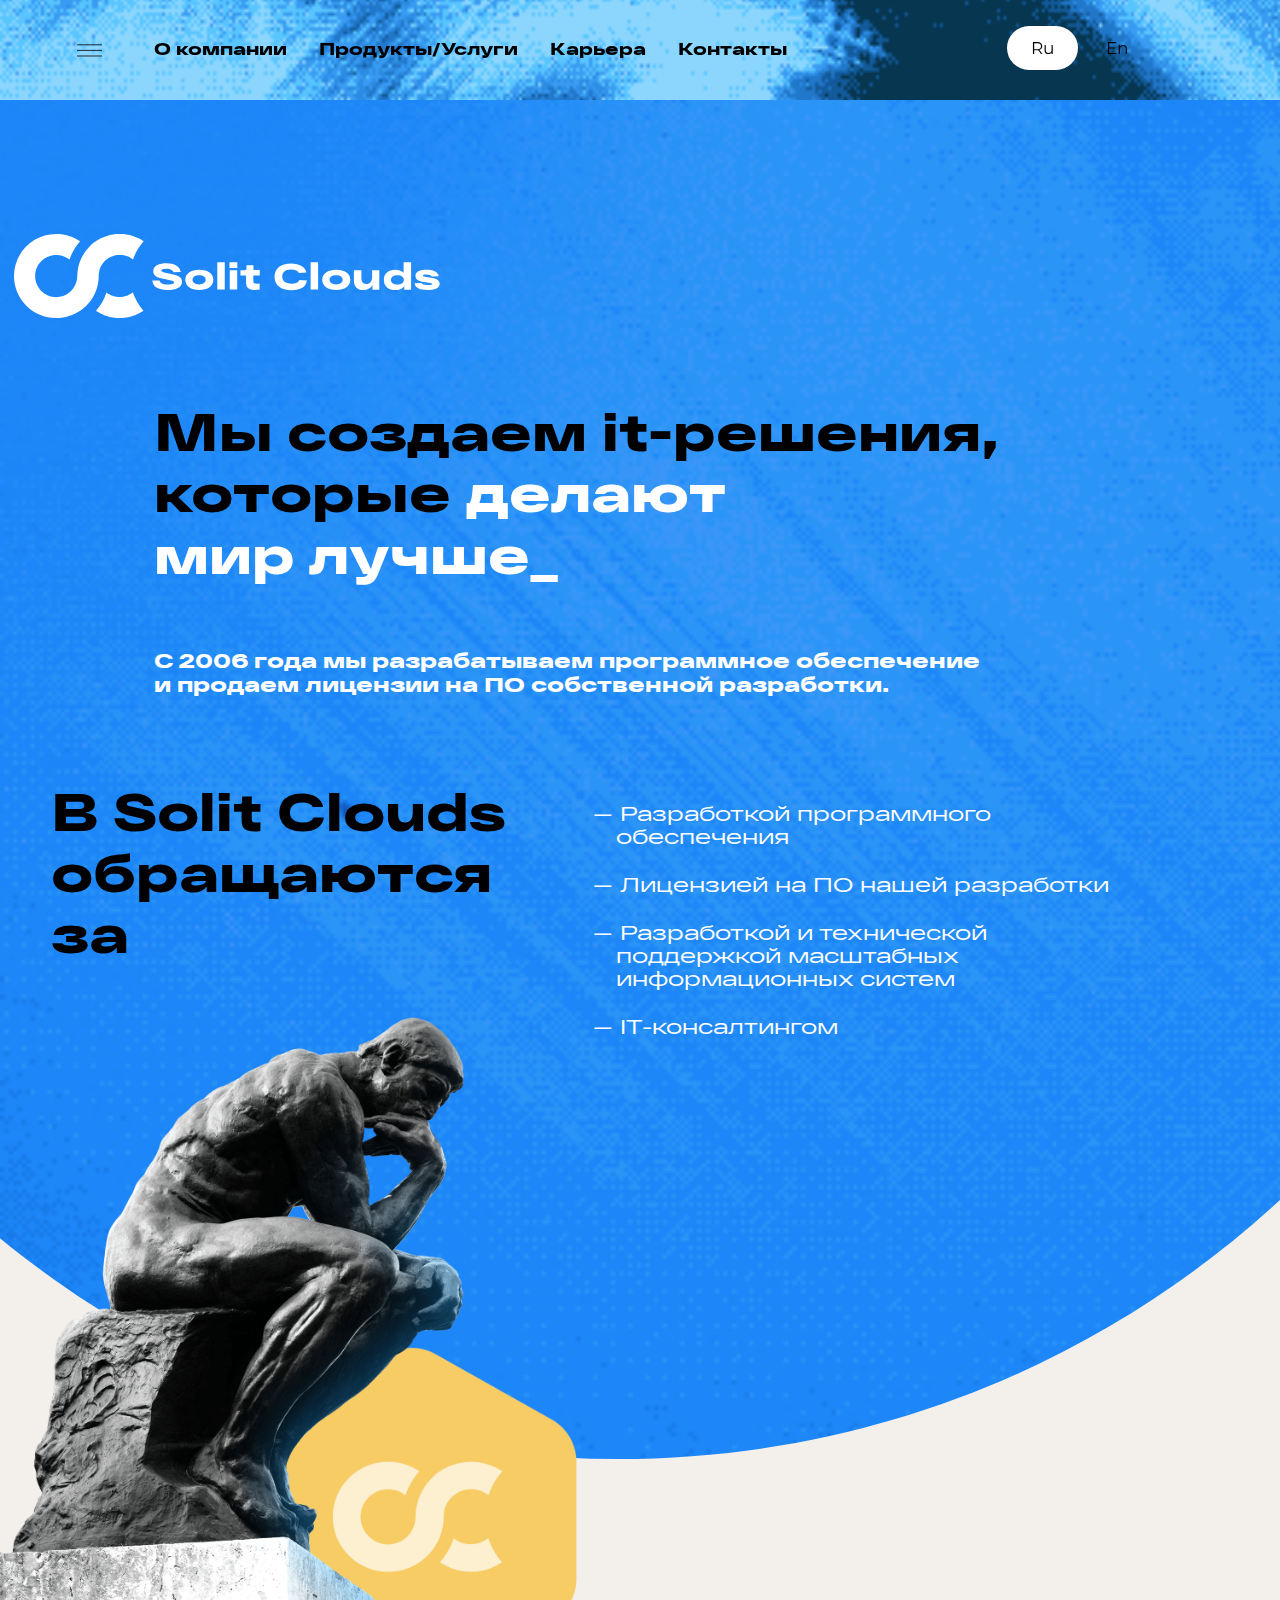
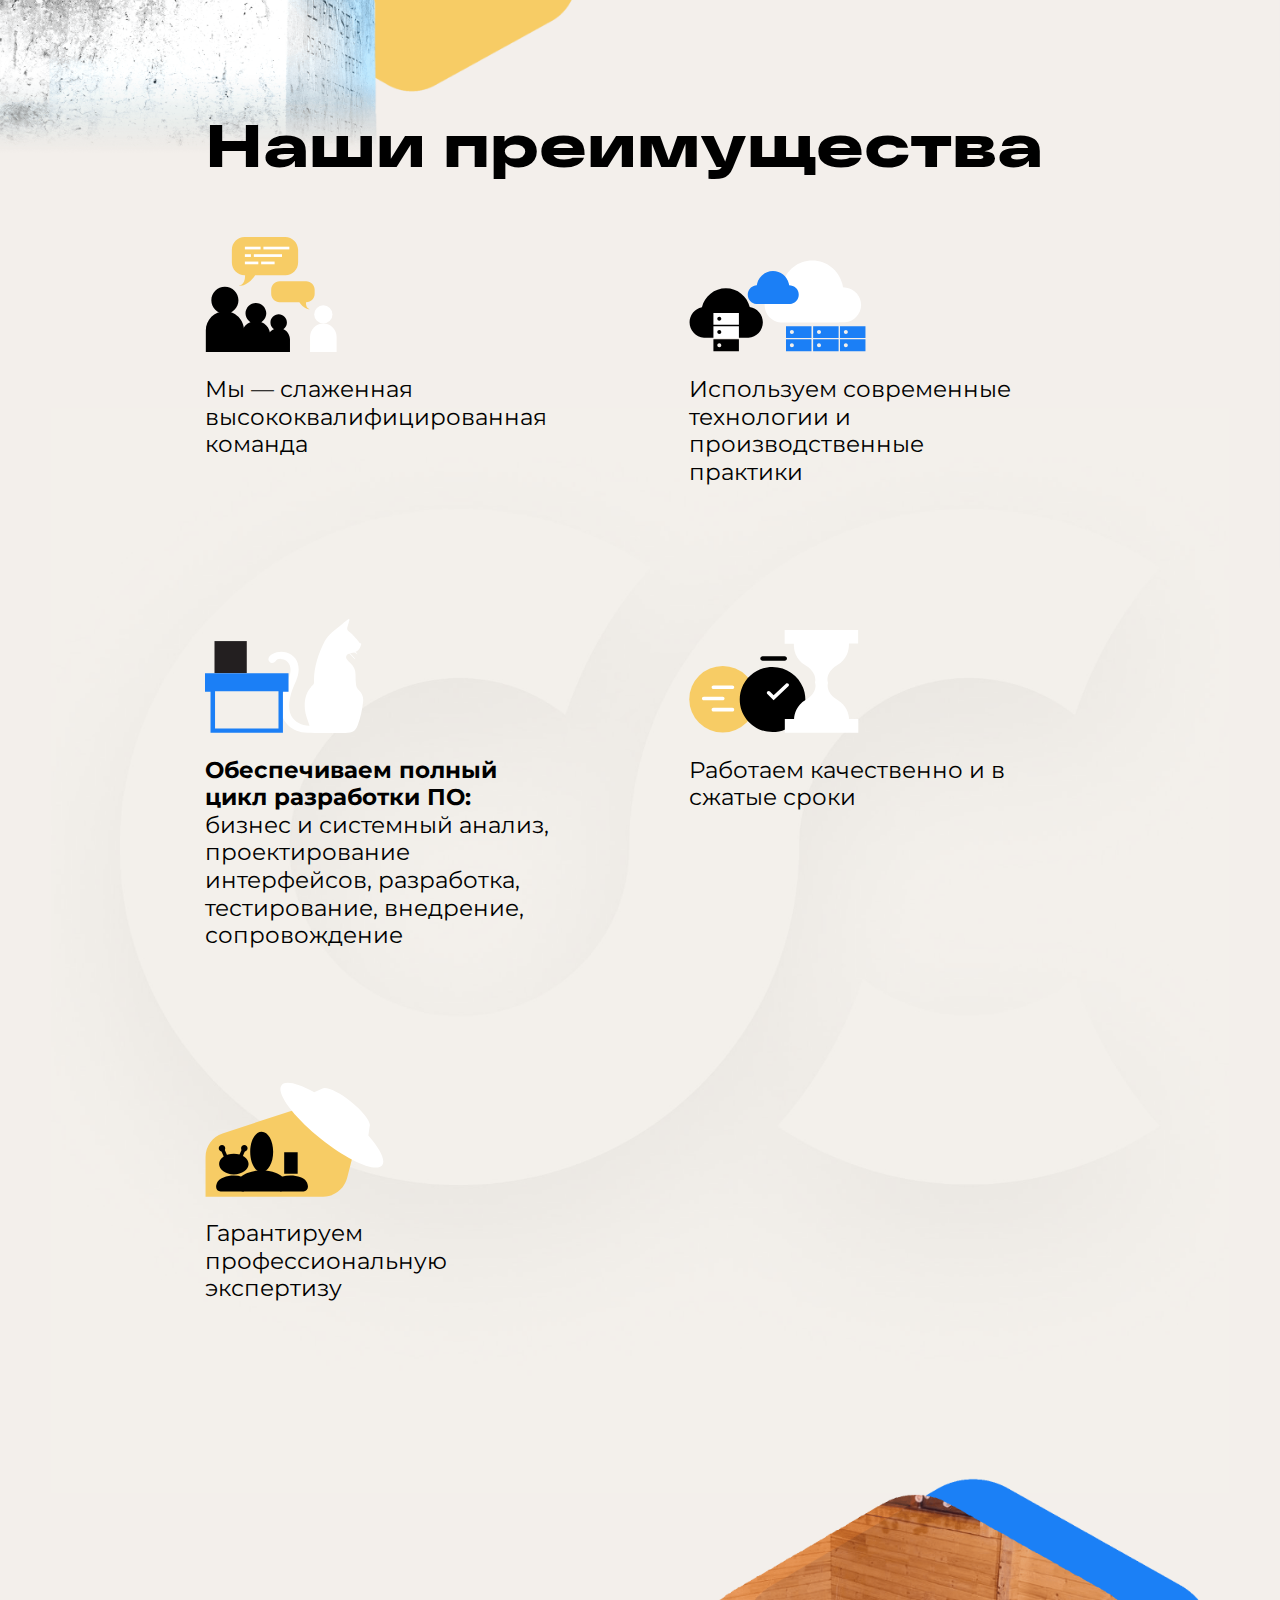
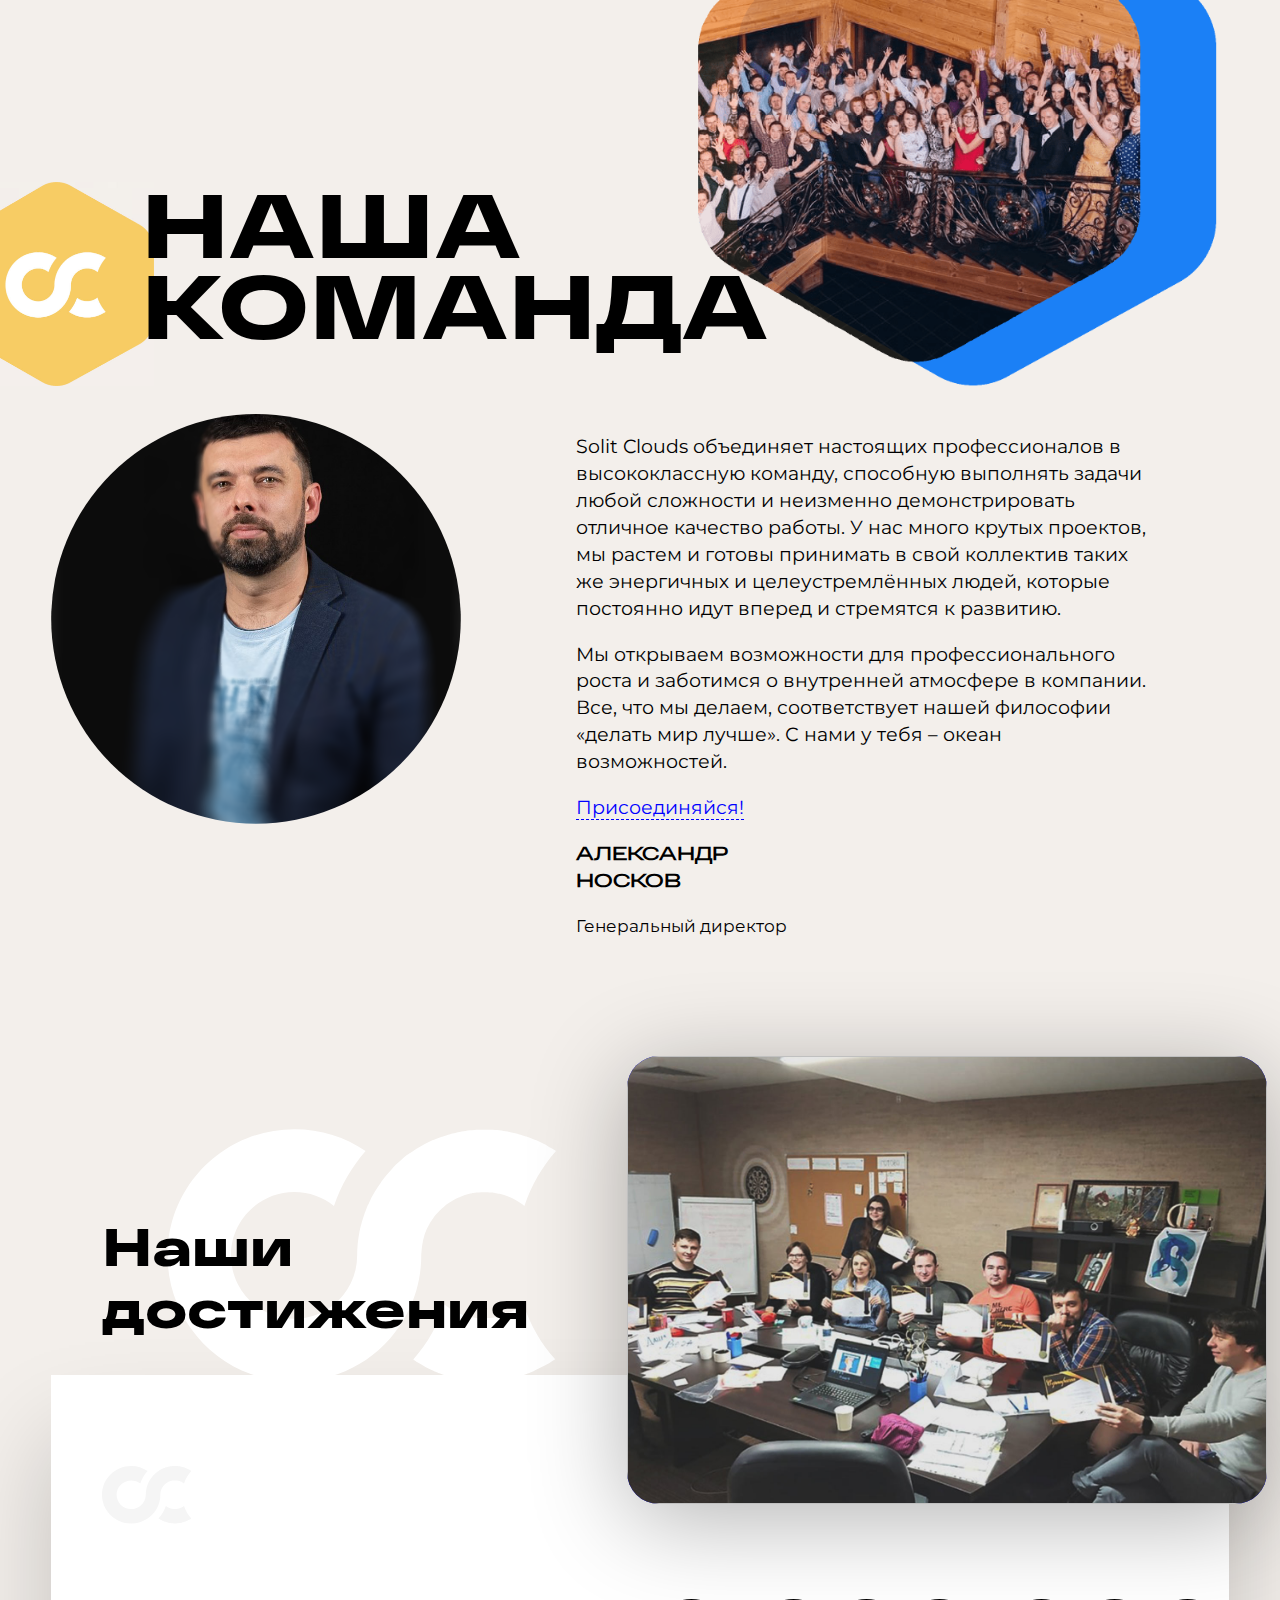
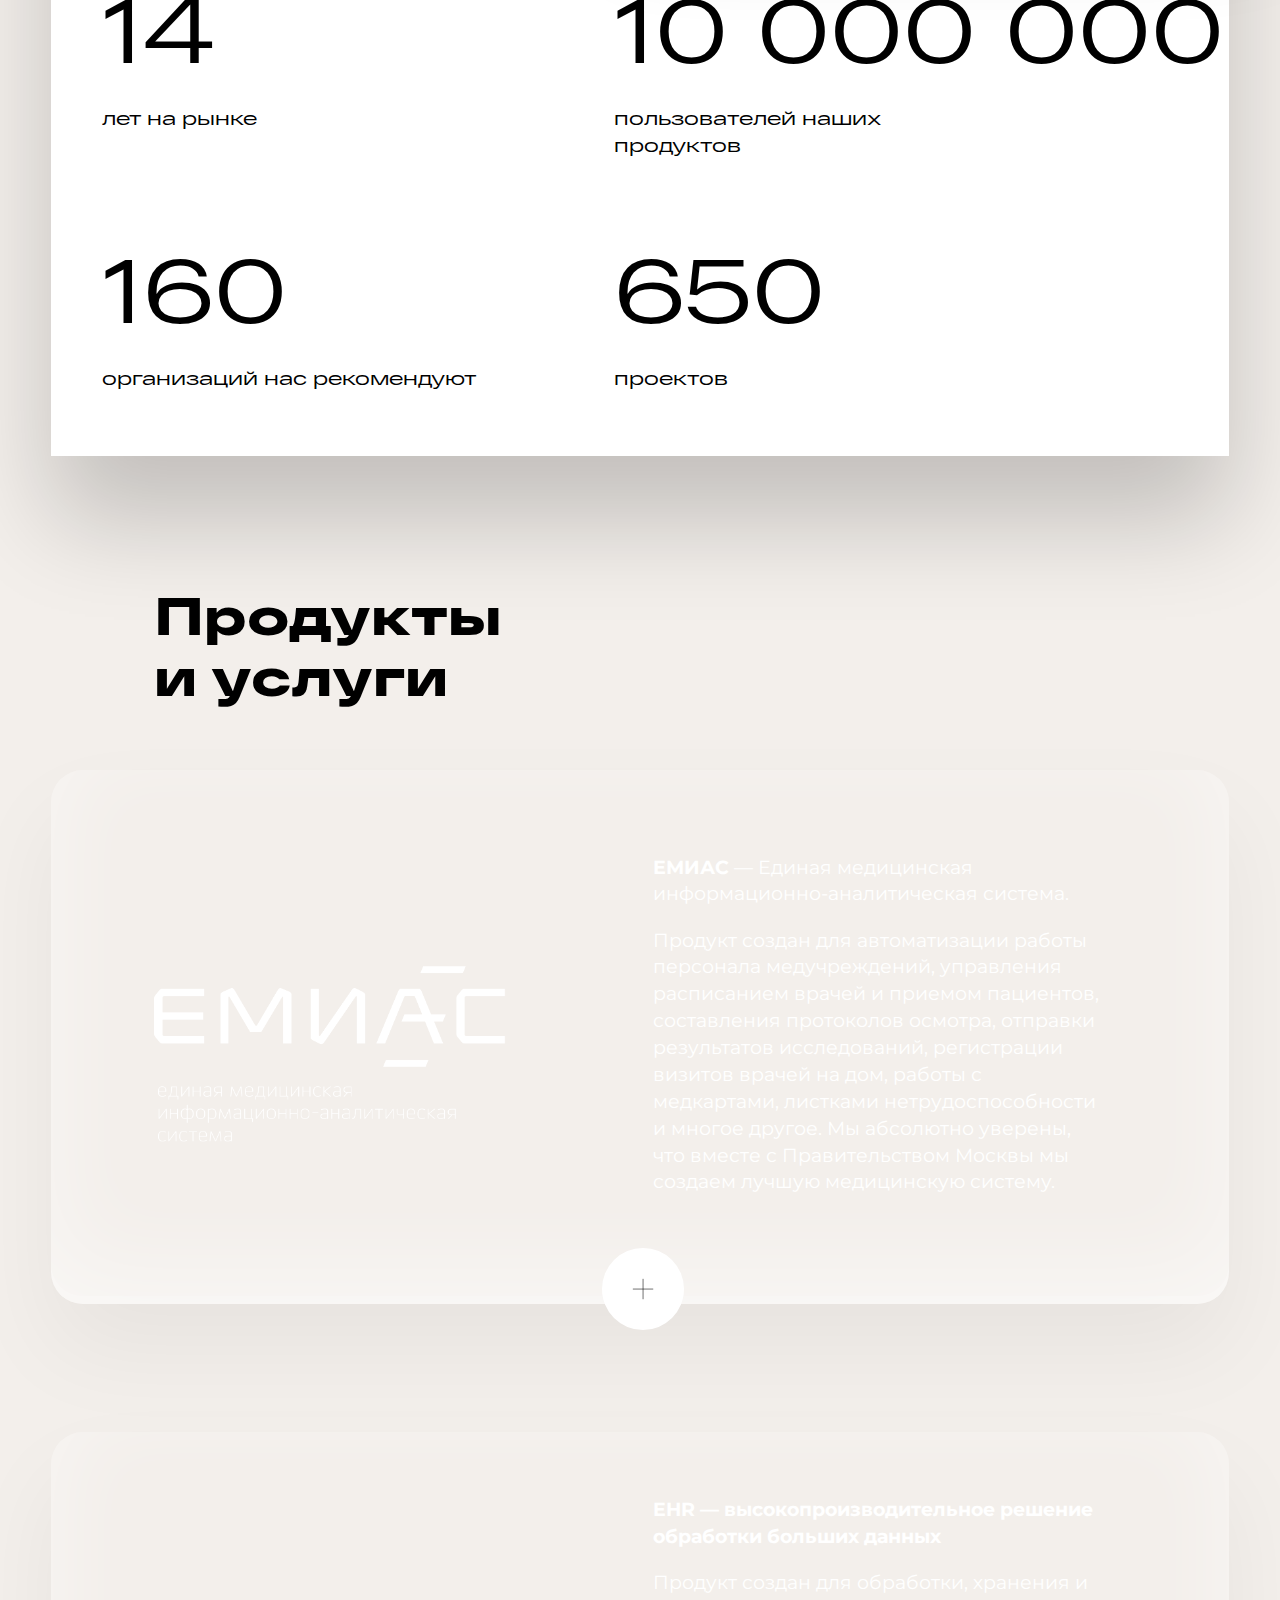
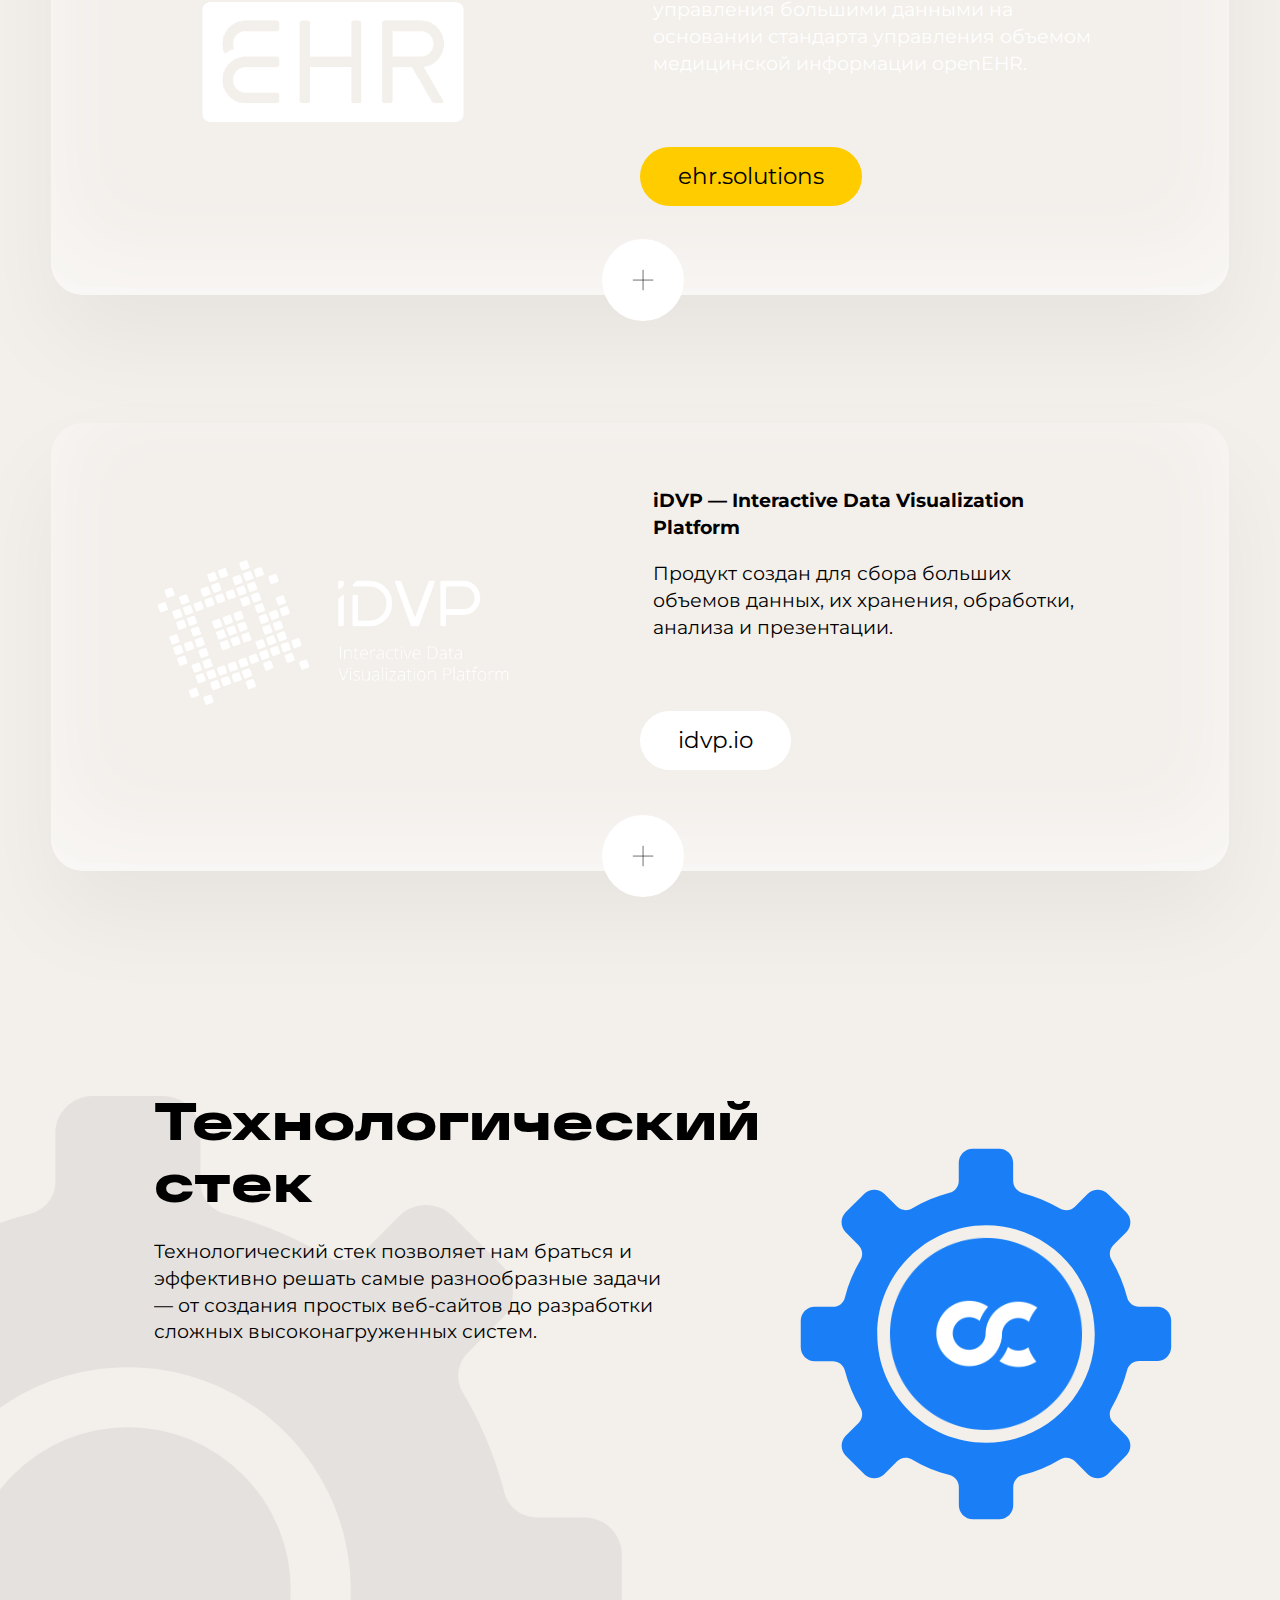
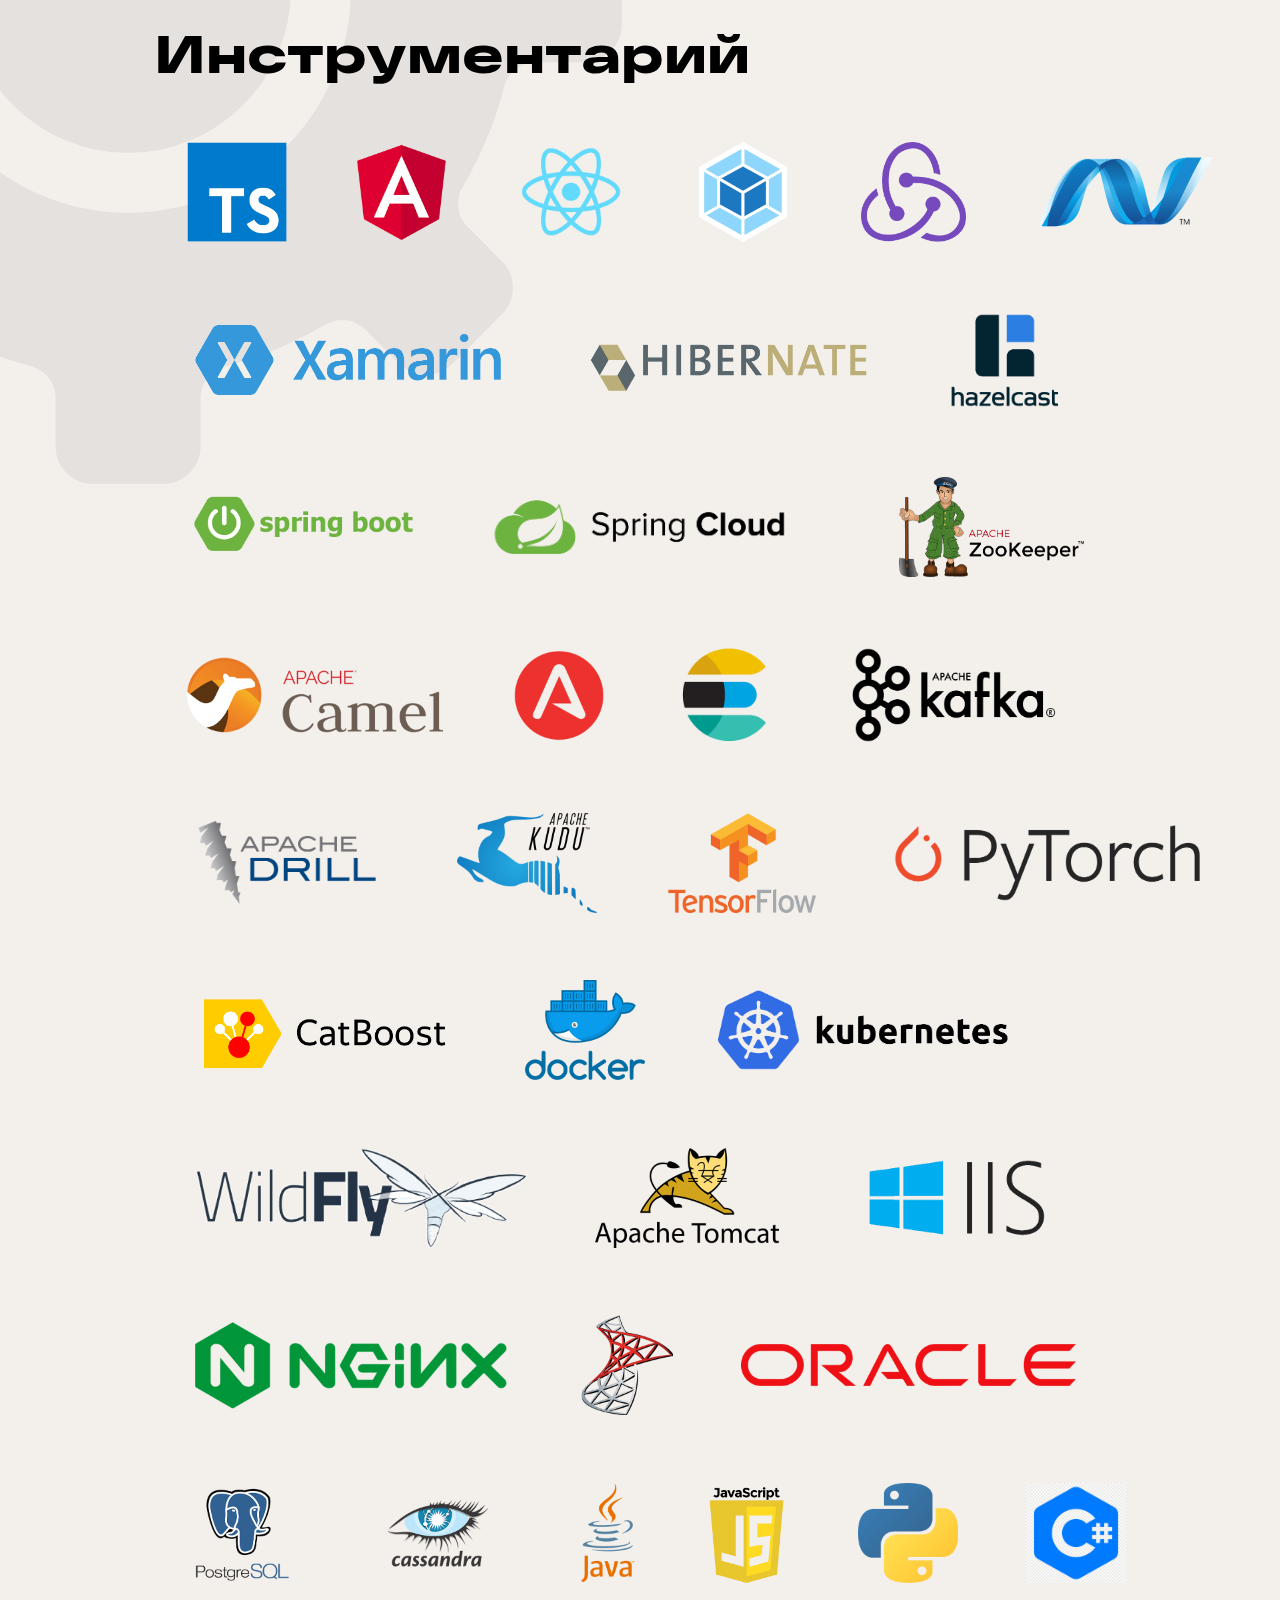
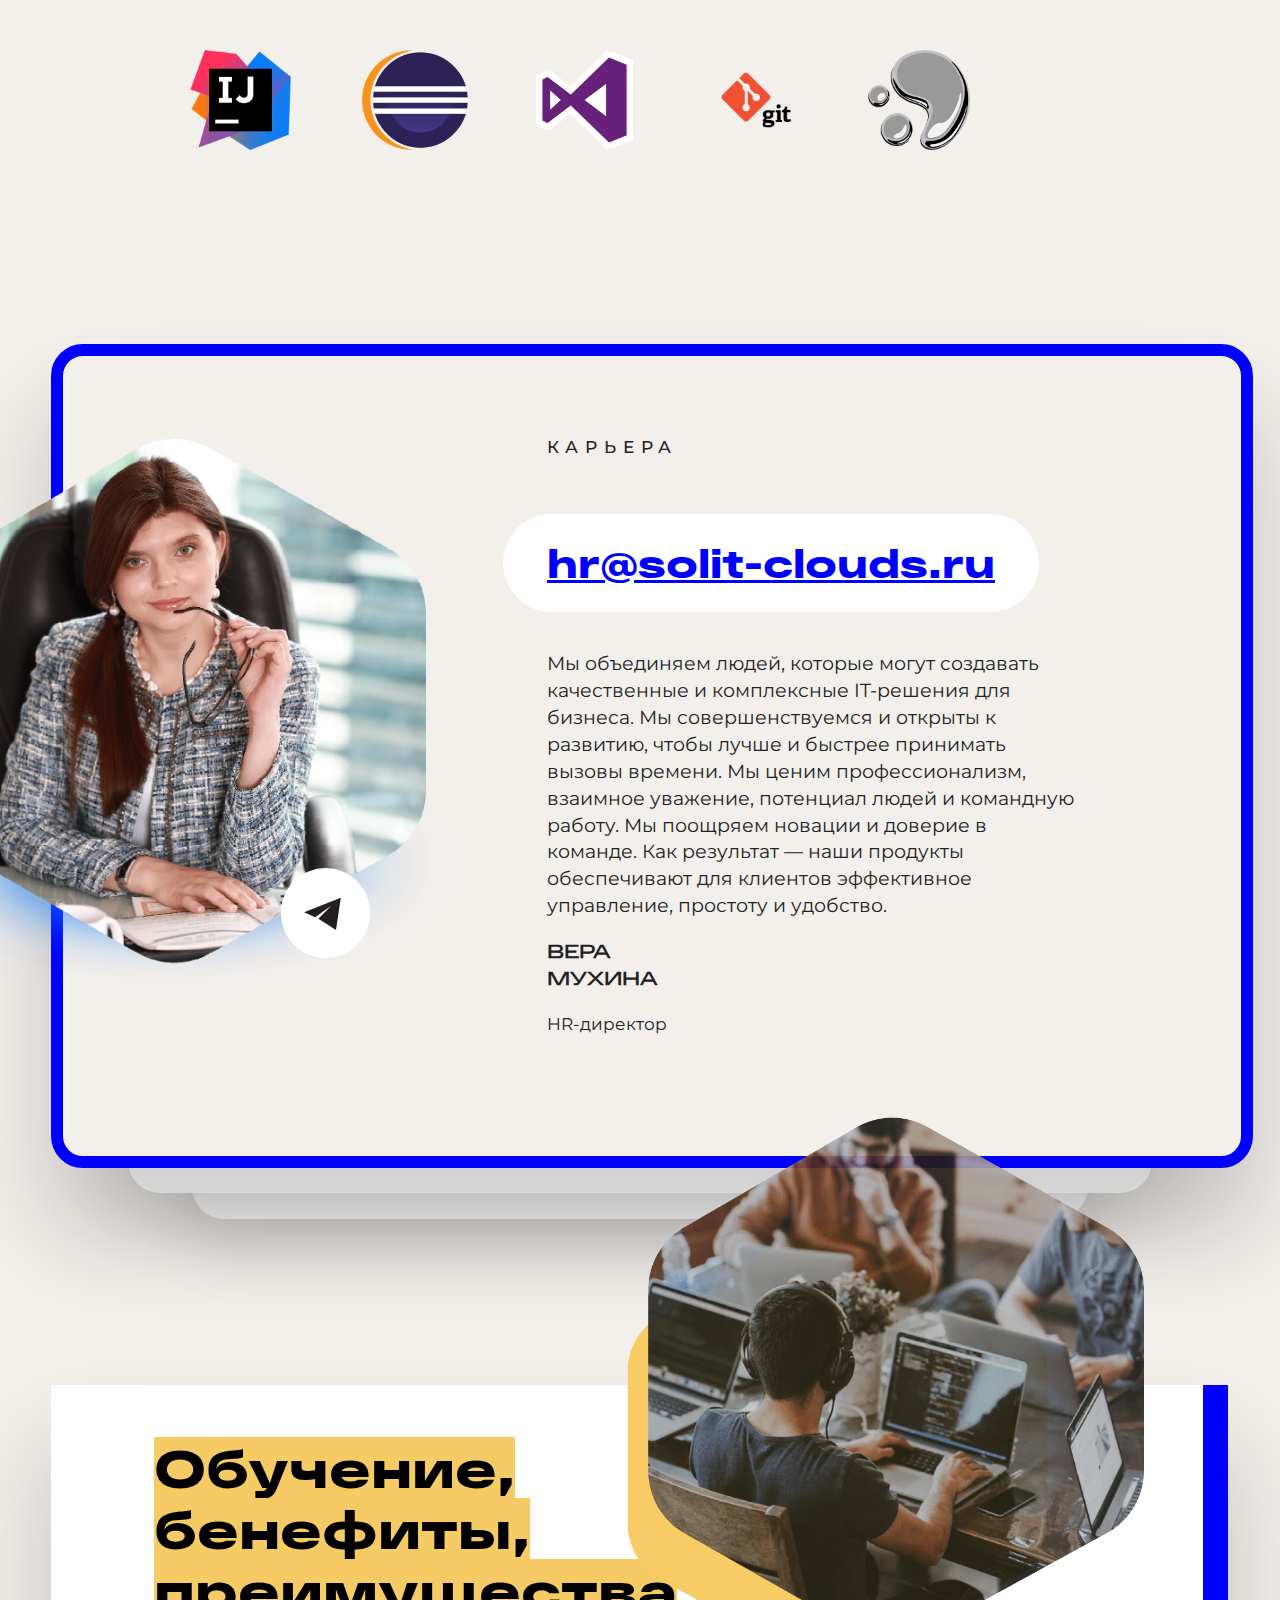
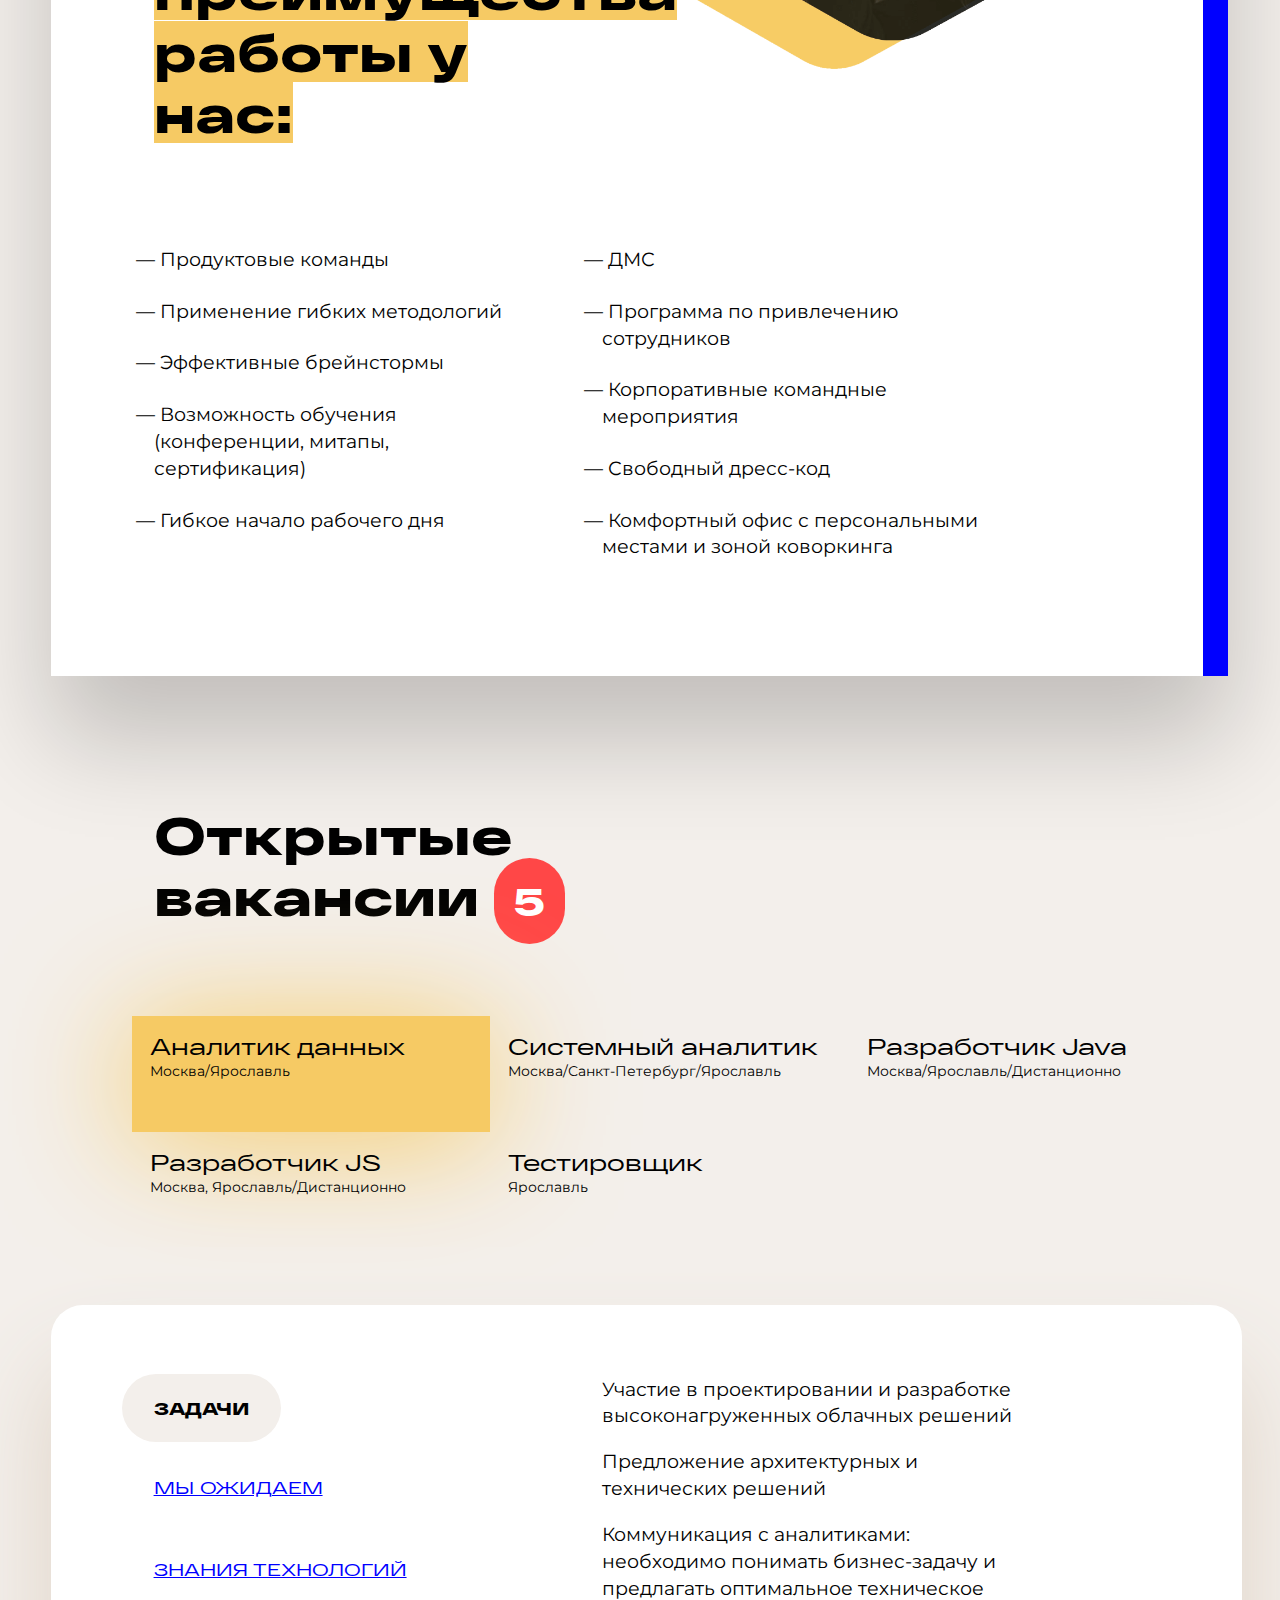
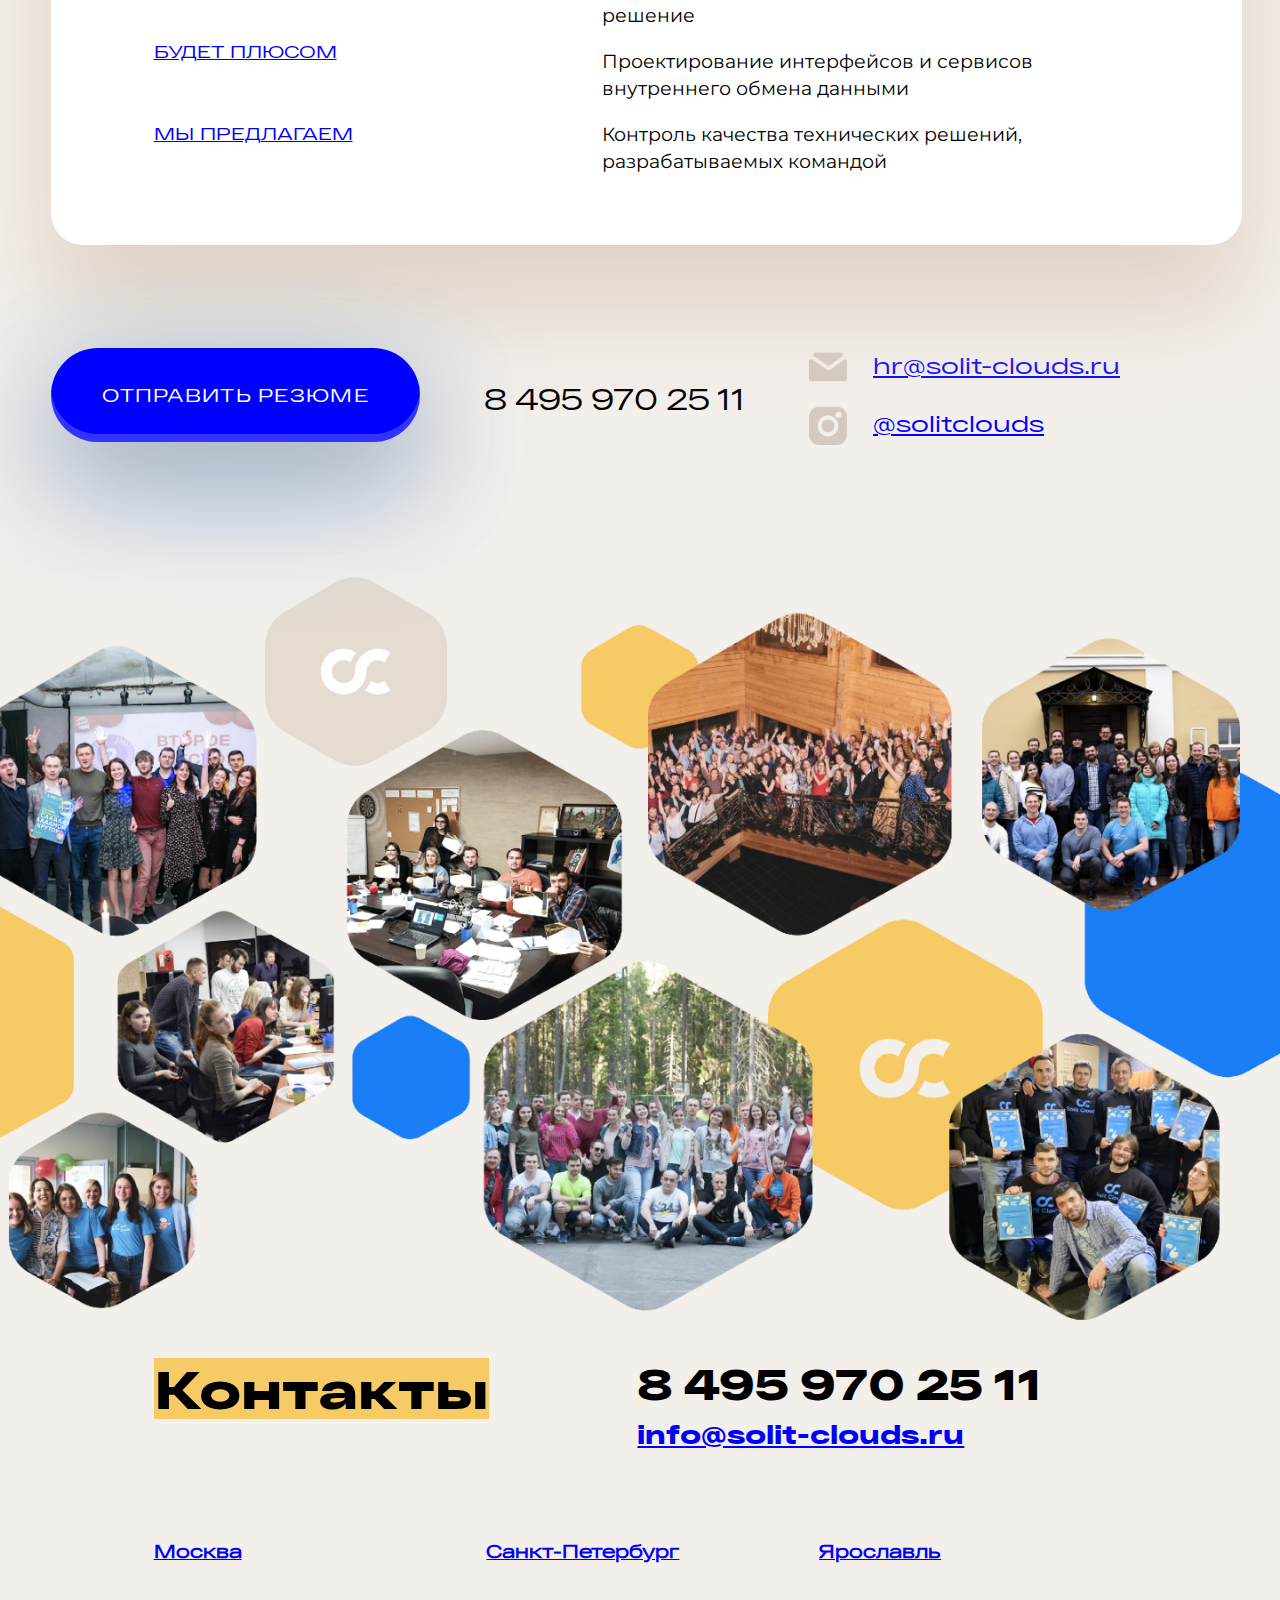
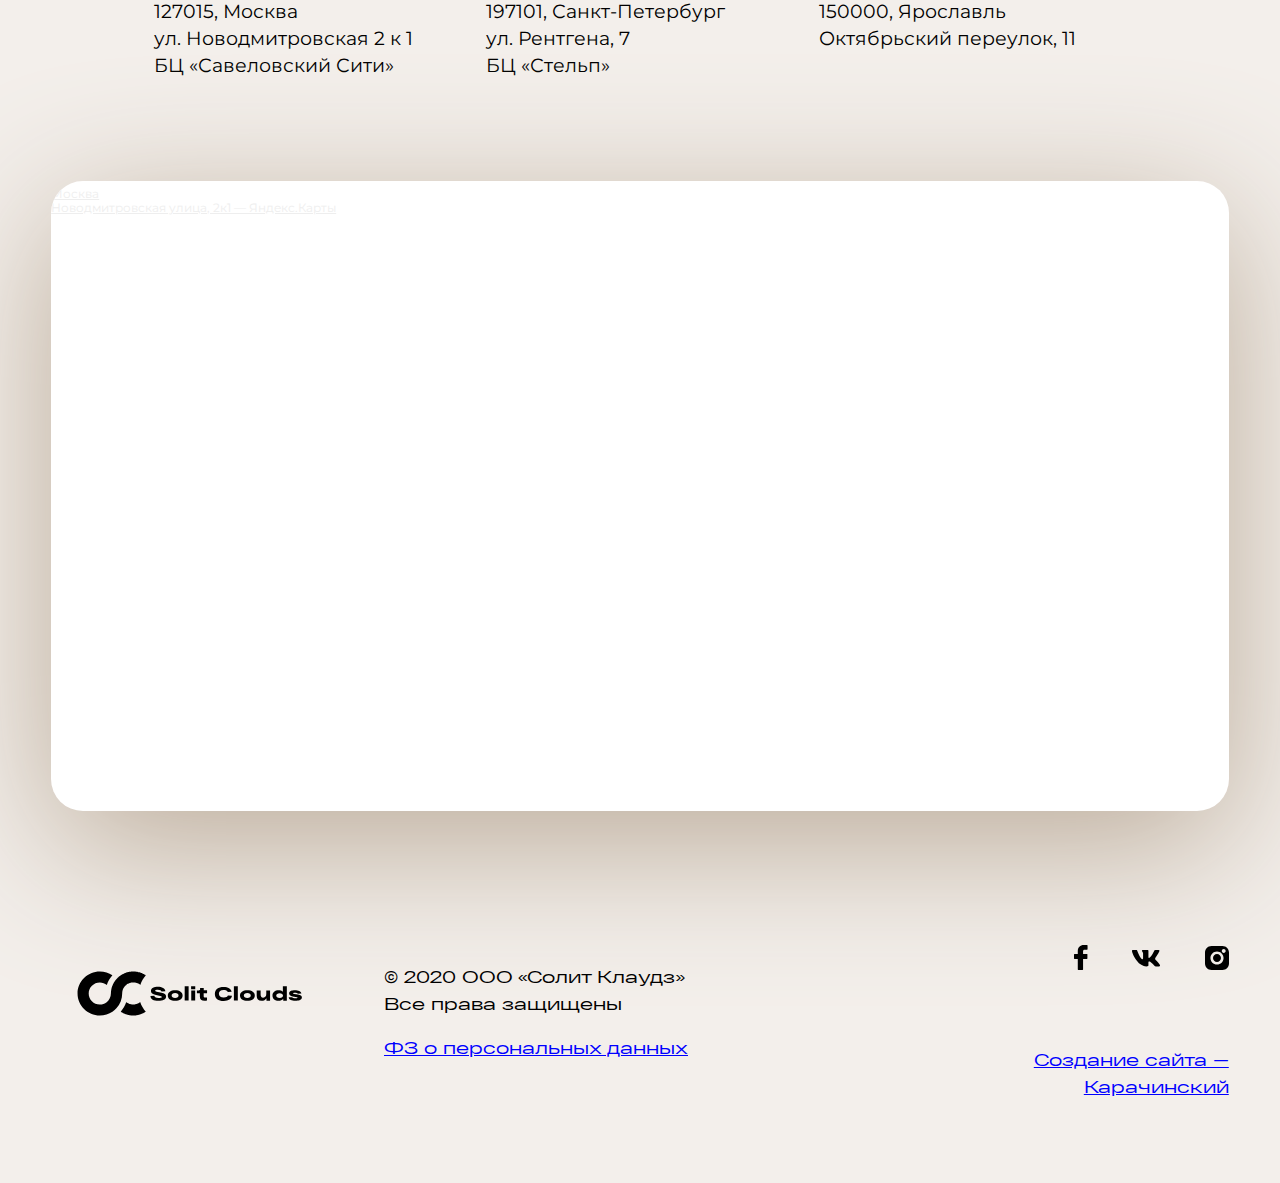
==== frontend/src/index.html @ b3a9b660 "1. Конфигурация для разворачивания 2. Верстка сайта" ====
<!DOCTYPE html PUBLIC "-//W3C//DTD XHTML 1.0 Transitional//EN" "http://www.w3.org/TR/xhtml1/DTD/xhtml1-transitional.dtd">
 <html xmlns="https://www.w3.org/1999/xhtml">

 <head>
   <meta http-equiv="Content-Type" content="text/html; charset=UTF-8" />
   <title>Solit Clouds</title>
   <meta property="og:type" content="website" />
   <meta property="og:image" content="i/fb_preview.jpg" />
   <meta property="og:title" content="Solit Clouds" />
   <meta property="og:description" content="Разработка программного обеспечения" />
   <link rel="icon" type="image/png" href="i/favicon.png" />

   <link href="css/desktop.css" rel="stylesheet" type="text/css" />
   <link href="css/form.css" rel="stylesheet" type="text/css" />
   <link href="css/mobile.css" rel="stylesheet" type="text/css" />

   <meta name="description" content="Solit Clouds" />
   <meta name="keywords" content="разработка, по, программное обеспечение" />

   <meta name="theme-color" content="#1a7ff6" />

   <script src="js/jquery.min.js"></script>
   <script src="js/java.js"></script>
   <script src="js/form-contact.js"></script>
 </head>

 <body id="topOfTheWorld" onload="pageLoaded(); resize();" onresize="resize();">



   <div class="preloader">
     <svg version="1.1" id="Layer_1" xmlns="http://www.w3.org/2000/svg" xmlns:xlink="http://www.w3.org/1999/xlink" xml:space="preserve" class="preloaderLogo">
       <style type="text/css">
         .st0 {
           fill: none;
           stroke: #FFFFFF;
           stroke-width: 12;
           stroke-miterlimit: 10;
         }
       </style>
       <path clip-path="url(#logoPath)" class="st0" d="M75.66,11.59C72.71,9.64,69.18,8.5,65.38,8.5c-10.29,0-18.62,8.34-18.62,18.62s-8.34,18.62-18.62,18.62
    S9.5,37.41,9.5,27.12S17.84,8.5,28.12,8.5c4.03,0,7.76,1.28,10.8,3.45" />
       <path clip-path="url(#logoPath)" class="st0" d="M75.61,42.45c-2.32,1.14-7.31,3.3-10.24,3.3c-3.59,0-6.94-1.01-9.78-2.77" />
     </svg>
   </div>


   <div class="guides"></div>
   <div class="guides2"></div>

   <!-- Форма заказа -->

   <div class="padContact" id="padContact">
     <div class="padFields">
       <div class="frm-container">
         <div class="frm-item">
           <div class="frm-label">
             Имя и фамилия
           </div>
           <div class="frm-input">
             <input type="text" id="formClientName">
           </div>
         </div>
         <div class="frm-item">
           <div class="frm-label">
             Телефон или Телеграм
           </div>
           <div class="frm-input">
             <input type="text" id="formClientEmail" onkeyup="CheckEmail();" onChange="CheckEmail();">
           </div>
         </div>
         <div class="frm-item">
           <div class="frm-label">
             Позиция
           </div>
           <div class="frm-input">
             <input type="text" id="formServiceType">
           </div>
         </div>
         <div class="frm-item">
           <div class="frm-label">
             Сопроводительное письмо
           </div>
           <textarea id="formComment"></textarea>
         </div>
         <div class="frm-item" style="margin-top: 28px">
           <div class="frm-upload-button" onclick="">
             <img src="i/upload.svg" class="frm-upload-img">Прикрепить&nbsp;резюме
           </div>
         </div>
         <div class="frm-item" style="margin-top: 28px">
           <div class="frm-send-button" id="frm-sim-send" onclick="SendSIMRequest()">
             Отправить
           </div>
         </div>
       </div>
       <div class="close">
         <img id="btnClose" src="i/close_black.png" width="100%" onclick="padContactHide();" />
       </div>
     </div>
   </div>
   <!-- Конец формы заказа -->



   <div class="sky-video"></div>
   <div class="bgBlue">
     <!--  <img src="i/circle_blue.svg">-->
   </div>

   <div class="menuBG" onmousedown="hideMenu();"></div>

   <div class="menuGhost" onmouseover="showMenu()" onmouseout="hideMenu()"></div>

   <div class="menu" onmouseover="showMenu()" onmousedown="showMenu()">
     <svg width="100%" height="100%" viewBox="0 0 32 16" xmlns="http://www.w3.org/2000/svg">
       <path d="M0 1H32" stroke="black" />
       <path d="M0 8H32" stroke="black" />
       <path d="M0 15H32" stroke="black" />
     </svg>
   </div>


   <img src="i/logo.svg" class="logo" />

   <div class="menuGlow" onmouseout="hideMenu();"></div>

   <div class="menuTop" onmouseover="showMenu()">
     <a href="#about">О компании</a>
     <a href="#products">Продукты/Услуги</a>
     <a href="#career">Карьера</a>
     <a href="#contacts">Контакты</a>

     <div class="lang">
       <div class="lang__selected">Ru</div>
       <a href="en">En</a>
     </div>
   </div>



   <div class="container">


     <h1 class="item marginA topText fx">
       <div class="topTextOne">Мы создаем it<nobr>-решения,</nobr>
       </div>
       <div class="topTextTwo">которые <span style="color: white">делают</span></div>
       <div class="topTextThree"><span style="color: white">мир лучше<span class="blink">_</span></span></div>
     </h1>


     <div class="item marginA text-intro">
       <img src="i/number_one.svg" class="number_one">
       С 2006 года мы разрабатываем программное обеспечение и продаем лицензии на ПО собственной разработки.
     </div>

     <div class="item marginB itemHalf" id="about">
       <h1 style="color: black;">В Solit Clouds обращаются<br>за</h1>
     </div>

     <div class="item itemText brandFont" style="color: white;">
       <ul>
         <li>Разработкой программного обеспечения</li>
         <li>Лицензией на ПО нашей разработки</li>
         <li>Разработкой и технической поддержкой масштабных информационных систем</li>
         <li>IT-консалтингом</li>
       </ul>
     </div>

     <div class="item marginB itemHalf decor__line"></div>


     <img src="i/bg_mask_circle.svg" class="bg__mask_circle">

     <img src="i/logo_blue.svg" class="logoPixel">

     <img src="i/thinker_2.png" class="decor__sculpture" id="decor__sculpture">
   </div>



   <div class="container">

     <div class="pad padSupremes">

       <div class="item marginA">
         <img src="i/number_two.svg" class="number_two">
         <h1>Наши преимущества</h1>
       </div>

       <div class="item itemHalf marginA">
         <img src="i/icon_team.svg" class="icon">
         <p>Мы — слаженная высококвалифицированная команда
         </p>
       </div>

       <div class="item itemHalf paddingBottom">
         <img src="i/icon_cloud.svg" class="icon">
         <p>Используем современные технологии и производственные практики
         </p>
       </div>

       <div class="item itemHalf paddingBottom marginA">
         <img src="i/icon_box.svg" class="icon">
         <p><b>Обеспечиваем полный цикл разработки ПО:</b> бизнес и системный анализ, проектирование интерфейсов, разработка, тестирование, внедрение, сопровождение
         </p>
       </div>

       <div class="item itemHalf">
         <img src="i/icon_timer.svg" class="icon">
         <p>Работаем качественно и в сжатые сроки
         </p>
       </div>

       <div class="item itemHalf paddingBottom marginA">
         <img src="i/icon_pro.svg" class="icon">
         <p>Гарантируем профессиональную экспертизу
         </p>
       </div>

       <div class="photoTeam parallax">
         <img src="i/team.png" class="photoHex">
       </div>

     </div>

     <img src="i/logoyellow.jpg" class="logoYellow">
     <h1 class="hTeam">НАША<br>КОМАНДА</h1>

     <div class="item marginB itemHalf">

       <img src="i/ceo_2.png" class="photoCEO">

     </div>

     <div class="item itemText">
       <p>Solit Clouds объединяет настоящих профессионалов в высококлассную команду, способную выполнять задачи любой сложности и неизменно демонстрировать отличное качество работы. У нас много крутых проектов, мы растем и готовы принимать в свой
         коллектив таких же энергичных и целеустремлённых людей, которые постоянно идут вперед и стремятся к развитию.
       </p>
       <p>
         Мы открываем возможности для профессионального роста и заботимся о внутренней атмосфере в компании. Все, что мы делаем,
         соответствует нашей философии «делать мир лучше». С нами у тебя – океан возможностей.
       </p>
       <p><a href="#" onclick="padContactShow()" class="joinLink">Присоединяйся!</a></p>
       <p>
       <p class="personName">Александр<br>Носков</p>
       <small>Генеральный директор</small>
     </div>


     <div class="pad padAchievements">
       <div class="marginB">

         <img src="i/number_four.svg" class="number_four">
         <h1 style="margin: -13vw 0 15vw 0;" class="hCategory">Наши<br>достижения</h1>

         <div class="arrows">
           <img src="i/arrow.png" class="arrow arrowLeft">
           <img src="i/arrow.png" class="arrow">

         </div>
         <img class="photoOffice">


         <img src="i/logo_grey_notext.svg" class="logoGreyNotext">



         <div class="achBlock">
           <div class="achNumbers">14</div>
           <div class="achText">лет на рынке</div>
         </div>

         <div class="achBlock">
           <div class="achNumbers">10 000 000</div>
           <div class="achText">пользователей наших продуктов</div>
         </div>

         <div class="achBlock">
           <div class="achNumbers">160</div>
           <div class="achText">организаций нас рекомендуют</div>
         </div>

         <div class="achBlock">
           <div class="achNumbers">650</div>
           <div class="achText">проектов</div>
         </div>

       </div>
     </div>

     <h1 class="marginA hCategory marginMobile" id="products">Продукты<br>и услуги</h1>

     <div class="pad padProducts marginB">



       <!--<svg class="decorProducts" viewBox="0 0 312 84" fill="none" xmlns="http://www.w3.org/2000/svg">
          <circle cx="39.5" cy="39.5" r="27.5" stroke-width="24" />
          <rect x="126.111" y="12" width="55" height="55" stroke-width="24" />
          <path d="M237 74.6112L302.833 8.77783" stroke-width="24" />
          <path d="M302.833 74.6111L237 8.77775" stroke-width="24" />
        </svg>-->


       <div class="product" style="background-color: var(--colorMain); background: url('src/i/bg_2c.gif');
        background-size: cover; box-shadow: 0 64px 96px #1884F2, inset 0 -32px 64px rgba(255,255,255,0.5);">
         <img src="i/logo_emias.png" class="productImage">
         <div class="productText">
           <p><b>ЕМИАС</b> — Единая медицинская информационно-аналитическая система.</p>
           <p>Продукт создан для автоматизации работы персонала медучреждений, управления расписанием врачей и приемом пациентов, составления протоколов осмотра, отправки результатов исследований, регистрации визитов врачей на дом, работы с
             медкартами,
             листками нетрудоспособности и многое другое. Мы абсолютно уверены, что вместе с Правительством Москвы мы создаем лучшую медицинскую систему.</p>
         </div>
         <div class="productExtra">
           <p>
           <h2>Продукты</h2>
           </p>
           <p><b>Для медицинского персонала</b></p>
           <p>Врач — создан для автоматизации работы врачей: все данные, полученные на приеме, а также протокол осмотра и назначения, сохраняются в электронной медицинской карте, к которой у пациента есть доступ через портал Mos.ru;
           </p>
           <p>Расшифровка — создан для автоматизации работы с данными инструментальной диагностики. С нашей программой уже работают все государственные поликлиники при создании протоколов инструментальных исследований;
           </p>
           <p>Регистр.АПЦ — всего за три недели мы создали систему, способную охватить весь поток ковидных больных в Москве: в ней фиксируются новые случаи коронавирусной инфекции, носители которой распределяются для регистрации и поддержки по
             медучреждениям столицы, ведется учет их состояния, и в случае необходимости направляется сигнал для вызова врача на дом.</p>

           <p><b>Для немедицинского персонала</b></p>

           <p>Регистратура — создан для автоматизации услуг консультационного характера немедицинского персонала: фиксирует данные по расписанию врачей, кабинетов, а также позволяет составлять маршрутизацию пациента;
             Организационно-методический отдел — создан для автоматизации работы всего медучреждения: здесь фиксируются данные по расписанию медперсонала, закрепляются участковые врачи за своими участками, вносятся данные по рабочим сменам и
             отпускам — вся информация, лежащая в основе сложной и многоуровневой структуры, которой является поликлиника;
             Конструктор шаблонов пакетов — создан для оптимизации работы врача: здесь настраиваются шаблоны пакетных назначений, исследований и процедур;
             Картохранилище — создан для работы с бумажными картами, которыми еще продолжают пользоваться в медучреждениях. Благодаря нашей системе в Москве на 80% сократилась потеря медицинских карт: любое движение документа фиксируется, ведется
             учет лиц и времени использования карты.
           </p>

           <p>Организационно-методический отдел — создан для автоматизации работы всего медучреждения: здесь фиксируются данные по расписанию медперсонала, закрепляются участковые врачи за своими участками, вносятся данные по рабочим сменам и
             отпускам — вся информация, лежащая в основе сложной и многоуровневой структуры, которой является поликлиника;
           </p>
           <p>Конструктор шаблонов пакетов — создан для оптимизации работы врача: здесь настраиваются шаблоны пакетных назначений, исследований и процедур;
           </p>
           <p>Картохранилище — создан для работы с бумажными картами, которыми еще продолжают пользоваться в медучреждениях. Благодаря нашей системе в Москве на 80% сократилась потеря медицинских карт: любое движение документа фиксируется, ведется
             учет лиц и времени использования карты.

           <p><b>Для пациентов</b></p>
           <p>Инфомат — создан для установленных в медучреждениях аппаратов самозаписи пациентов на прием к врачу, а также выдачи талонов посещения. Ежедневно наш продукт используют до 120 000 в день и 3 500 000 запросов в месяц на идентификацию
             пациентов.
           </p>

           <p><b>Для реализации бизнес-логики</b></p>
           <p>ЕМИАС.Уведомления — создан для отправки уведомлений пациентам, зарегистрированных в системе: через нее ежегодно проходит больше миллиона уведомлений о лабораторных и инструментальных исследованиях и более 1,5 миллионов писем.
           </p>
         </div>
         <img src="i/plus.png" class="arrowProducts">
       </div>

       <div class="product" style="background-color: var(--colorMain); background: url('src/i/bg_ehr_minimized.gif');
        background-size: cover; box-shadow: 0 64px 96px #6d3fa2, inset 0 -32px 64px rgba(255,255,255,0.5);">
         <img src="i/logo_ehr.png" class="productImage">
         <div class="productText">
           <b>EHR — высокопроизводительное решение обработки больших данных</b>
           <p>Продукт создан для обработки, хранения и управления большими данными на основании стандарта управления объемом медицинской информации openEHR.
           </p>
           <a href="https://ehr.solutions" class="product__link" style="background-color: #fc0; color: black;">ehr.solutions</a>
         </div>
         <div class="productExtra">
           <p></p>
           <p><b>EHR DB</b> — система хранения и управления данными в формате openEHR, которую планируется внедрить во всех стационарах Москвы.</p>
           <p><b>EHR Forms</b> — гибкий инструмент для быстрого создания пользовательских приложений, визуальный редактор форм (WISYWIG). Позволяет в 10 раз быстрее создавать интерфейс из различных визуальных компонентов для формирования openEHR
             документов.
           </p>
         </div>
         <img src="i/plus.png" class="arrowProducts">
       </div>



       <div class="product" style="background-color: #FFD747; background: url('src/i/bg_idvp.gif');
        background-size: cover;box-shadow: 0 64px 96px #ffa200, inset 0 -32px 64px rgba(255,255,255,0.5); color: black;">
         <img src="i/logo_idvp.png" class="productImage">
         <div class="productText">
           <b>iDVP — Interactive Data Visualization Platform</b>
           <p>
             Продукт создан для сбора больших объемов данных, их хранения, обработки, анализа и презентации.
           </p>


           <a href="https://idvp/io" class="product__link" style="background-color: white; color: black;">idvp.io</a>
         </div>
         <div class="productExtra">
           <p><b>Data</b> — система для хранения и обработки данных, позволяет работать с любыми известными носителями и источниками информации, которую сводит в один общий отчет. Продукт обеспечивает насыщение данными всех потребителей как внутри
             экосистемы, так и вне ее.
           </p>
           <p> <b>Analitycs</b> — интерактивные дашборды для обработки, исследования и визуализации данных, собранных с помощью iDVP.Data.
           <p> <b>3D</b> — система для создания трехмерной интерактивной инфографики, визуализации данных с применением геймификации и мультиплатформенной среды.
           </p>
         </div>
         <img src="i/plus.png" class="arrowProducts">
       </div>

     </div>


     <div class="item itemHalf padTech marginA">
       <h1 class="hCategory">Технологический<br>стек</h1>
       <p>Технологический стек позволяет нам браться и эффективно решать самые разнообразные задачи — от создания простых веб-сайтов до разработки сложных высоконагруженных систем.</p>
       </p>
       <img src='i/settings_blue.svg' class="decorRight">
       <img src='i/logo_circle.png' class="logoCircle">

     </div>


     <img src='i/settings_fill.svg' class="decorBigMechanism">


     <div class="item marginA instruments">
       <h1 class="hCategory">Инструментарий</h1>

       <img src="i/logos/1.png">
       <img src="i/logos/2.png">
       <img src="i/logos/3.png">
       <img src="i/logos/4.png">
       <img src="i/logos/5.png">
       <img src="i/logos/6.png">
       <img src="i/logos/7.png">
       <img src="i/logos/8.png">
       <img src="i/logos/9.png">
       <img src="i/logos/10.png">

       <img src="i/logos/11.png">
       <img src="i/logos/12.png">
       <img src="i/logos/13.png">
       <img src="i/logos/14.png">
       <img src="i/logos/15.png">
       <img src="i/logos/16.png">
       <img src="i/logos/17.png">
       <img src="i/logos/18.png">
       <img src="i/logos/19.png">
       <img src="i/logos/20.png">

       <img src="i/logos/21.png">
       <img src="i/logos/22.png">
       <img src="i/logos/23.png">
       <img src="i/logos/24.png">
       <img src="i/logos/25.png">
       <img src="i/logos/26.png">
       <img src="i/logos/27.png">
       <img src="i/logos/28.png">
       <img src="i/logos/29.png">
       <img src="i/logos/30.png">

       <img src="i/logos/31.png">
       <img src="i/logos/32.png">
       <img src="i/logos/33.png">
       <img src="i/logos/34.png">
       <img src="i/logos/35.png">
       <img src="i/logos/36.png">
       <img src="i/logos/37.png">
       <img src="i/logos/38.png">
       <img src="i/logos/39.png">
       <img src="i/logos/40.png">

     </div>

     <!--  <div class="padLogos">

        <img src="i/tech.jpg" class="logosLine" id="logosLine">
      </div>-->

     <div class="pad padHR">
       <div class="item itemHalf">
         <div class="photoHR">
           <img src="i/hr.png" class="photoHex">
         </div>
         <div class="hrBTN"><img src="i/hr_telegram.svg" width="100%"></div>
       </div>

       <div class="item itemText" id="career">
         <h3 style="text-transform: uppercase; letter-spacing: 0.4em;">Карьера</h3>
         <a href="mailto:hr@solit-clouds.ru">
           <h1 class="linkHR">
             <nobr>hr@solit-clouds.ru</nobr>
           </h1>
         </a>
         <p style="display: block; clear: both;">
           Мы объединяем людей, которые могут создавать качественные и комплексные IT-решения для бизнеса. Мы совершенствуемся и открыты к развитию, чтобы лучше и быстрее принимать вызовы времени. Мы ценим профессионализм, взаимное уважение,
           потенциал людей и командную работу. Мы поощряем новации и доверие в команде. Как результат — наши продукты обеспечивают для клиентов эффективное управление, простоту и удобство.

         </p>
         <p class="personName">Вера<br>Мухина</p>
         <small>HR-директор</small>
       </div>

     </div>
     <div class="padHRbottomDecor2"></div>
     <div class="padHRbottomDecor"></div>

     <div class="pad padStudy">
       <div class="item itemHalf marginB">
         <h1 class="hCategory bgColor">Обучение,<br> бенефиты,<br> преимущества работы у нас:
           <br>
         </h1>


       </div>

       <img src="i/study.png" class="photoHex photoStudy">

       <div class="item marginB">
         <div class="item itemHalf">
           <ul>
             <li>Продуктовые команды</li>
             <li>Применение гибких методологий</li>
             <li>Эффективные брейнстормы</li>
             <li>Возможность обучения (конференции, митапы, сертификация)</li>
             <li>Гибкое начало рабочего дня</li>

           </ul>
         </div>
         <div class="item itemHalf">

           <ul>
             <li>ДМС</li>
             <li>Программа по привлечению сотрудников</li>
             <li>Корпоративные командные мероприятия</li>
             <li>Свободный дресс-код</li>
             <li>Комфортный офис с персональными местами и зоной коворкинга</li>

           </ul>
         </div>
       </div>

     </div>

     <div class="item itemHalf marginA">
       <h1 class="hCategory">Открытые<br>вакансии <span class="notify">5</span></h1>
     </div>

     <div class="pad item padVacancyMenu">


       <a href="#vacancyDescr" class="vacancySelected">Аналитик данных<br><small>Москва/Ярославль</small></a>
       <a href="#vacancyDescr">Системный аналитик<br><small>Москва/Санкт-Петербург/Ярославль</small></a>
       <a href="#vacancyDescr">Разработчик Java<br><small>Москва/Ярославль/Дистанционно</small></a>
       <a href="#vacancyDescr">Разработчик JS<br><small>Москва, Ярославль/Дистанционно</small></a>
       <a href="#vacancyDescr">Тестировщик<br><small>Ярославль</small></a>

     </div>

     <div class="item itemHalf vacancyDescr">
       <h3>Описание вакансии</h3>
       <p>
         Участие в проектировании и разработке высоконагруженных облачных решений
         Предложение архитектурных и технических решений
         Коммуникация с аналитиками: необходимо понимать бизнес-задачу и предлагать оптимальное техническое решение
         Проектирование интерфейсов и сервисов внутреннего обмена данными
         Контроль качества технических решений, разрабатываемых командой

       </p>
     </div>

     <div class="pad padVacancy">
       <div class="item itemHalf marginB marginKill">
         <h3 class="vacancySelectedMenu" id="vacancyDescr">Задачи</h3><br>
         <h3><a href="#">Мы ожидаем</a></h3><br>
         <h3><a href="#">Знания технологий</a></h3><br>
         <h3><a href="#">Будет плюсом</a></h3><br>
         <h3><a href="#">Мы предлагаем</a></h3>
       </div>

       <div class="item itemHalf marginKill">
         <p>Участие в проектировании и разработке высоконагруженных облачных решений</p>
         <p>Предложение архитектурных и технических решений</p>
         <p>Коммуникация с аналитиками: необходимо понимать бизнес-задачу и предлагать оптимальное техническое решение</p>
         <p>Проектирование интерфейсов и сервисов внутреннего обмена данными</p>
         <p>Контроль качества технических решений, разрабатываемых командой</p>
       </div>
     </div>

     <div class="marginB">
       <div class="btnSendCV" onclick="padContactShow()">Отправить резюме</div>


       <div class="phone">8 495 970 25 11</div>
       <div class="contacts"><a href="mailto:hr@solit-clouds.ru"><img src="i/icon_mail.png" class="iconBG">hr@solit-clouds.ru</a>
         <br><br><a href="https://instagram.com/solitcluds"><img src="i/icon_insta.png" class="iconBG">@solitclouds</a>
       </div>
     </div>

     <div class="padPhotos">
       <img src="i/life_photos.jpg" style="width: 100vw" class="lifePhotos">
     </div>


     <div class="pad padContacts" id="contacts">
       <div class="item itemHalf marginA">
         <h1 class="hCategory bgColor">Контакты</h1>
       </div>

       <div class="item itemHalf">
         <h1 class="contactsInfo">
           <nobr>8 495 970 25 11</nobr><br>
           <nobr><a href="mailto:info@solit-clouds.ru" class="email">info@solit-clouds.ru</a></nobr>
         </h1>
       </div>


       <div class="marginA">
         <div class="item itemThird">
           <img src="i/msk.jpg" class="contactsPhoto">
           <p class="contactsPhone">
             <a href="#mapItself" onclick="showDiv('mapMoscow');">Москва</a><br>

           </p>
           <p>
             127015, Москва<br>
             ул. Новодмитровская 2 к 1<br>
             БЦ «Савеловский Сити»
           </p>
         </div>

         <div class="item itemThird">
           <img src="i/spb.jpg" class="contactsPhoto">
           <p class="contactsPhone"><a href="#mapItself" onclick="showDiv('mapSpb');">
               <nobr>Санкт-Петербург</nobr></br>
             </a><br>

           </p>
           <p>
             197101, Санкт-Петербург<br>
             ул. Рентгена, 7<br>
             БЦ «Стельп»
           </p>
         </div>

         <div class="item itemThird">
           <img src="i/yar.jpg" class="contactsPhoto">
           <p class="contactsPhone"><a href="#mapItself" onclick="showDiv('mapY');">Ярославль</br></a><br>

           </p>
           <p>
             150000, Ярославль<br>
             Октябрьский переулок, 11
           </p>
         </div>



       </div>

       <div class="pad padMap">
         <div id="mapItself" style="position: absolute; float: left; margin-top: 100px;"></div>

         <div style="position:relative;overflow:hidden;" class="mapMoscow"><a href="https://yandex.ru/maps/213/moscow/?utm_medium=mapframe&utm_source=maps" style="color:#eee;font-size:12px;position:absolute;top:0px;">Москва</a><a
             href="https://yandex.ru/maps/213/moscow/house/novodmitrovskaya_ulitsa_2k1/Z04Ycw9pQEcFQFtvfXRxdXVgYg==/?ll=37.589923%2C55.804936&sll=39.882216%2C57.621388&sspn=0.020514%2C0.006816&utm_medium=mapframe&utm_source=maps&z=16.63"
             style="color:#eee;font-size:12px;position:absolute;top:14px;">Новодмитровская улица, 2к1 — Яндекс.Карты</a><iframe
             src="https://yandex.ru/map-widget/v1/?ll=37.589923%2C55.804936&mode=search&sll=39.882216%2C57.621388&sspn=0.020514%2C0.006816&text=127015%2C%20%D0%9C%D0%BE%D1%81%D0%BA%D0%B2%D0%B0%20%D1%83%D0%BB.%20%D0%9D%D0%BE%D0%B2%D0%BE%D0%B4%D0%BC%D0%B8%D1%82%D1%80%D0%BE%D0%B2%D1%81%D0%BA%D0%B0%D1%8F%202%20%D0%BA%201&z=16.63"
             frameborder="0" allowfullscreen="true" style="position:relative;"></iframe></div>

         <div style="position:relative;overflow:hidden;" class="mapSpb"><a href="https://yandex.ru/maps/2/saint-petersburg/?utm_medium=mapframe&utm_source=maps" style="color:#eee;font-size:12px;position:absolute;top:0px;">Санкт‑Петербург</a><a
             href="https://yandex.ru/maps/2/saint-petersburg/house/ulitsa_rentgena_7/Z0kYdQVhTUYPQFtjfXV3cnRlZw==/?ll=30.321437%2C59.963863&utm_medium=mapframe&utm_source=maps&z=16" style="color:#eee;font-size:12px;position:absolute;top:14px;">Улица
             Рентгена, 7 на карте Санкт-Петербурга, ближайшее метро Петроградская — Яндекс.Карты</a><iframe
             src="https://yandex.ru/map-widget/v1/?ll=30.321437%2C59.963863&mode=whatshere&whatshere%5Bpoint%5D=30.321438%2C59.963863&whatshere%5Bzoom%5D=17&z=16" frameborder="0" allowfullscreen="true" style="position:relative;"></iframe></div>

         <div style="position:relative;overflow:hidden;" class="mapY"><a href="https://yandex.ru/maps/16/yaroslavl/?utm_medium=mapframe&utm_source=maps" style="color:#eee;font-size:12px;position:absolute;top:0px;">Ярославль</a><a
             href="https://yandex.ru/maps/16/yaroslavl/house/oktyabrskiy_pereulok_3/Z0AYfg9iS0QBQFttfXpzcH9rbA==/?ll=39.882216%2C57.621388&utm_medium=mapframe&utm_source=maps&z=16"
             style="color:#eee;font-size:12px;position:absolute;top:14px;">Октябрьский переулок, 3 на карте Ярославля — Яндекс.Карты</a><iframe src="https://yandex.ru/map-widget/v1/-/CCQl7YfZKD" frameborder="0" allowfullscreen="true"
             style="position:relative;"></iframe></div>



       </div>


     </div>


     <div class="pad padFooter ">
       <div class="item itemThird">
         <img src="i/logo_black.svg" class="logoFooter">
       </div>

       <div class="item itemThird">
         <p>© 2020 ООО «Солит Клаудз»<br>
           Все права защищены</p>
         <p></p>
         <p><a href="#">ФЗ о персональных данных</a></p>
       </div>

       <div class="item itemThird alignRight">
         <a href="#"><img src="i/icon_fb_footer.svg" class="footerSocial"></a>
         <a href="#"><img src="i/icon_vk_footer.svg" class="footerSocial"></a>
         <a href="#"><img src="i/icon_insta_footer.svg" class="footerSocial"></a>
         <p>
           <a href="https://karachinsky.ru"><img src="i/logo_karachinsky.png" class="footerSasha">
             <div class="footerSashaText">Создание сайта &mdash; Карачинский</div>
         </p>
         </a>
       </div>

     </div>




 </body>



 </html>
---- frontend/src/css/desktop.css ----
@import url('https://fonts.googleapis.com/css?family=Montserrat:100,400,700,900&subset=cyrillic');
@import url("//hello.myfonts.net/count/3be3c3");

@font-face {
  font-family: 'RFDewiExpanded-Black';
  src: url('../webFonts/RFDewiExpanded-Black/font.woff2') format('woff2'), url('../webFonts/RFDewiExpanded-Black/font.woff') format('woff');
}

@font-face {
  font-family: 'RFDewiExpanded-Regular';
  src: url('../webFonts/RFDewiExpanded-Regular/font.woff2') format('woff2'), url('../webFonts/RFDewiExpanded-Regular/font.woff') format('woff');
}

::-moz-selection {
  /* Code for Firefox */
  color: black;
  background: #F6CA64;
}

::selection {
  color: black;
  background: #F6CA64;
}

/* Глобально */
:root {
  --colorMain: blue;
  /*#1A7FF6;*/
  --colorOldBlue: #1A7FF6;
  --colorMainBG: #F3EFEB;
  --colorLink: #f7ba2c;
  --colorMainSecondary: #F6CA64;
  --colorMainTransparent: rgba(255, 204, 0, 0.90);
  --colorShadow: #d0beac;
  --globalPadding: 12vw;
  --logoScale: 100%;
  --radius: 32px;
}

body {
  font-family: 'Montserrat', sans-serif;
  font-size: 1.2em;
  line-height: 1.4em;
  padding: 0;
  margin: 0;
  margin-right: 0px;
  font-weight: 300;
  background-color: var(--colorMainBG);
  font-weight: 400;
  transition: all 300ms cubic-bezier(0.175, 0.885, 0.32, 1.175);
  overflow-x: hidden;
}

div {}

.preloader {
  display: block;
  z-index: 10001;
  opacity: 1;
  background-color: var(--colorOldBlue);
  position: fixed;
  width: 100vw;
  height: 100vh;
  left: 0;
  top: 0;
  transition: all ease 300ms;
  display: none;
}

.preloaderLogo {
  left: 45vw;
  top: 45vh;
  position: relative;
  stroke-dasharray: 150;
  stroke-dashoffset: 0;
  animation: draw 4s ease infinite alternate;
}

@keyframes draw {
  to {
    stroke-dashoffset: 150;
  }
}

.guides {
  position: fixed;
  left: 4vw;
  top: -0.5vh;
  height: 101vh;
  width: 8vw;
  border: 1px solid white;
  z-index: 0;
  display: none;
}

.guides2 {
  position: fixed;
  left: 4vw;
  top: -0.5vh;
  height: 101vh;
  width: 4vw;
  border: 1px dotted white;
  z-index: 0;
  display: none;
}

.menuGhost {
  position: fixed;
  top: 0;
  left: 0;
  width: 100%;
  height: 12vh;
  z-index: 9999;
}

.menu {
  position: fixed;
  top: 1.5em;
  left: 5vw;
  width: 2vw;
  height: 1vw;
  z-index: 9999;
  padding: 0.8em 1vw;
  border-radius: 64px;
  transition: all ease 300ms;
}

.menu:hover {
  cursor: pointer;
  top: 1vw;
  left: 4vw;
  background-color: white;
  padding: 2vw;
  transition: all ease 200ms;
  box-shadow: 0 16px 96px rgba(255, 255, 255, 1)
}

.menu:hover path {
  transition: all ease 200ms;
  stroke: var(--colorMain) !important;
}

a, a:visited {
  color: var(--colorMain);
  border-bottom: 1px solid var(--mainColor);
  transition: all ease 400ms;
}

a:hover {
  color: var(--colorLink);
  transition: all ease 100ms;
}

a:hover>img {
  border: none !important;
}

.topText {
  display: block;
  overflow: hidden;
  width: auto;
}

ul {
  list-style-type: none;
}

li {
  margin-bottom: 12px;
}

li:before {
  content: "— ";
  margin: 0 0 22px -1.8vw;
}

.brandFont {
  font-family: RFDewiExpanded-Regular, 'RF Dewi Expanded';
  font-size: 1.1em;
  line-height: 1.1em;
}

.brandFont li {
  padding: 0 0 0.6em 0;
}

.brandFont li:before {
  margin: 0 0 0 -1.1em;
}

h1 {
  font-family: RFDewiExpanded-Black, 'RF Dewi Expanded';
  font-size: calc(2em + 1vw);
  line-height: 1.2em;
  padding: 0;
  margin: 0vw 0 2vw 0;
}

h3 {
  font-family: 'Montserrat', Montserrat;
  font-style: normal;
  font-weight: 500;
  font-size: 0.9em;
  line-height: 1.2em;
  text-transform: uppercase;
}

.joinLink {
  text-decoration: none;
  border-bottom: 1px dashed blue;
}

.joinLink:hover {
  border: none;
}

.hTeam {
  font-size: 7vw;
  line-height: 0.9em;
  padding: 0 0 5vh 0;
}

.logo {
  display: block;
  position: absolute;
  padding: 0;
  margin: 15vh 0 0 0;
  width: 24em;
  z-index: 9998;
  left: 1vw;
}

.logoGreyNotext {
  display: block;
  width: 7vw;
  margin: -5vw 93vw 1vw 0;
}

.instruments {}

.instruments img {
  float: left;
  height: 100px;
  padding: 3%;
}

.decorBigMechanism {
  margin-top: 5vw;
  height: 80vw;
  margin: -40vw 0 -40vw -30vw;
  z-index: -100;
  float: left;
  opacity: 0.05;
}

.logoCircle {
  right: 12.5vw;
  z-index: 9999;
  width: 15vw;
  transition: all cubic-bezier(0.175, 0.885, 0.32, 1.275) 400ms;
  bottom: 12.5vw;
  transform: rotate(1deg);
  position: absolute;
}

.decorRight {
  position: absolute;
  bottom: 5vw;
  right: 5vw;
  width: 30vw;
  z-index: 0;
  float: right;
  opacity: 1;
}

.padLogos {
  float: left;
  overflow: hidden;
  width: 100vw;
}

.padPhotos {
  float: left;
  position: relative;
  overflow: hidden;
  width: 100vw;
}

.padPhotos {
  display: block;
}

.lifePhotos {}

.logosLine {
  margin-top: 4vw;
  transition: all cubic-bezier(0.175, 0.885, 0.32, 1.275) 400ms;
}

.photoCEO {
  clip-path: circle(50% at center);
  -webkit-clip-path: circle(50% at center);
  width: 80%;
  margin: 0 0 0 0;
  padding: 0 0 0 0;
  float: left;
  z-index: 1;
}

.photoCEOShadow {
  clip-path: circle(50% at center);
  background-image: url('../i/bg_2.gif');
  background-size: cover;
  z-index: 0;
  height: 700px;
  width: 140%;
  margin: 0 0 -8000px -35%;
  padding: 0 0 0 0;
  float: left;
}

.photoMask {
  -webkit-clip-path: url(#maskHex);
  clip-path: url(#maskHex);
  width: 86% !important;
  margin: 0 10vw 0 0vw;
}

.photoHex {
  position: relative;
  /*box-shadow: 0px 32px 328px black;*/
  margin: 0 0 0vw 4vw;
  padding: 0;
  width: 42vw;
}

.padSupremes {
  float: left;
  background-image: url('../i/bg_logo_shadowed.png');
  width: 100vw;
  padding-bottom: 33vh !important;
  margin: 0 0 0 0;
  background-size: 100%;
  background-position: top;
  background-repeat: no-repeat;
  font-size: 1.2em;
  line-height: 1.2
}

.padSupremes .itemHalf {
  width: 30% !important;
  padding-right: 10%;
}

.padContacts {
  margin: 0vw auto 0 auto !important;
  padding-bottom: 0 !important;
}

.photoMask {}

.paddingBottom {
  float: left;
  margin-bottom: 12vh !important;
}

.photoHR {
  position: absolute;
  left: -15vw;
}

.photoTeam {
  position: absolute;
  right: 0;
  bottom: -20vw;
}

.photoStudy {
  margin: -25vw 0vw -12.5vw 0 !important;
}

.btnSendCV {
  float: left;
  margin: 0 0 10vw 0;
  font-family: RFDewiExpanded-Regular, 'RF Dewi Expanded';
  font-style: normal;
  font-size: 1.4vw;
  line-height: 18px;
  letter-spacing: 0.1vw;
  text-transform: uppercase;
  padding: 3vw 4vw;
  color: white;
  background: var(--colorMain);
  box-shadow: 0px 34px 88px rgba(173, 161, 148, 0.5), 0px 37px 128px rgba(32, 129, 245, 0.5), inset 0 -8px 0 rgba(255, 255, 255, 0.2);
  border-radius: 270px;
  transition: all ease 400ms;
  position: relative;
  z-index: 9999;
}

.btnSendCV:hover {
  color: black;
  background-color: var(--colorMainSecondary);
  transition: all ease 200ms;
  cursor: pointer;
  box-shadow: 0 32px 96px var(--colorMainSecondary), 0px 37px 128px var(--colorMainSecondary), inset 0 -8px 0 rgba(0, 0, 0, 0.02);
}

.hrBTN {
  transition: all ease 400ms;
  position: relative;
  margin: 35vw 0 -7vw 17vw;
  width: 7vw;
  background-color: white;
  border-radius: 124px;
}

.hrBTN:hover {
  transition: all ease 100ms;
  transform: scale(1.1);
  cursor: pointer;
}

.decorProducts {
  float: right;
  margin: -8vw 0 0 0;
  width: 30vw;
  stroke: var(--colorMain) !important;
}

.container {
  transition: all cubic-bezier(0.175, 0.885, 0.32, 1.175) 400ms;
  position: relative;
  float: left;
  width: 100%;
  padding: 0 0 0 0;
  z-index: 999;
}

.personName {
  font-family: RFDewiExpanded-Regular;
  text-transform: uppercase;
  font-weight: 900;
}

.photoOffice {
  background-color: blue;
  position: relative;
  float: right;
  width: 50vw;
  height: 35vw;
  background-image: url('../i/office_1.jpg');
  background-size: cover;
  border-radius: var(--radius);
  box-shadow: 0 16px 96px rgba(0, 0, 0, 0.3);
  margin: -37vw -6vw 0 0;
}

.blink {
  opacity: 1;
  transition: opacity ease 100ms;
}

.product {
  border-radius: var(--radius);
  box-shadow: 0 46px 96px rgba(0, 0, 0, 0.05), inset 0 -32px 94px rgba(255, 255, 255, 0.5), inset 0 -8px 0 rgba(255, 255, 255, 0.2) !important;
  margin: 5vw 0;
  min-height: 35vw;
  color: white;
  position: relative;
  width: 92vw;
  float: left;
}

.productImage {
  display: block;
  float: left;
}

.productText {
  width: 35vw;
  float: left;
  padding: 5vw 0 7vw 0;
}

.productExtra {
  font-size: 0.9em;
  clear: both;
  color: #333;
  background-color: white;
  width: 79vw;
  padding: 3vw 5vw 5vw 8vw;
  display: block;
  border-radius: 0 0 var(--radius) var(--radius);
  display: none;
  /*height: 0!important;
  overflow: hidden;
  padding: 0;

  transition: all ease 1000ms;*/
}

.product img {
  width: 30vw;
  margin: 0 !important;
  padding: 5vw 10vw 5vw 7vw;
}

.pad {
  clear: both;
  float: left;
  position: relative;
  width: 92vw;
  margin: 4vw 4vw 4vw 4vw;
  padding-bottom: 5vw;
}

.padAchievements {
  background-color: white;
  box-shadow: 0px 64px 96px rgba(0, 0, 0, 0.2);
  margin-bottom: 10vw;
  margin-top: 24vw;
  padding-bottom: 2vw !important;
}

.padProducts {
  margin: 0;
}

.padStudy {
  background-color: white;
  box-shadow: 0px 64px 96px rgba(0, 0, 0, 0.2);
  margin-bottom: 10vw;
  margin-top: 2vw;
  padding: 4vw 0 4vw 4vw;
  width: 86vw;
  border-right: 2vw solid blue;
}

.padStudy ul {
  text-transform: uppercase;
  letter-spacing: 0.2vw;
  font-size: 1vw;
  padding: 4vw 4vw 0 0;
  line-height: 1.4em;
  text-transform: none;
  letter-spacing: normal;
  font-size: 1em;
  text-indent: 0.3em;
}

.padStudy li {
  padding-bottom: 1vw;
}

.bgColor {
  background-color: var(--colorMainSecondary);
  display: inline;
}

.notify {
  width: 2vw;
  height: 2vw;
  margin: -2vw 0 0 0;
  background-color: #FF4747;
  color: white;
  font-size: 3vw;
  font-weight: bold;
  padding: 20px;
  border-radius: 64px;
}

.padVacancy {
  clear: both;
  border-radius: 32px;
  background-color: white;
  box-shadow: 0px 64px 96px #DFD3C6;
  margin-bottom: 8vw;
  margin-top: 2vw;
  padding: 4vw 4vw 4vw 4vw;
  width: 85vw;
}

.padVacancy a {
  transition: all ease 200ms;
  padding: 24px 32px 24px 32px;
  margin: -24px -32px -24px -32px;
  border-radius: 128px;
  font-family: RFDewiExpanded-Regular, 'RF Dewi Expanded';
}

.padVacancy a:hover {
  transition: all ease 200ms;
  color: white;
  background-color: var(--colorMain);
  border-bottom: 2px dashed rgba(0, 0, 0, 0);
}

.padVacancyMenu {
  clear: both;
  border-radius: 132px;
  font-size: 1.2em;
  margin: 2vw 0 0vw calc(var(--globalPadding) - 22px);
  padding: 4vw 14vw 4vw 0;
  width: 90vw !important;
  font-family: RFDewiExpanded-Regular, 'RF Dewi Expanded';
}

.padVacancyMenu small {
  font-family: 'Montserrat' !important;
  font-size: 0.6em;
}

.padVacancyMenu>a {
  transition: all ease 200ms;
  line-height: 1.1em !important;
  color: black;
  padding: 18px;
  display: block;
  text-decoration: none;
  color: black;
  width: 28%;
  height: 80px;
  float: left;
}

.padVacancyMenu>a:hover {
  transition: all ease 200ms;
  background-color: blue;
  color: white;
  box-shadow: 0px 8px 128px #F6CA64;
}

small {
  font-size: 0.9em;
}

.vacancySelected {
  background-color: #F6CA64;
  box-shadow: 0px 8px 128px #F6CA64;
}

.vacancySelectedMenu {
  font-family: RFDewiExpanded-Black, 'RF Dewi Expanded';
  display: inline-block;
  background: var(--colorMainBG);
  border-radius: 64px;
  margin-left: -32px;
  color: black;
  padding: 24px 32px 24px 32px;
  font-weight: bold;
}

.mapMoscow {}

.mapSpb, .mapY {
  display: none;
}

.vacancyDescr {
  margin-top: 5vw;
  padding: 2vw !important;
  background-color: rgba(255, 255, 255, 1) !important;
  display: none;
}

.check {
  position: fixed;
  z-index: 10000;
  bottom: 2vw;
  right: 2vw;
}

.padHR {
  position: relative;
  background-color: var(--colorMainBG);
  background-attachment: fixed;
  box-shadow: 0px 64px 96px rgba(0, 0, 0, 0.2);
  margin-bottom: 15vw;
  margin-top: 10vw;
  border-radius: var(--radius);
  color: #212121;
  padding: 5vw 0 0vw 0;
  border: 12px solid var(--colorMain);
}

.padHR a {
  color: blue;
  border-bottom: 1px solid blue;
}

.padHRbottomDecor {
  z-index: 0;
  float: left;
  width: 80vw;
  background-color: white;
  box-shadow: 0 32px 64px rgba(0, 0, 0, 0.1);
  border-radius: var(--radius);
  height: 20vw;
  margin: -33vw 0 0 10vw;
}

.padHRbottomDecor2 {
  z-index: 0;
  float: left;
  width: 70vw;
  background-color: white;
  box-shadow: 0 32px 64px rgba(0, 0, 0, 0.1);
  border-radius: var(--radius);
  height: 20vw;
  margin: -31vw 0 0 15vw;
}

.linkHR {
  position: relative;
  float: left;
  background-color: white;
  transition: all ease 400ms;
  font-size: 3vw;
  margin: 3vw 2vw 3vw -44px;
  padding: 26px 44px;
  text-decoration: underline;
  border-radius: 64px;
}

.linkHR:hover {
  transition: all ease 200ms;
  background-color: var(--colorMain);
  color: white;
}

.product__link {
  display: inline-flex;
  padding: 16px 38px;
  border-radius: 32px;
  text-decoration: none;
  font-size: 1.2em;
  margin: 4vw 50% 0 -1vw;
  transition: all ease 200ms;
}

.product__link:hover {
  transition: all ease 100ms;
  color: white !important;
  background-color: black !important
}

.achBlock {
  width: 40vw;
  float: left;
}

.achNumbers {
  display: block;
  float: left;
  width: 50vw;
  font-size: 7vw;
  font-family: RFDewiExpanded-Regular, 'RF Dewi Expanded';
  font-weight: 100;
  margin-top: 6vw;
}

.achText {
  display: block;
  float: left;
  width: 30vw;
  font-family: RFDewiExpanded-Regular, 'RF Dewi Expanded';
  font-weight: 100;
  padding: 5vw 0 3vw 0;
}

.email {
  font-size: 2vw;
}

.sky-video {
  float: left;
  top: 0;
  left: 0;
  width: 100vw;
  height: 230vh;
  margin-bottom: -230vh;
  background: url('../i/bg_2c.gif');
  background-size: 100%;
  opacity: 0.5;
  z-index: 0;
}

.icon {
  width: 14vw;
}

@keyframes animateIcon {
  0% {
    stroke-dashoffset: 200;
  }

  50% {
    stroke-dashoffset: 0;
  }

  100% {
    stroke-dashoffset: -200;
  }
}

/*  path {fill: transparent; stroke-width: 5!important; transform: scale(1.4);}
*/
.arrows {
  position: relative;
  float: left;
  margin: -40vw 0 0 32vw;
  display: none;
}

.arrowLeft {
  transform: rotate(180deg);
  padding-left: 4vw;
}

.arrow {
  transition: all ease 400ms;
  padding: 24px;
  border-radius: 64px;
}

.arrow:hover {
  transition: all ease 200ms;
  background-color: rgba(255, 255, 255, 1);
  cursor: pointer;
}

.arrowProducts {
  position: absolute;
  bottom: -2vw;
  left: 43vw;
  margin: 0 !important;
  transition: all ease 300ms;
  padding: 30px 30px !important;
  background-color: white;
  border-radius: 264px;
  width: 22px !important;
}

.arrowProducts:hover {
  opacity: 0.8;
  transition: all ease 200ms;
  box-shadow: 0 0 32px rgba(0, 0, 0, 0.1);
  cursor: pointer;
}

.flip {
  transform: rotate(-45deg);
}

.bgBlue {
  background-color: var(--colorOldBlue);
  padding: 30vh 0 0 0;
  float: left;
  top: 0;
  left: 0;
  width: 100vw;
  height: 200vh;
  margin-bottom: -200vh;
  z-index: 0;
}

.marginA {
  display: block;
  float: left;
  margin: 0 0 0 12vw;
  padding: 0;
}

.marginB {
  margin-left: 4vw;
  width: 85vw;
}

.marginC {
  margin-left: 3vw;
}

.item {
  position: relative;
  float: left;
  padding: 32px 0 32px 0;
}

.hidden {}

.itemHalf {
  position: relative;
  float: left;
  width: 40% !important;
  padding: 0 0 0 0;
  margin-right: 1vw !important;
}

.itemText {
  position: relative;
  float: left;
  width: 45%;
  padding: 0 0 10% 0;
  margin-right: 0%;
}

.itemThird {
  width: 25vw;
  padding-right: 1vw;
  float: left;
}

.padMap {
  float: left;
  border-radius: 32px;
  padding: 0px;
  background-color: white;
  border: 0px solid var(--colorMainBG);
  box-shadow: 0px 34px 146px #baaa98;
  width: 92vw !important;
  overflow: hidden !important;
}

.padTech {
  padding: 10vh 45vw 25vh 0 !important;
  overflow: hidden;
}

iframe {
  border: none;
  width: 100%;
  height: 70vh;
  border-radius: 32px !important;
}

.contactsPhoto {
  width: 27vw;
  display: block;
  background-color: red;
  margin: 0 12vw -8vw -8vw;
  display: none;
}

.contactsPhone {
  font-family: RFDewiExpanded-Regular, 'RF Dewi Expanded';
  font-size: 2vw;
  line-height: 1.4em;
}

.contactsPhone a {
  display: block;
  font-weight: 900;
  line-height: 1.1em;
  margin-bottom: -2vw;
  font-size: 1.4vw;
}

.logoFooter {
  width: 19vw;
  margin: 2vw 0 0 2vw;
}

.alignRight {
  float: right;
  text-align: right;
  padding-right: 0;
}

.padFooter {
  float: left;
  font-size: 0.9em;
  font-family: RFDewiExpanded-Regular, 'RF Dewi Expanded';
  padding-bottom: 0 !important;
}

.menuBG {
  display: none;
}

.footerSocial {
  padding: 0 0 0 3vw;
}

.footerSocial:hover {
  opacity: 0.7
}

.footerSasha {
  display: none;
  float: right;
  clear: both;
  width: 15%;
  padding: 2vw 0 1vw 70%;
}

.footerSashaText {
  margin-top: 4vw;
  clear: both;
  float: right;
}

.number_one, .number_two {
  display: none;
}

.number_one {
  width: 2vw;
  margin: 0 6.5vw -8vh -9vw;
}

.number_two {
  width: 10vw;
  margin: -10vh 0 0 -10vw;
}

.logoYellow {
  width: 15vw;
  margin: 0 -1vw 0 -3vw;
  clear: both;
  float: left;
}

.number_four {
  height: 20vw;
  left: 0px;
  margin: -19.5vw 0 0 5vw;
}

.sky-video__container {}

.bg__mask_circle {
  width: 100vw;
  margin: 0 0 -85vw 0;
}

div {}

.decor__sculpture {
  display: block;
  float: left;
  position: relative;
  width: 50vw;
  margin: -65vw 0 -45vh 0;
  z-index: 9999;
}

.logoPixel {
  position: absolute;
  top: 190vh;
  right: 3vw;
  width: 65vw;
  opacity: 1;
  z-index: 99999;
  display: none;
}

.menuGlow {
  transition: all cubic-bezier(0.175, 0.885, 0.32, 1.175) 300ms;
  position: fixed;
  left: 0;
  top: -120px;
  width: 100vw;
  height: 120px;
  background-color: #f7cc65;
  background: url('../i/bg_menu_2.gif');
  /*background: url('../i/menubg.jpg');*/
  background-size: 120% 120%;
  background-position: center;
  z-index: 9998;
  opacity: 1;
}

.menuTop {
  transition: all cubic-bezier(0.175, 0.885, 0.32, 1.275) 300ms;
  position: absolute;
  left: 12vw;
  top: 0;
  margin-top: 35px;
  font-family: RFDewiExpanded-Black, 'RF Dewi Expanded';
  font-size: calc(0.2em + 1vw);
  z-index: 9999;
  width: 88vw;
}

.menuTop>a {
  display: block;
  float: left;
  transition: all ease 400ms;
  color: black;
  text-decoration: none;
  margin-right: 32px;
  padding-bottom: 2px;
}

.menuTop>a:hover {
  transition: all ease 200ms;
  color: white;
  font-size: 110%;
}

.menuTop>a::after {
  content: '';
  display: block;
  width: 0;
  height: 3px;
  background: white;
  transition: width .3s;
}

.menuTop>a:hover::after {
  width: 100%;
  transition: width .3s;
}

.phone {
  float: left;
  padding: 3vw 0 0 5vw;
  font-size: 2.3vw;
  font-family: RFDewiExpanded-Regular, 'RF Dewi Expanded';
}

.contacts {
  float: left;
  padding: 0vw 0 0 5vw;
  font-size: 1.8vw;
  font-family: RFDewiExpanded-Regular, 'RF Dewi Expanded';
}

.contactsInfo {
  font-size: 2.2em;
}

.iconBG {
  width: 3vw;
  margin: 0vw 2vw -1vw 0;
}

.lang {
  position: relative;
  float: right;
  right: 10vw;
  font-family: 'Montserrat';
  color: white;
  margin: 0vh 0 0 16px;
}

.lang__selected {
  display: inline;
  color: black;
  background: white;
  padding: 12px 24px;
  border-radius: 64px;
}

.lang>a {
  transition: all ease 400ms;
  color: black;
  border: none;
  text-decoration: none;
  margin-left: 0px;
  padding: 12px 24px;
  border-radius: 64px;
}

.lang>a:hover {
  transition: all ease 400ms;
  color: white;
  background: blue;
}

.text-intro {
  font-family: RFDewiExpanded-Black, 'RF Dewi Expanded';
  font-size: 1.6vw;
  color: white;
  width: 65vw;
  line-height: normal;
  margin-bottom: 4vw;
}
---- frontend/src/css/form.css ----
.padContact {
  display: none;
  position: fixed;
  width: 40%;
  padding: 3% 30% 10% 30%;
  height: 87%;
  background-color: var(--colorMain);
  margin: 0;
  z-index: 10000;
  font-size: 0.9em;
}

.padFields {
  text-align: center;
  background-color: rgba(255, 255, 255, 1);
  box-shadow: 0 32px 128px rgba(0, 0, 0, 0.2);
  width: 100%;
  border-radius: 8px;
  margin: 0 0 0 0;
  z-index: 5;
  position: relative;
  float: left;
}

.padFields-done {
  height: 300px !important;
}

.padFields-con {
  height: 650px !important;
}

.close {
  position: absolute;
  top: 32px;
  right: 32px;
  opacity: 0.3;
  width: 32px;
}

.close:hover {
  opacity: 1;
  cursor: pointer;
}

.frm-buy-info {
  width: 47%;
  float: left;
}

.frm-container {
  width: 90%;
  margin: 0 0 0 0;
  padding: 5%;
  float: left;
}

.frm-item {
  margin-top: 10px;
}

.frm-label {
  color: black;
  text-transform: uppercase;
  letter-spacing: 0.3em;
  font-size: 0.6em;
  padding-left: 6px;
}

.frm-input {
  border-bottom: 1px solid black;
  margin-top: 6px;
  height: 38px;
  width: 100%;
}

.frm-input:hover {
  border-bottom: 1px solid var(--colorMain);
}

#formComment {
  border: none;
  border-bottom: 1px solid black;
  margin-top: 6px;
  font-size: 1.1em;
  height: 100px;
  text-align: left;
  width: 100%;
}

#formComment:hover {
  border-bottom: 1px solid var(--colorMain);
}

.frm-input select, .frm-input textarea, .frm-input input {
  width: 99%;
  background-color: rgba(255, 255, 255, 0);
  background-color: none;
  outline: none;
  border: none;
  font-size: 1.1em;
  padding: 6px;
  color: #333333;
}

.frm-input select {
  width: 100%;
  height: 32px;
}

.frm-send-button {
  border-radius: 32px;
  font-size: 0.8em;
  width: 50%;
  padding: 16px 0 16px 0;
  margin: 32px 0 0px 23%;
  background-color: black;
  text-align: center;
  color: white;
  cursor: pointer;
  opacity: 1;
  transition: background 300ms ease;
}

.frm-send-button:hover {
  background-color: var(--colorMain);
  color: white;
  transition: background 100ms ease;
}

.frm-upload-button {
  border-radius: 32px;
  font-size: 0.8em;
  width: 50%;
  padding: 16px 0 16px 0;
  border: 1px solid black;
  margin: 32px 0 0px 24%;
  background-color: none;
  text-align: center;
  color: black;
  cursor: pointer;
  opacity: 1;
  transition: background 300ms ease;
}

.frm-upload-button:hover {
  background-color: lightgrey;
  border: 1px solid rgba(0, 0, 0, 0);
  transition: background 100ms ease;
}

.frm-upload-img {
  width: 18px;
  margin: 0 8px -5px 0;
}

.frm-send-info {
  margin-top: 10px;
  font-size: 10px;
  color: #555555;
  text-align: center;
}

.frm-done-message {
  padding-top: 110px;
  color: rgba(0, 0, 0, 0.8);
  font-size: 1.2em;
  width: 100%;
  text-align: center;
  line-height: 1.4em;
}

#payPalForm {
  display: none;
}

@media screen and (max-device-width: 640px) {
  .padFields {
    min-height: 94vh !important;
  }

  .padContact {
    display: none;
    position: fixed;
    width: 90%;
    padding: 5%;
    height: 100vh !important;
    background-color: var(--colorMain);
    margin: 0;
    z-index: 10000;
    font-size: 1.2em;
    line-height: 2em !important;
  }

  input {
    font-family: 'Montserrat' !important;
  }

  textarea {
    font-family: 'Montserrat' !important;
    font-size: 0.8em !important;
  }

  .frm-item {
    padding: 0.6vh 0;
  }

  .frm-send-button, .frm-upload-button {
    padding: 2vw !important;
    border-radius: 128px;
    width: calc(80% - 4vw) !important;
    margin: 1vh 0 -3% 10% !important;
  }

  #formComment {
    height: 10vh !important;
  }

  .close {
    width: 64px !important;
  }

  .frm-label {}

  .frm-input {
    font-size: 1em !important;
    border-bottom: 1px solid grey !important;
    height: 68px !important;
    padding: 18px !important;
  }
}
---- frontend/src/css/mobile.css ----
@media screen and (max-device-width: 640px) {
  :root {
    --globalPadding: 5vw;
  }

  body {
    font-size: 2.5em;
    line-height: 1.8em !important;
  }

  h1 {
    font-size: 2em;
  }

  h2 {
    font-size: 0.5em;
  }

  .email {
    font-size: 1em;
  }

  .hCategory {
    display: block !important;
    width: 100%;
    margin: calc(var(--globalPadding)*2) 0 calc(var(--globalPadding)*2) 0;
    background: none;
    float: left;
    clear: both;
    font-size: 1.8em !important;
  }

  .bgColor {
    background: none !important;
    display: inline !important;
  }

  .lifePhotos {
    margin: 0 0 0vw 0 !important;
    width: 150vw !important;
  }

  h3 {
    margin-top: 1vw !important;
    font-size: 0.6em;
  }

  .padAchievements h1 {
    padding-top: 62px;
    margin: 1px 0 80px 0 !important;
  }

  .pad h1 {
    font-size: 7vw;
  }

  .preloaderLogo {
    left: 42vw;
  }

  .logosLine {
    height: 15vh;
    margin-top: calc(-1*var(--globalPadding)) !important;
  }

  .logoFooter {
    margin: 13vw 0 0 0;
    width: 53vw !important;
  }

  p {}

  .pad {
    width: 88vw;
  }

  .padContacts {
    margin-top: -2vw !important;
  }

  .padLogos {
    margin-top: 4vw !important;
    float: left;
  }

  .container {
    padding: 0;
    margin: 0;
    overflow-x: hidden;
  }

  .bgBlue {
    padding-top: 35vw;
  }

  .sky-video {
    background-size: cover !important;
  }

  .decor__sculpture {
    display: none;
  }

  .hidden {}

  .marginA {
    margin: 0 0 0 0 !important;
    padding: 0 !important;
  }

  .marginB {
    margin: 0 0 0 0 !important;
    padding: 0 !important;
  }

  .marginMobile {
    margin: calc(var(--globalPadding)*2) 0 calc(var(--globalPadding)*2) calc(var(--globalPadding)*2) !important;
  }

  .padVacancy {
    width: 90vw;
    font-size: 1.5em !important;
    margin: auto 0 14vw 0vw !important;
    border-radius: 0 !important;
    padding: 8vw 0 8vw calc(2*var(--globalPadding)) !important;
  }

  .padVacancy p {
    display: block !important;
    font-size: 0.65em !important;
    width: 75vw !important;
  }

  .padVacancy>a {
    display: block !important;
    border-bottom: none !important;
    float: left;
    padding-top: 6vw;
  }

  .vacancySelected {
    background-color: #fc0;
    box-shadow: 0px 8px 128px #ffcc00;
  }

  .vacancySelectedMenu {
    display: inline-block;
    font-size: 0.8em;
    box-shadow: none;
    padding: 7vw;
    border-radius: 94px;
    background: var(--colorMainBG);
    width: auto !important;
    margin-left: -7vw !important;
  }

  .padSupremes {
    padding: calc(var(--globalPadding)*2) var(--globalPadding) 10vh 0 !important;
    width: calc(100vw - var(--globalPadding));
    background: none !important;
    background-color: var(--colorMainBG) !important;
    margin: 0 0 0 0 !important;
    float: left;
  }

  .number_two, .number_four, .number_three {
    display: none;
  }

  .btnSendCV {
    margin: 0 4vw 4vw 4vw !important;
    width: 80vw !important;
    padding: 8vw 6vw 9vw 6vw !important;
    font-size: 1.2em;
    text-align: center;
    box-shadow: 0px 34px 88px #ADA194, inset 0 -16px 0 rgba(255, 255, 255, 0.2);
  }

  .phone, .contacts {
    text-align: left;
    width: 90vw;
    font-size: 1.4em !important;
    margin: var(--globalPadding) !important;
    padding-left: var(--globalPadding) !important
  }

  .product {
    display: block !important;
    float: left;
    border-radius: 0;
    width: 100vw;
    margin: 0 0 0 0;
    padding-bottom: calc(var(--globalPadding)*2);
    box-shadow: none !important;
    height: auto !important;
    position: relative;
  }

  .padHR>.itemText {
    margin-top: 20vw !important;
  }

  .productText {
    position: relative;
    clear: both;
    width: 82vw !important;
    float: left !important;
    left: auto !important;
    top: auto !important;
    font-family: 'Montserrat', sanf-serif !important;
    padding: 0 0 10vw calc(var(--globalPadding)*2) !important;
    height: inherit !important;
    margin-top: 5% !important;
  }

  .productExtra {
    font-size: 0.9em;
    clear: both;
    color: #333;
    background-color: white;
    width: 80vw;
    padding: 5vw 10vw 5vw 10vw;
    margin-bottom: -10vw;
    border-radius: 0;
    display: none;
  }

  .product>img {
    display: block;
    clear: both;
    float: left;
    width: 80%;
    padding: 5vw 10vw 0 10%;
  }

  .product>p {
    display: block;
    float: left;
    width: 80%;
    font-size: 1.5em;
    padding: 5% 0 15% 10%;
  }

  .arrowProducts {
    margin: 0 0 0 0 !important;
    bottom: -90px;
    padding: 30px 30px !important;
    background-color: white;
    border-radius: 264px;
    width: 112px !important;
    z-index: 99999;
  }

  .check {
    display: none;
  }

  .decorRight, .logoCircle {
    display: none;
  }

  .decorBigMechanism {
    transform: scale(2);
  }

  .photoCEOShadow {
    display: none;
  }

  .decorProducts {
    display: none;
  }

  .alignRight, .footerSocial {
    float: left !important;
    text-align: left !important;
  }

  .footerSasha {
    padding: 26vw 0 0 0 !important;
    float: left;
    width: 15vw;
    margin-left: -2vw;
  }

  .footerSashaText {
    float: left !important;
    margin-top: 2vw !important;
  }

  .padFooter {
    font-size: 1em !important;
  }

  .footerSocial {
    transform: scale(3) !important;
    margin-right: 4vw !important;
    padding: 0 4vw 0 2vw !important;
  }

  .vacancySelectedMenu {
    width: 100%;
  }

  .item {
    float: left;
    width: 80vw;
    padding: 0 var(--globalPadding) var(--globalPadding) calc(var(--globalPadding)*2) !important;
    margin: 0 !important;
  }

  .padSupremes .itemHalf {
    clear: both;
    width: calc(100vw - var(--globalPadding)*4) !important;
    margin: 0;
    padding: 0;
  }

  .itemHalf {
    clear: both;
    width: calc(100vw - var(--globalPadding)*4) !important;
    margin: 0;
  }

  .itemText {
    width: calc(100vw - var(--globalPadding)*5);
  }

  .photoMask {
    -webkit-clip-path: url(#maskHex);
    clip-path: url(#maskHex);
    width: 85vw;
    padding: 0;
    margin: -10vw 0 -40vw 5vw !important;
  }

  .sign {
    margin: 10vw 0 10vw 0;
    width: 45vw;
  }

  .blink {
    opacity: 1 !important;
  }

  .product__link {
    margin: calc(var(--globalPadding)*2) 50% calc(var(--globalPadding)*2) 0;
    font-size: 5vw !important;
    padding: 32px 58px 32px 58px !important;
    border-radius: 72px;
  }

  .photoTeam {
    display: none;
    margin: 0;
  }

  .photoHex {
    width: 80vw !important;
    margin: -8vh 0 8vh 0;
    padding-bottom: 8vh;
  }

  .photoStudy {
    position: relative;
    width: 80vw !important;
    margin: 2vh 0 2vh -10vw !important
  }

  .bg__mask_circle {
    display: none;
  }

  .iconBG {
    width: 64px;
  }

  path {
    transform: scale(1.9)
  }

  .linkHR {
    font-size: 1.1em !important;
    padding: 32px 48px !important;
    margin: var(--globalPadding) 20% 4vw -48px !important;
    background-color: rgba(255, 255, 255, 0.3);
  }

  .linkHR a {
    border-bottom: 2px solid black !important;
  }

  .photoCEO {
    width: 80vw;
    padding: 0 0 0 0 !important;
    margin: 0 !important;
  }

  .hTeam {
    display: block;
    z-index: 9999;
    margin-left: 10vw;
  }

  .brandFont {
    margin-bottom: calc(var(--globalPadding)*4);
    margin-left: -3vw !important;
    font-size: 0.9em;
  }

  .brandFont li:before {
    margin: 0 0 0 -1.5em !important;
  }

  .number_one {
    display: none;
  }

  .photoOffice {
    position: relative;
    float: left;
    clear: both;
    margin: -1% 0 5% 0;
    padding: 0;
    border-radius: 0;
    width: 100vw;
    height: 70vw !important;
    background-size: cover !important;
    box-shadow: none;
  }

  .padAchievements {
    width: calc(100vw - var(--globalPadding)*4);
    padding: 0 calc(var(--globalPadding)) var(--globalPadding) calc(var(--globalPadding)) !important;
    margin: calc(var(--globalPadding)*2) 0 0 calc(var(--globalPadding)) !important;
  }

  .padHR {
    padding-bottom: calc(var(--globalPadding)*2) !important;
  }

  .hrBTN {
    margin: 52% 0 -80px 28% !important;
    width: 20vw !important;
  }

  .achBlock {
    width: 100%;
  }

  .achNumbers {
    width: 100%;
    font-size: 2em;
  }

  .achText {
    width: 100%;
    font-size: 1em;
    line-height: 1.3em !important;
  }

  .logoGreyNotext {
    display: none;
  }

  .decor__line {
    display: none;
  }

  .menuGlow {
    display: none;
  }

  .menuTop {
    margin-top: -100vh;
    transition: all ease 300ms !important;
  }

  .menuBG {
    transition: all ease 600ms;
    display: none;
    position: fixed;
    opacity: 0;
    background-color: var(--colorOldBlue);
    z-index: 9998;
    width: 100vw;
    top: 0;
    left: 0;
    height: 100vh;
  }

  .menuTop a {
    color: white;
    display: block;
    clear: both;
    font-size: 3em !important;
    line-height: 3em !important;
  }

  .menu {
    width: 7vw !important;
    height: auto;
    top: 5vw;
    left: inherit !important;
    right: 3vw !important;
  }

  .menu:hover {
    top: 5vw !important;
    left: iherit !important;
    background-color: transparent !important;
    padding: 1vw !important;
    box-shadow: none !important;
  }

  .menu:hover path {
    transition: all ease 200ms;
    stroke: black !important;
  }

  .lang {
    width: 80vw !important;
    margin: 10vh 0 0 var(--globalPadding) !important;
  }

  .lang__selected {
    display: inline-block !important;
    font-size: 3em !important;
    padding: 3vw 4vw !important;
    margin-right: 3vw !important;
  }

  .lang>a {
    display: inline-block !important;
    margin-right: 3vw !important;
  }

  .instruments img {
    float: left;
    height: 100px;
    padding: 5%;
  }

  .logo {
    width: 80vw;
    margin: 10vw 0 0 calc(var(--globalPadding)*2);
  }

  .topTextThree {
    margin: 0 0 var(--globalPadding) 0;
  }

  .topText {
    margin: 10vw 0 0 0 !important;
  }

  .itemThird {}

  .contactsPhone {
    font-size: 1.7em !important;
  }

  .contactsPhone>a {
    font-size: 0.8em !important;
  }

  .contactsPhoto {
    display: none;
  }

  .contactsInfo {
    font-size: 1.4em !important;
  }

  .notify {
    display: none;
    margin: 0 0 0 -10vw !important;
    padding: 4vw !important;
    font-size: 2em;
    width: auto !important;
    height: auto !important;
  }

  .icon {
    width: 50vw;
  }

  .logoPixel {
    display: none;
  }

  .mobileHide {
    display: none;
  }

  li {
    font-size: 1em !important;
    padding-bottom: 4vw;
  }

  ul {
    display: block;
    width: 80vw;
    float: left;
  }

  li:before {
    margin: 0 0 22px -6.9vw !important;
  }

  .padStudy li {
    font-size: 1.8em;
    line-height: 1.4em;
  }

  .padStudy ul {
    display: block;
    width: 70vw;
    float: left;
    margin-left: -12vw;
  }

  li:before {
    content: "— ";
    margin: 0 0 22px -58px;
  }

  .text-intro {
    font-size: 1.2em !important;
    font-family: RFDewiExpanded-Regular !important;
    margin: 0 0 12vw 0 !important;
    float: left;
  }

  .padVacancyMenu {
    padding: 0 !important;
    width: 95vw !important;
    margin: 0 0 var(--globalPadding) var(--globalPadding) !important
  }

  .padVacancyMenu>a {
    transition: all ease 200ms;
    line-height: 1.1em !important;
    color: black;
    padding: 5vw;
    display: block;
    text-decoration: none;
    color: black;
    width: 75vw;
    height: 140px;
    float: left;
  }

  .padVacancyMenu>a:hover {
    transition: all ease 200ms;
    background-color: #fc0;
    box-shadow: 0px 8px 128px #ffcc00;
  }

  .vacancyDescr {
    padding: 12vw !important;
    background-color: #FCFCFA !important;
  }

  .marginKill {
    margin: 0 0 10vw 0 !important;
    padding: 0 !important;
  }
}
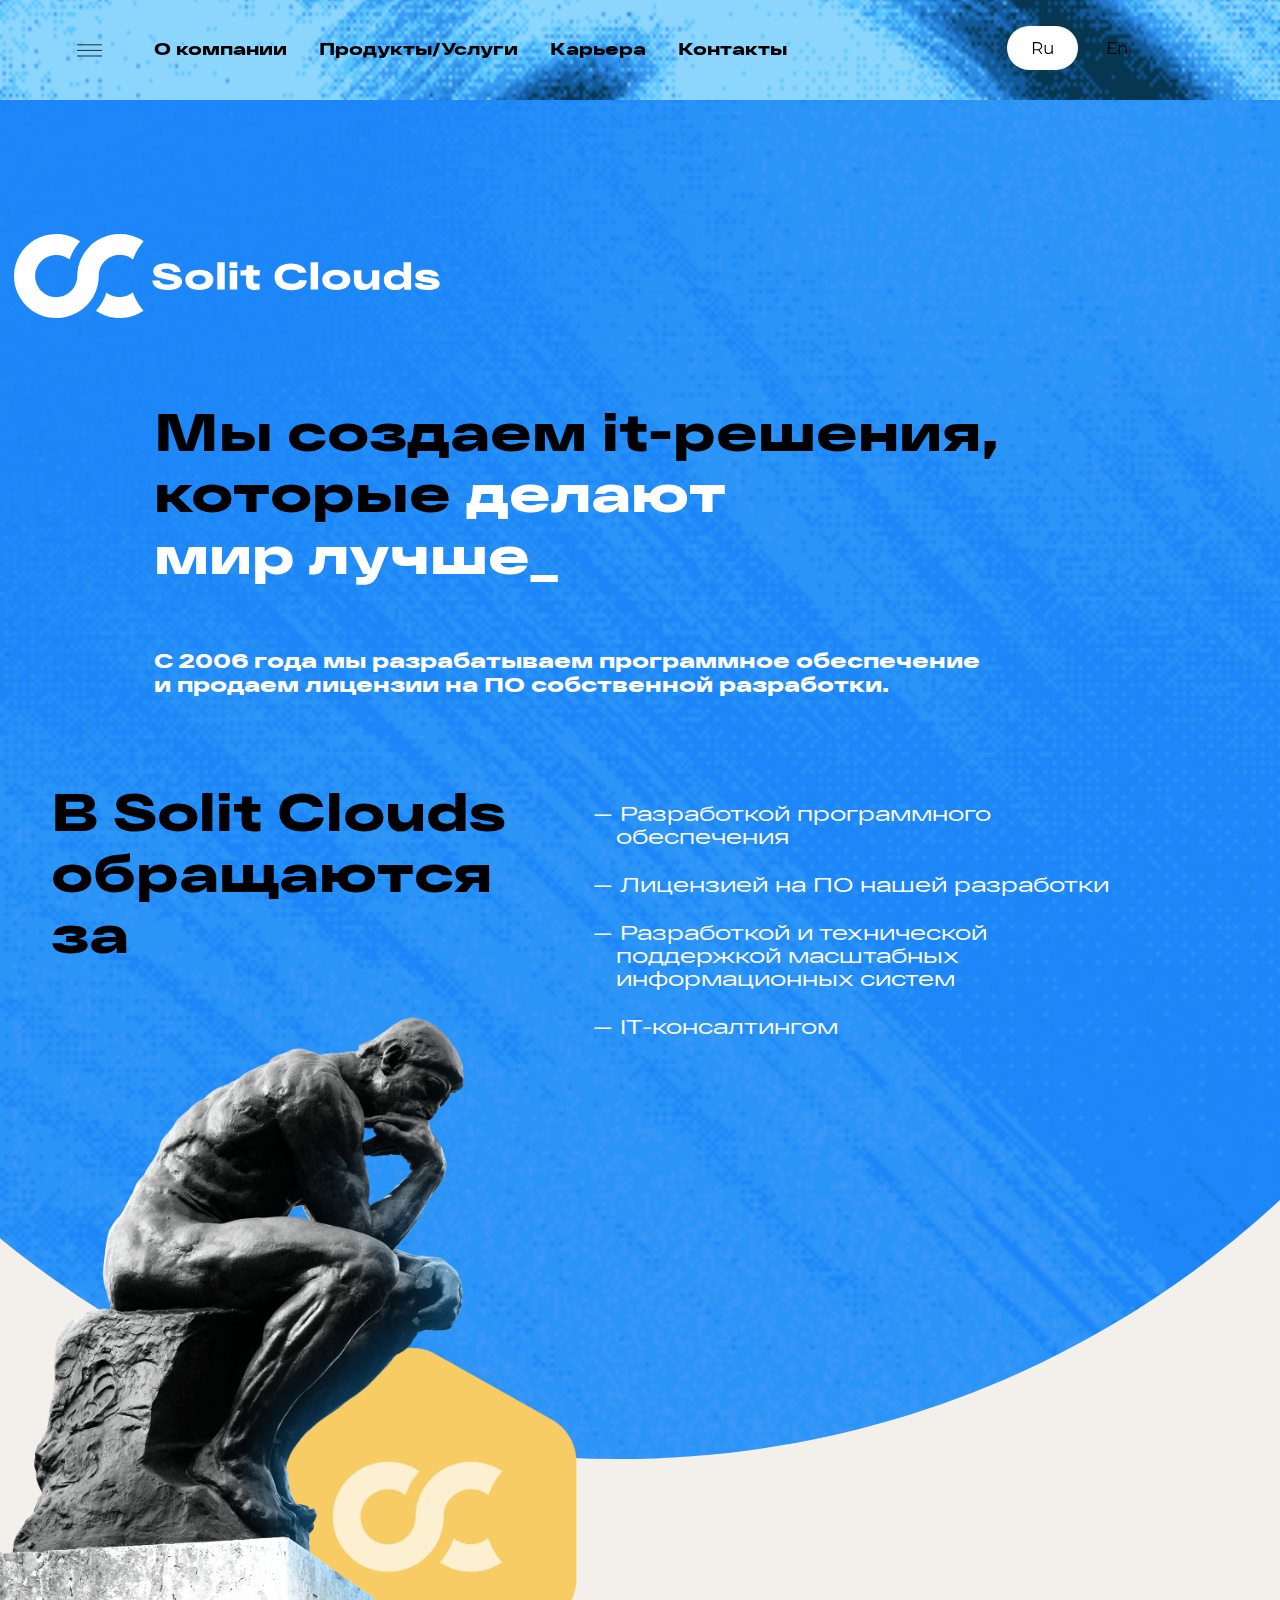
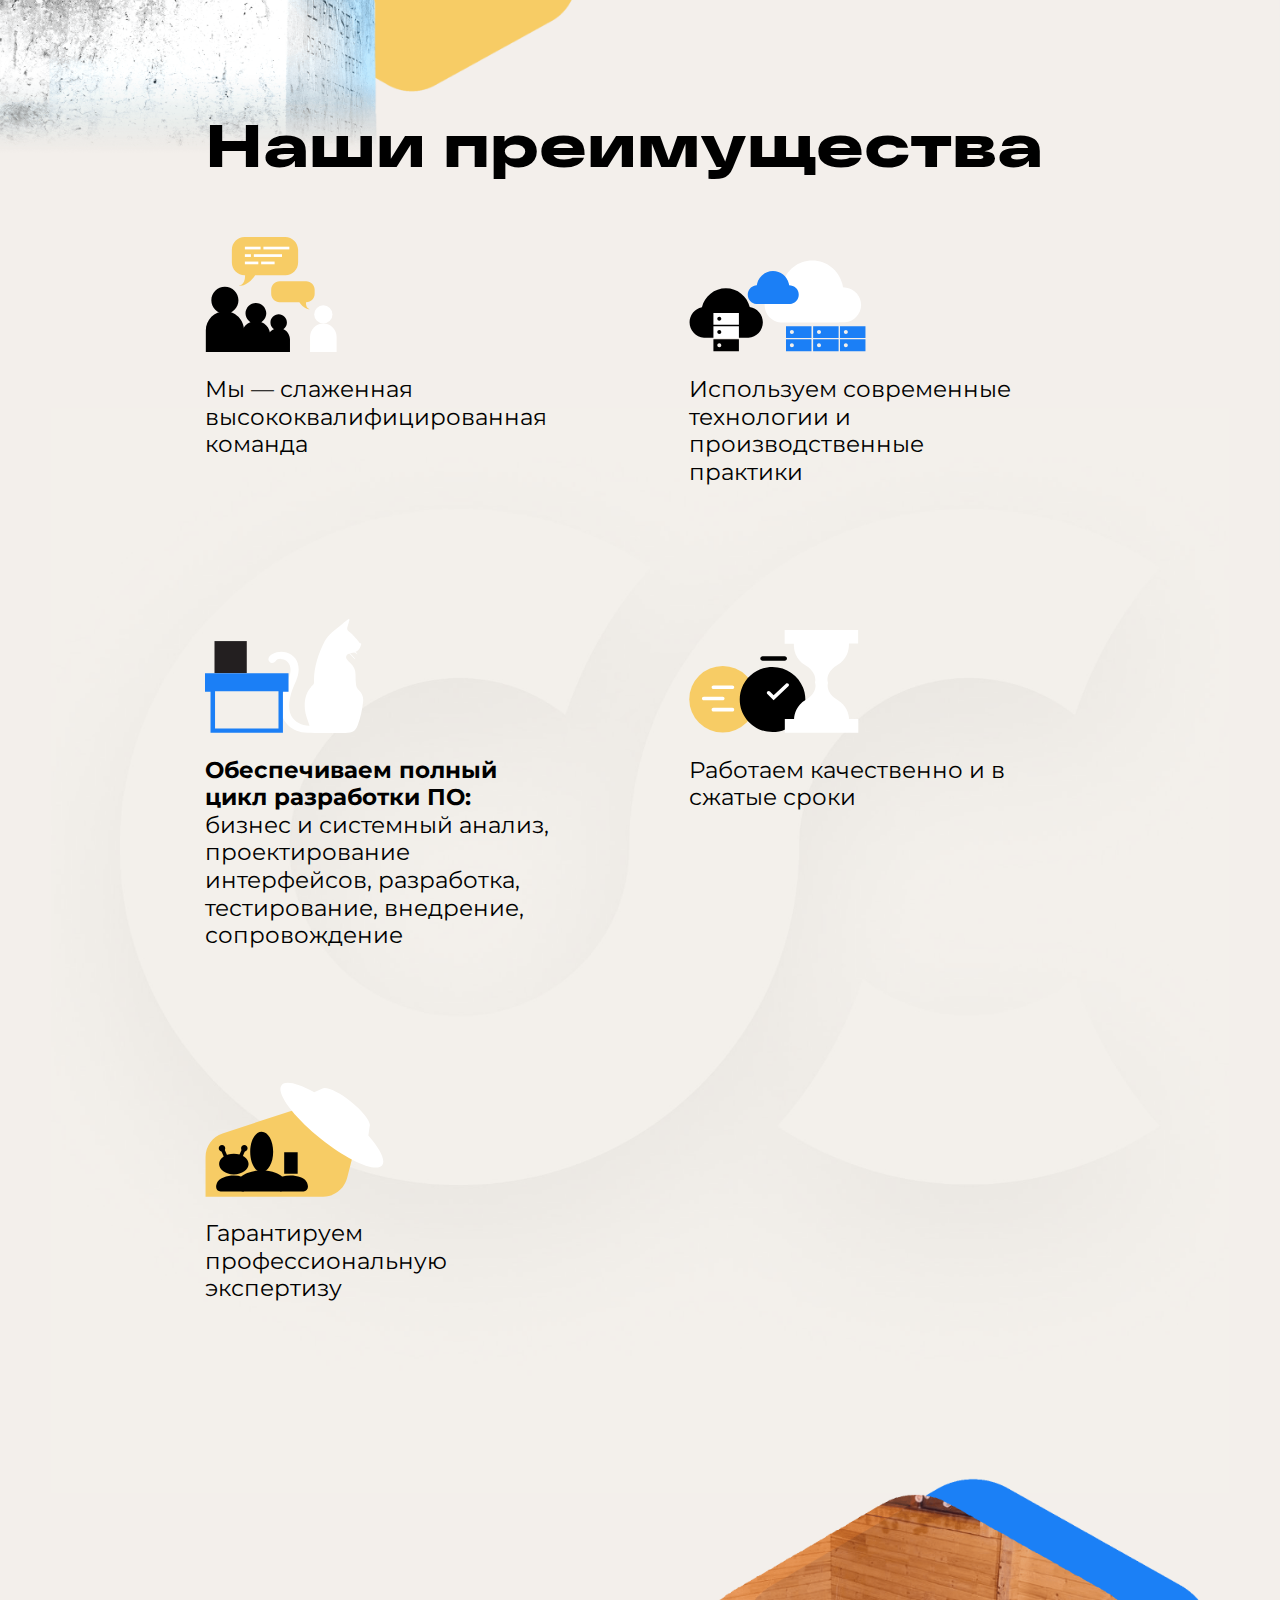
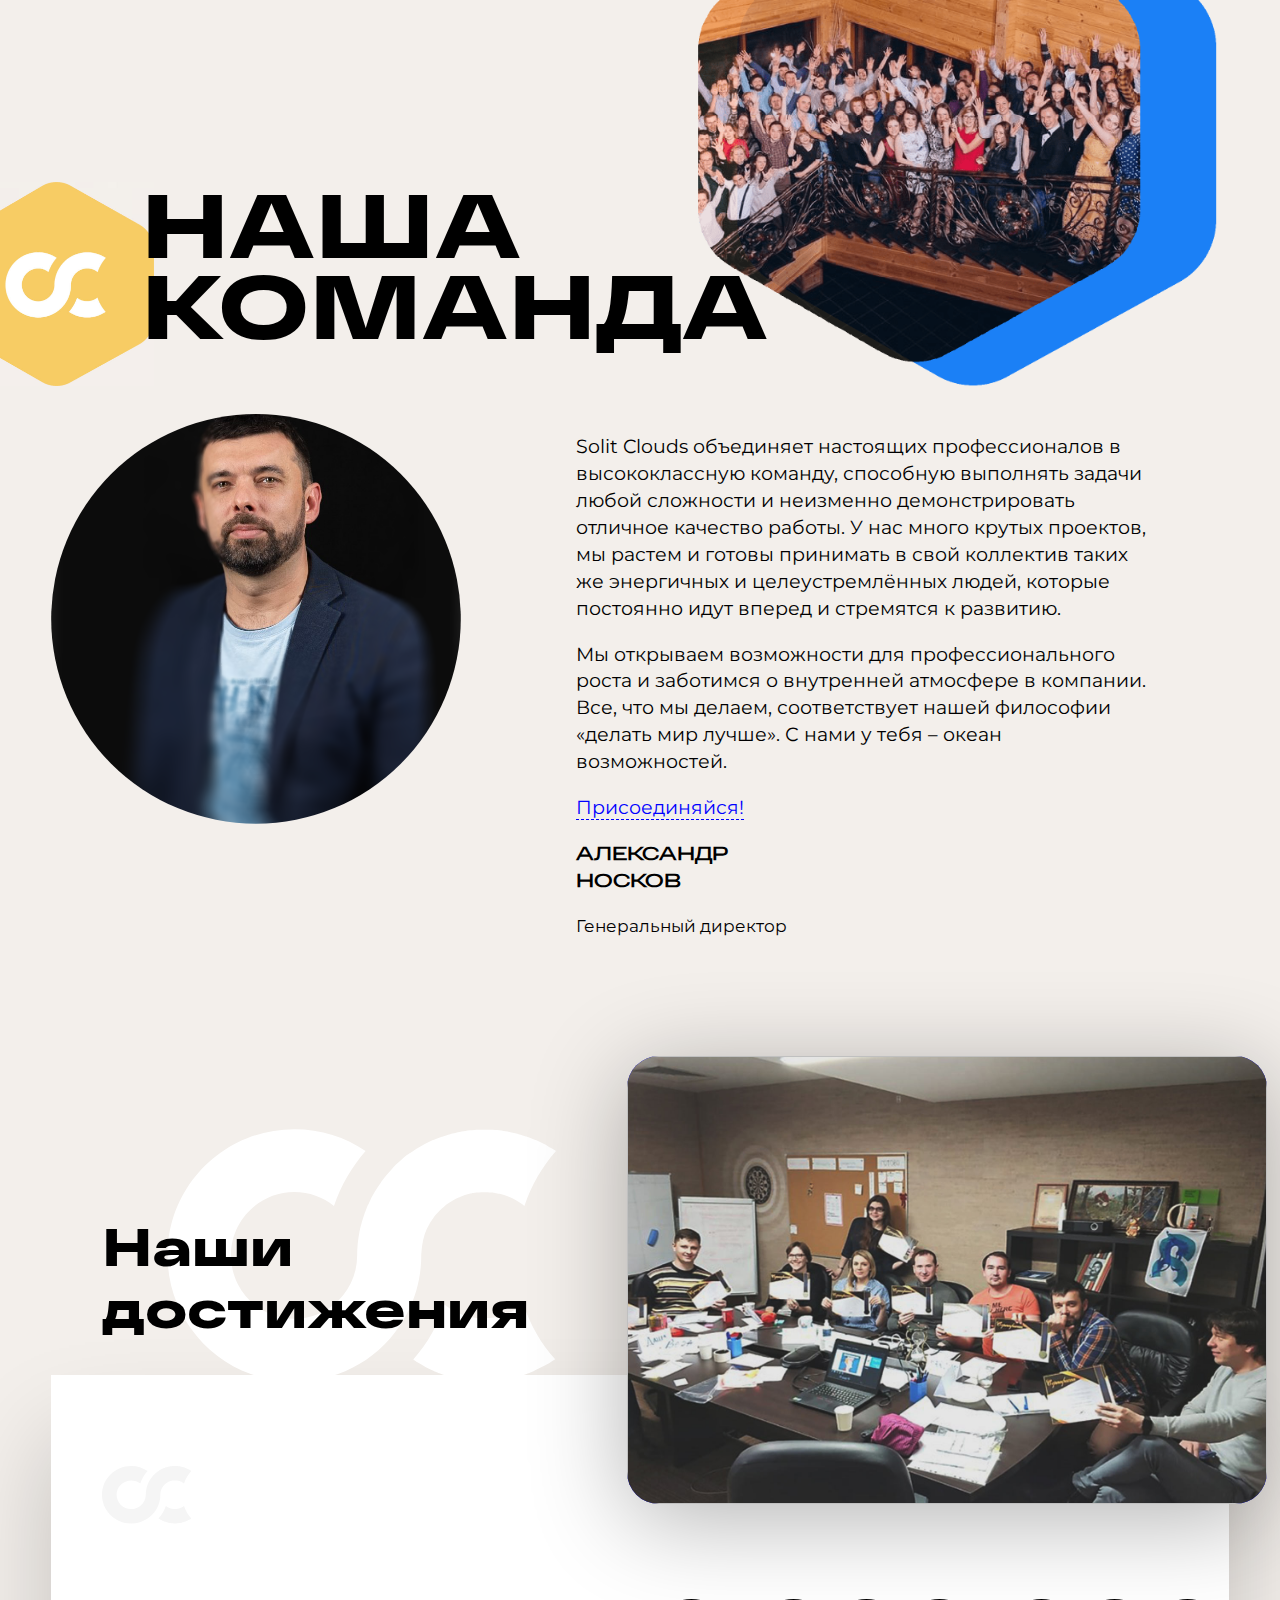
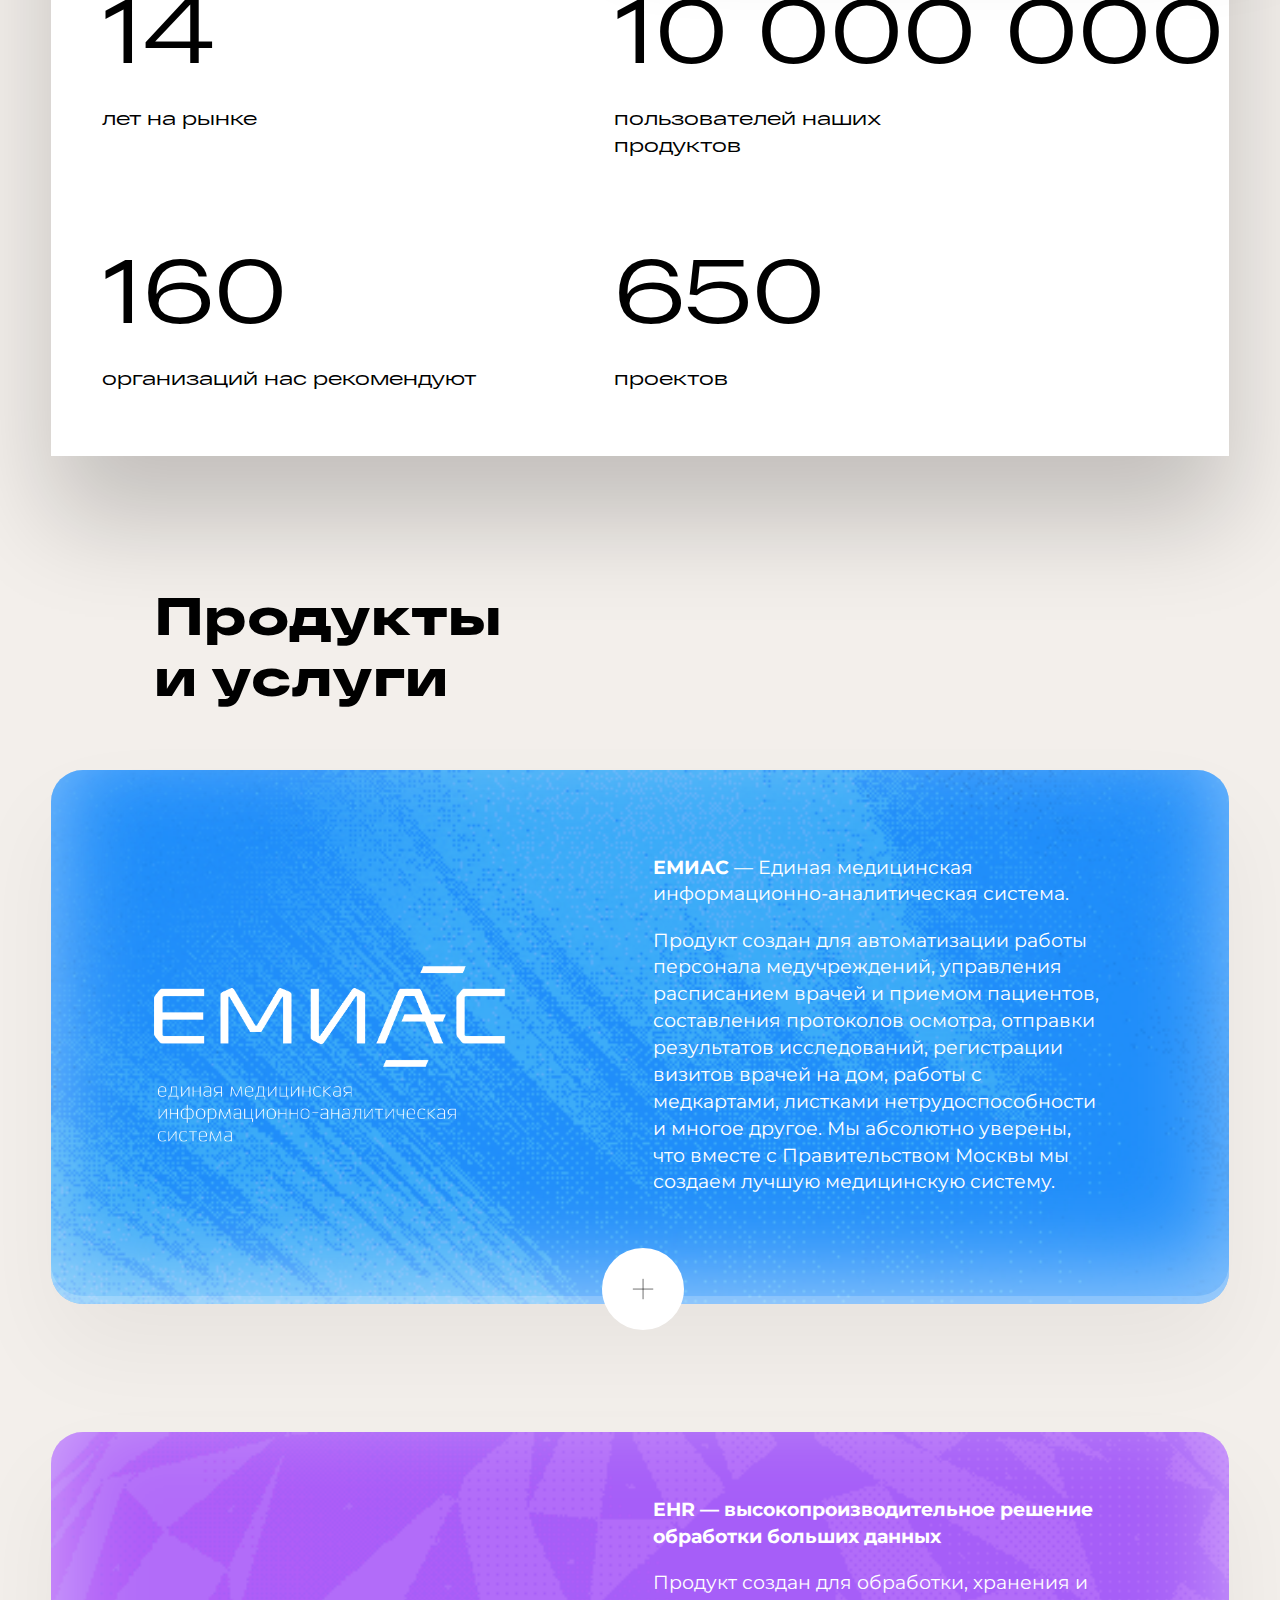
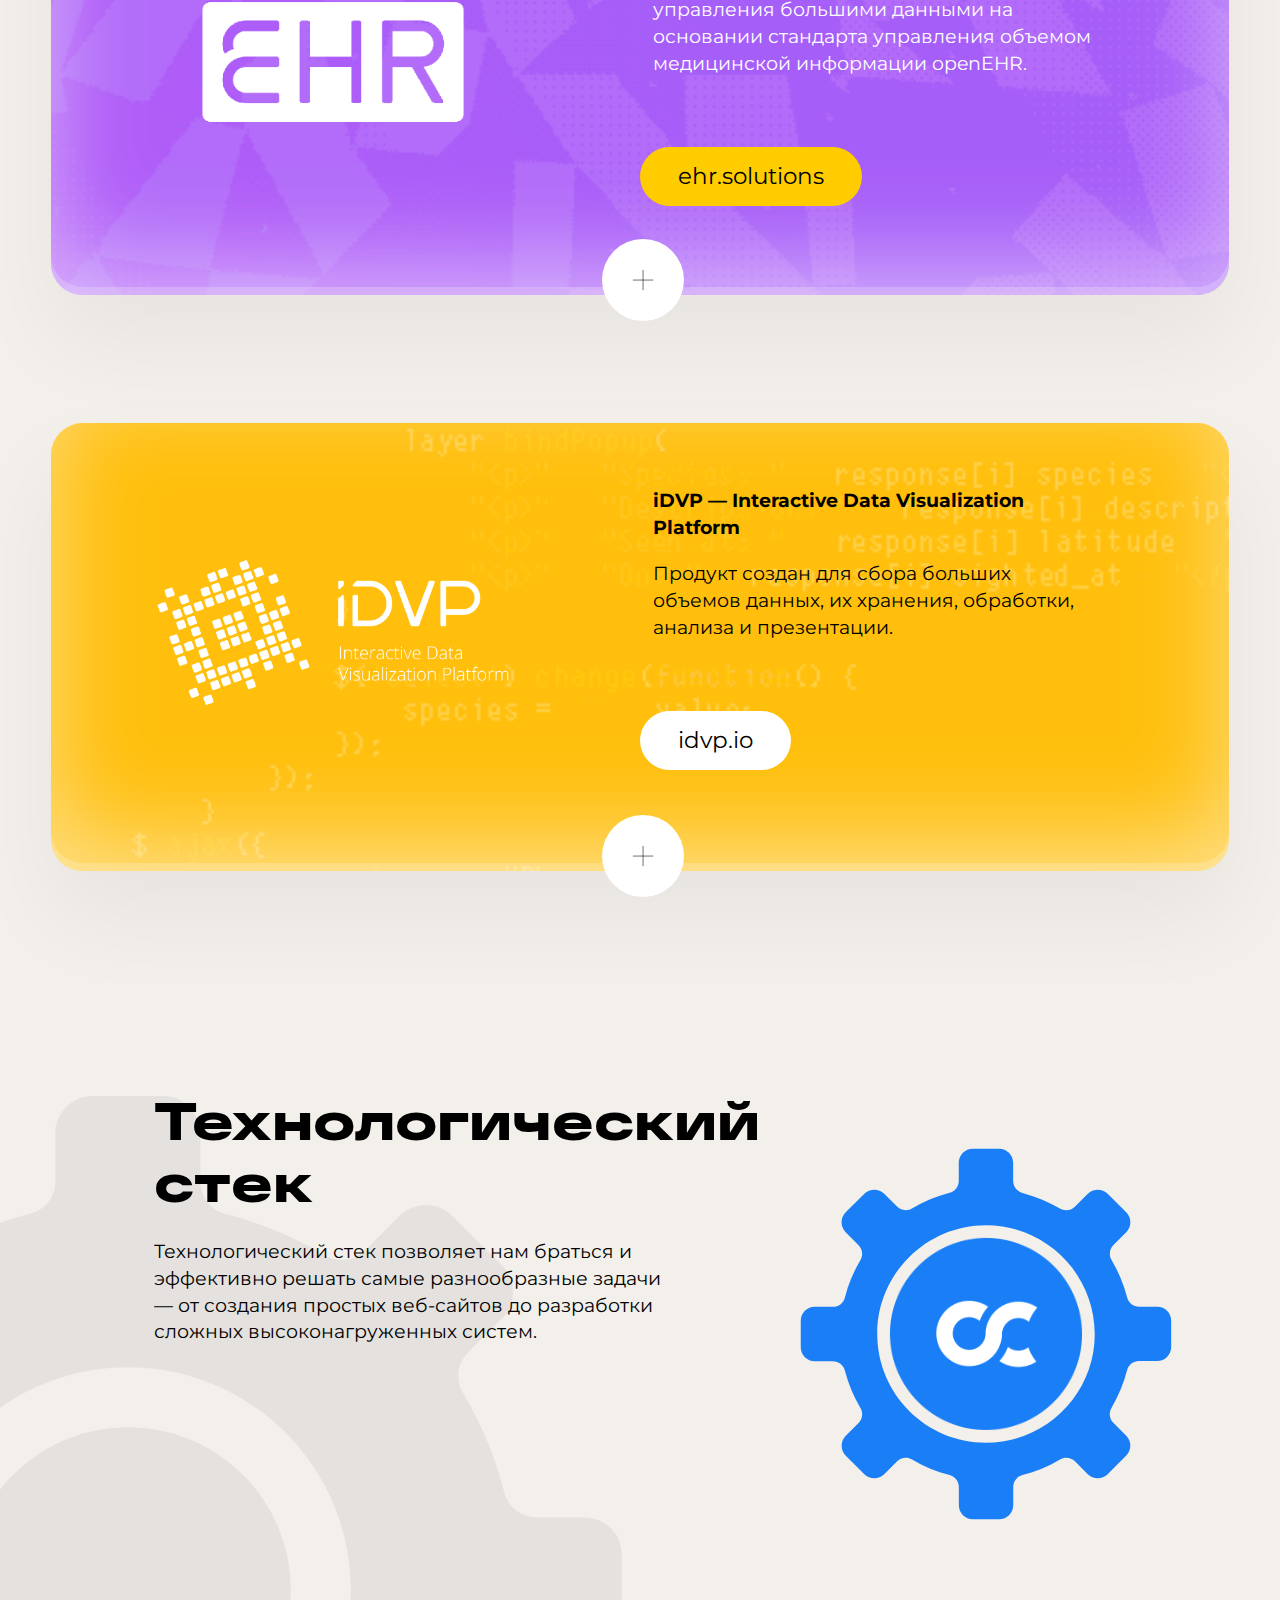
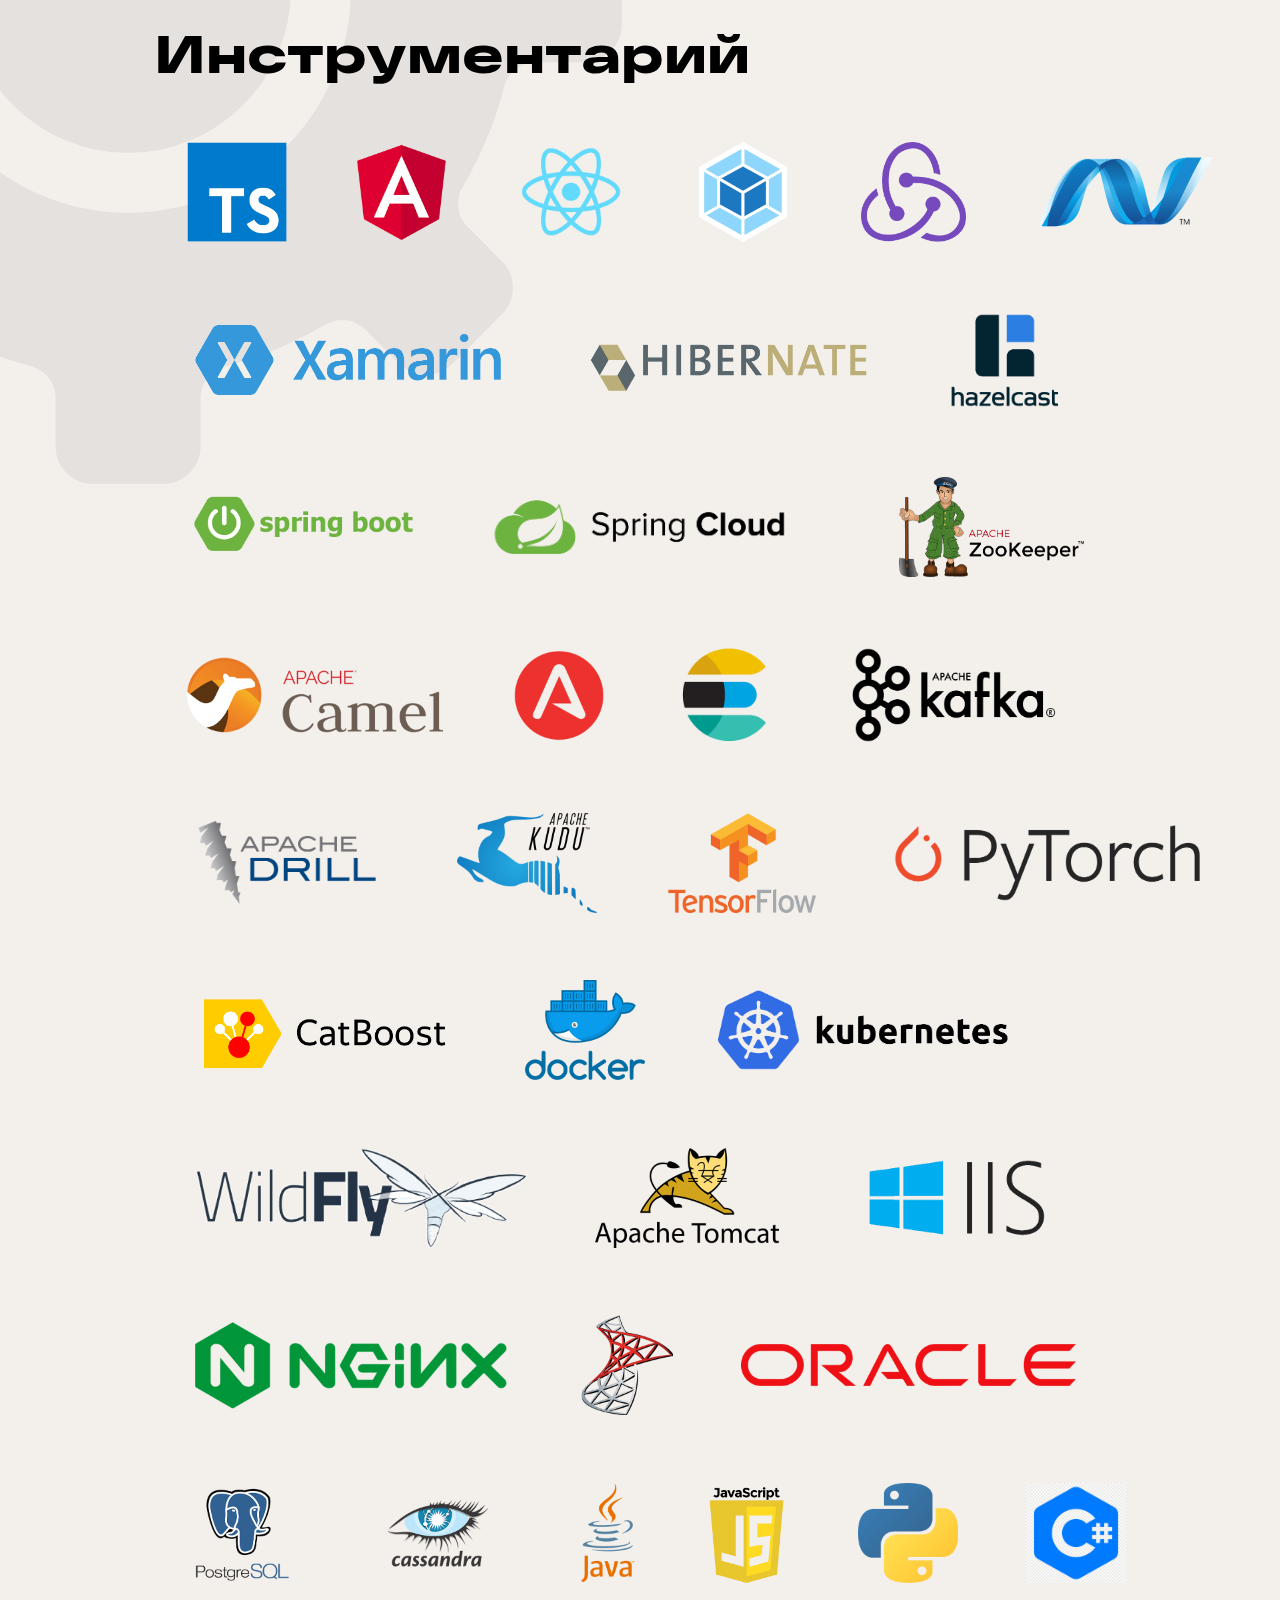
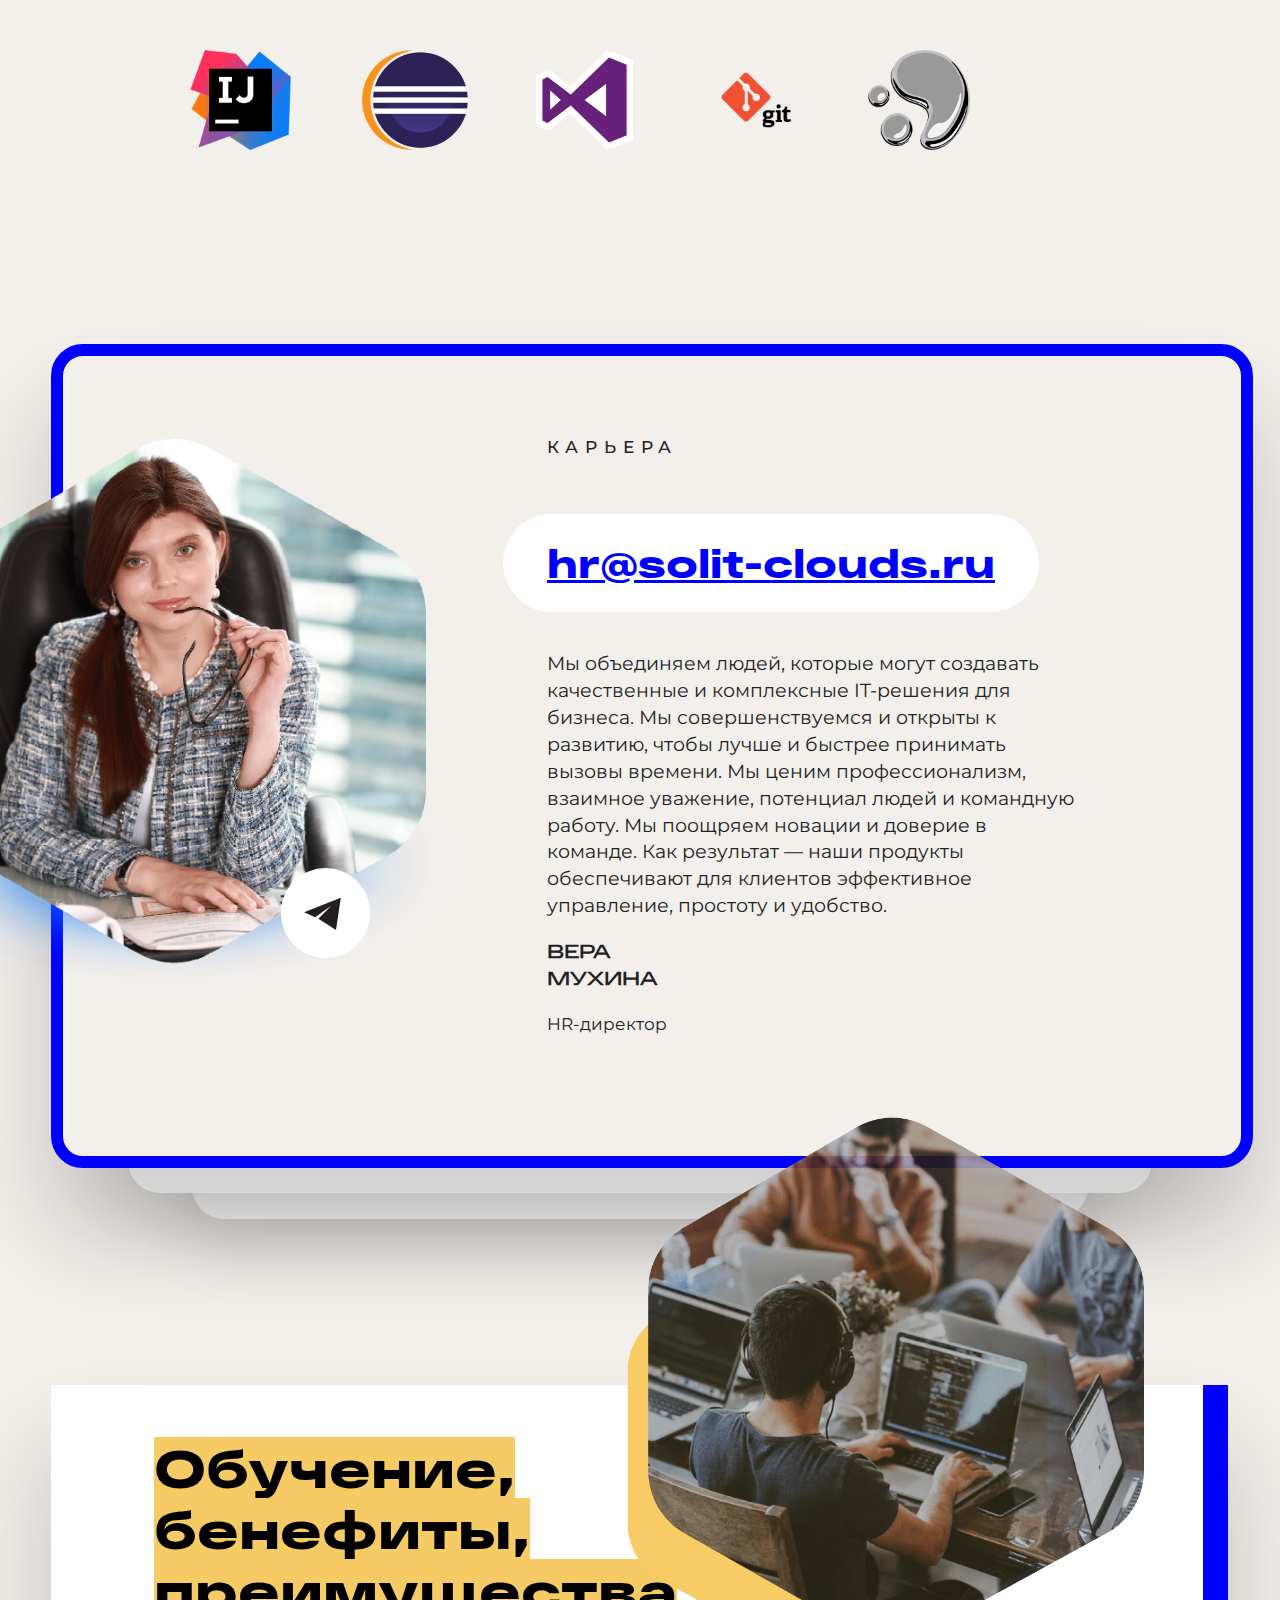
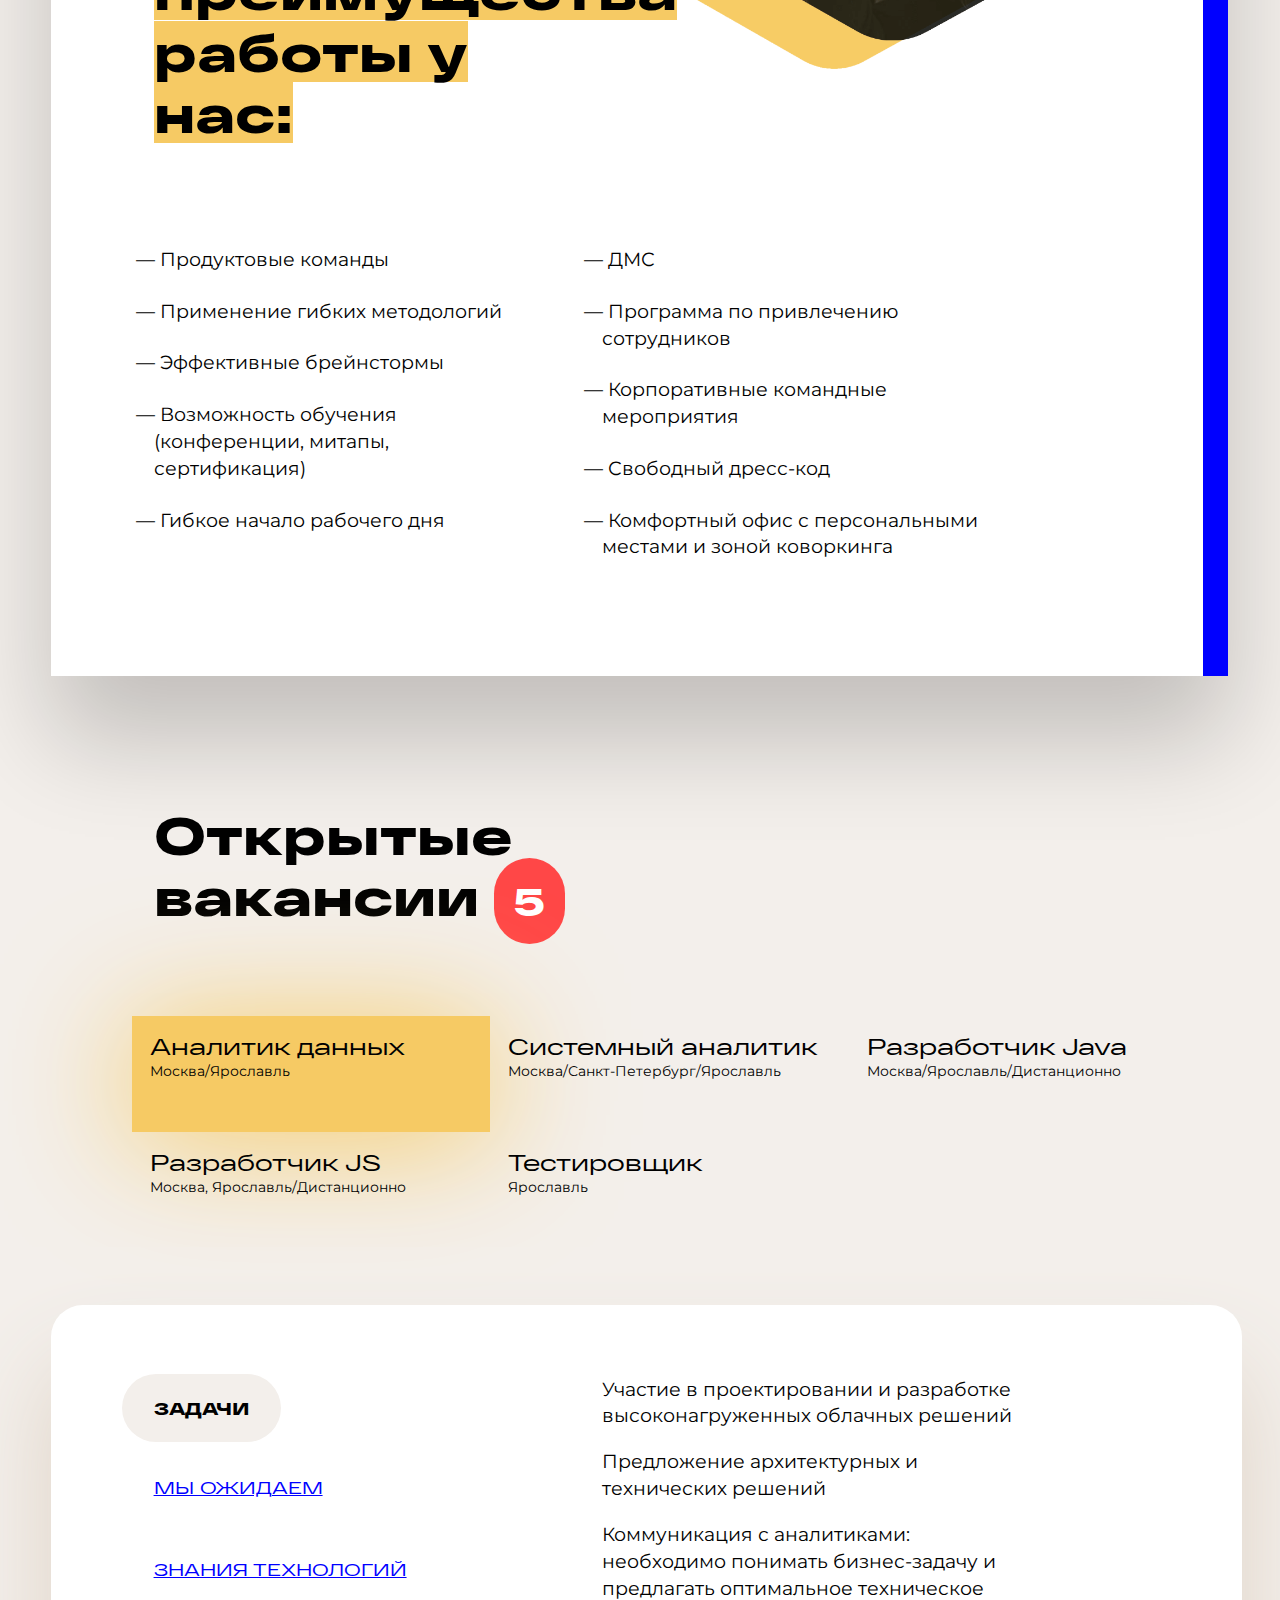
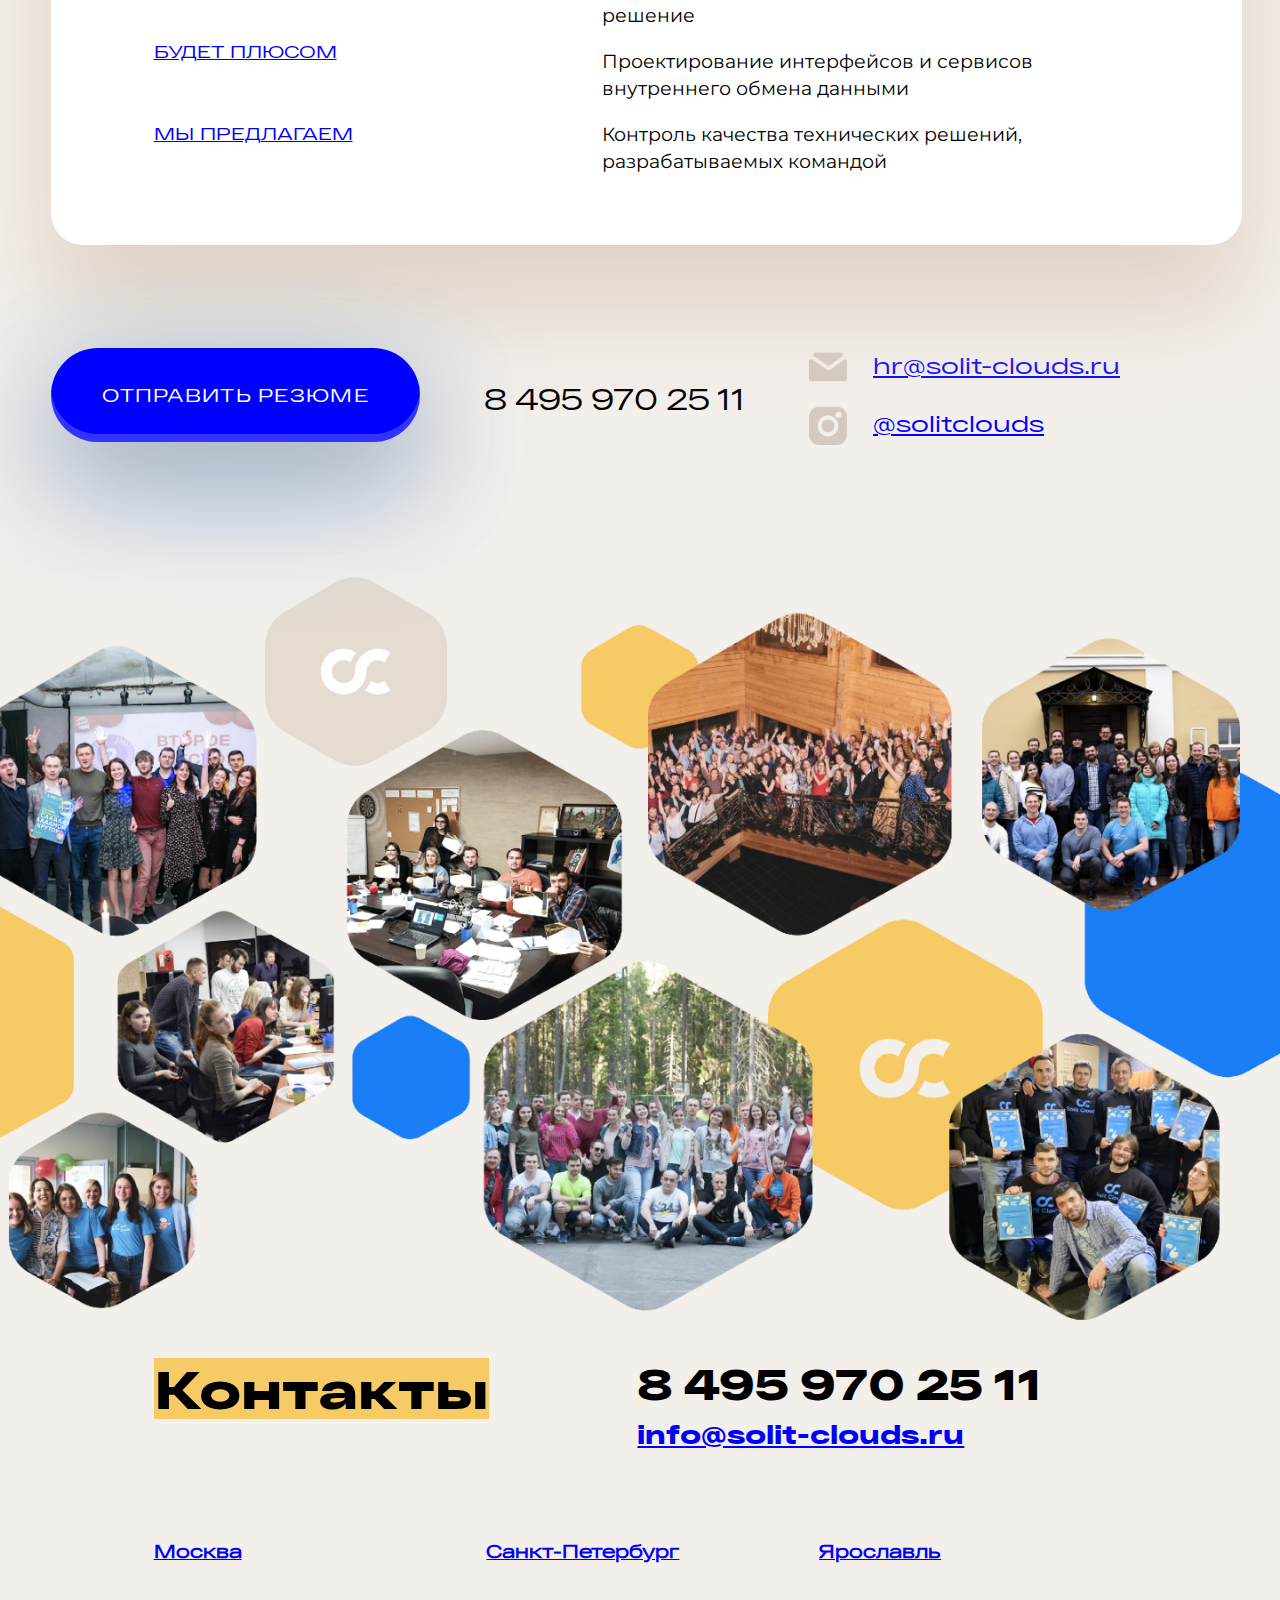
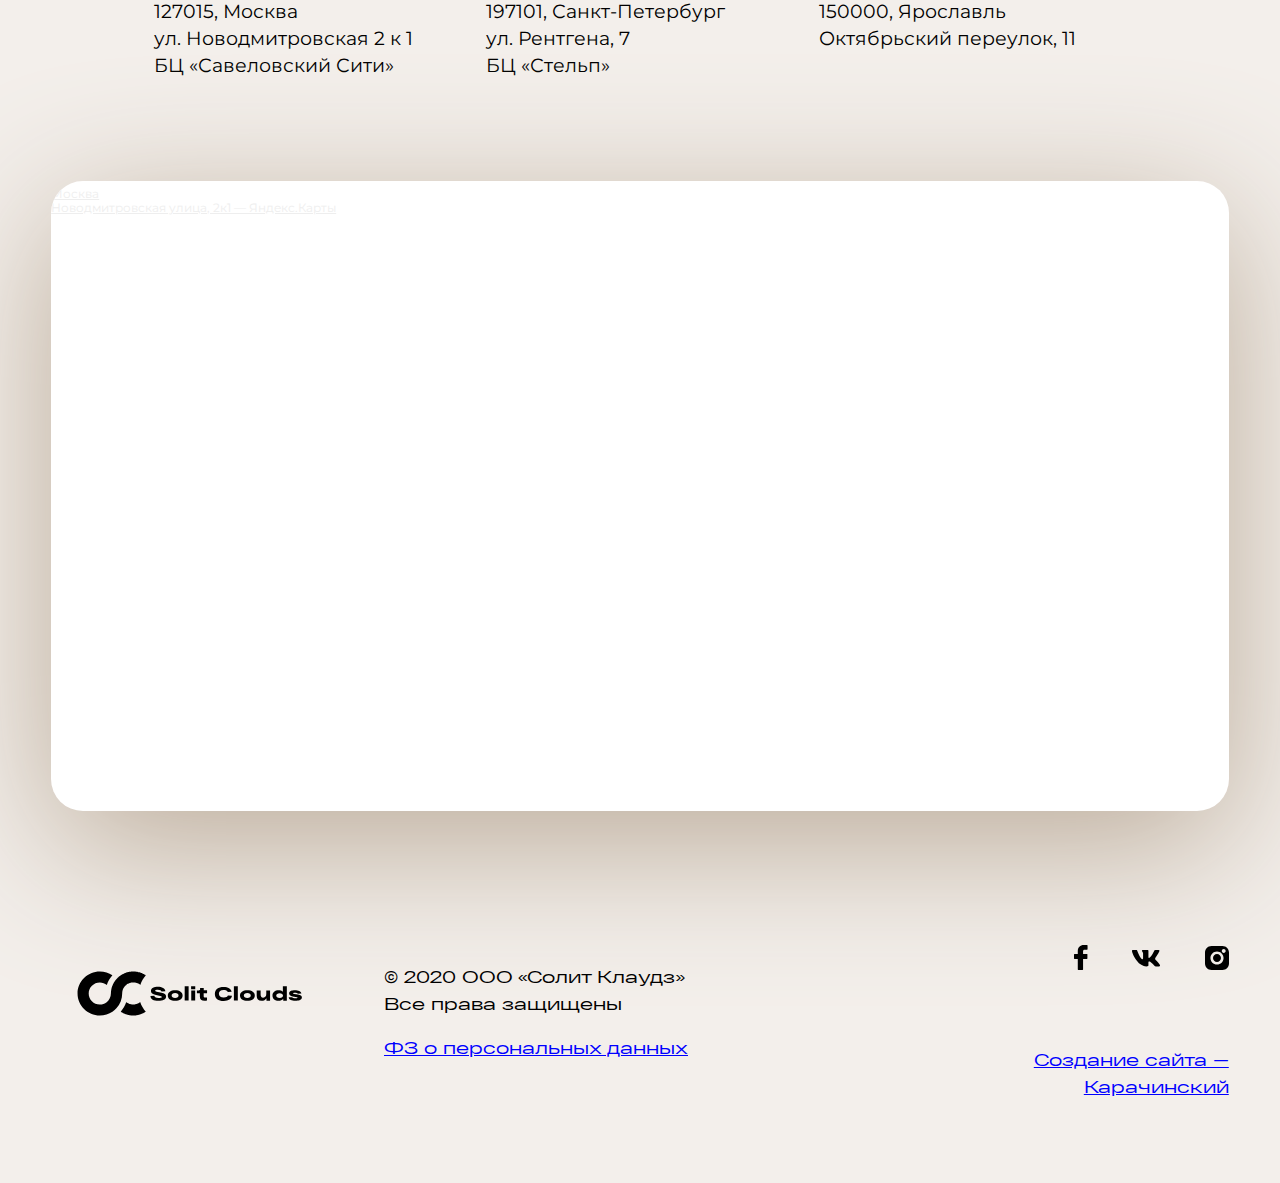
==== commit 50f99169: "fix images" ====
--- a/frontend/src/index.html
+++ b/frontend/src/index.html
@@ -304,7 +304,7 @@
         </svg>-->
 
 
-       <div class="product" style="background-color: var(--colorMain); background: url('src/i/bg_2c.gif');
+       <div class="product" style="background-color: var(--colorMain); background: url('i/bg_2c.gif');
         background-size: cover; box-shadow: 0 64px 96px #1884F2, inset 0 -32px 64px rgba(255,255,255,0.5);">
          <img src="i/logo_emias.png" class="productImage">
          <div class="productText">
@@ -355,7 +355,7 @@
          <img src="i/plus.png" class="arrowProducts">
        </div>
 
-       <div class="product" style="background-color: var(--colorMain); background: url('src/i/bg_ehr_minimized.gif');
+       <div class="product" style="background-color: var(--colorMain); background: url('i/bg_ehr_minimized.gif');
         background-size: cover; box-shadow: 0 64px 96px #6d3fa2, inset 0 -32px 64px rgba(255,255,255,0.5);">
          <img src="i/logo_ehr.png" class="productImage">
          <div class="productText">
@@ -376,7 +376,7 @@
 
 
 
-       <div class="product" style="background-color: #FFD747; background: url('src/i/bg_idvp.gif');
+       <div class="product" style="background-color: #FFD747; background: url('i/bg_idvp.gif');
         background-size: cover;box-shadow: 0 64px 96px #ffa200, inset 0 -32px 64px rgba(255,255,255,0.5); color: black;">
          <img src="i/logo_idvp.png" class="productImage">
          <div class="productText">
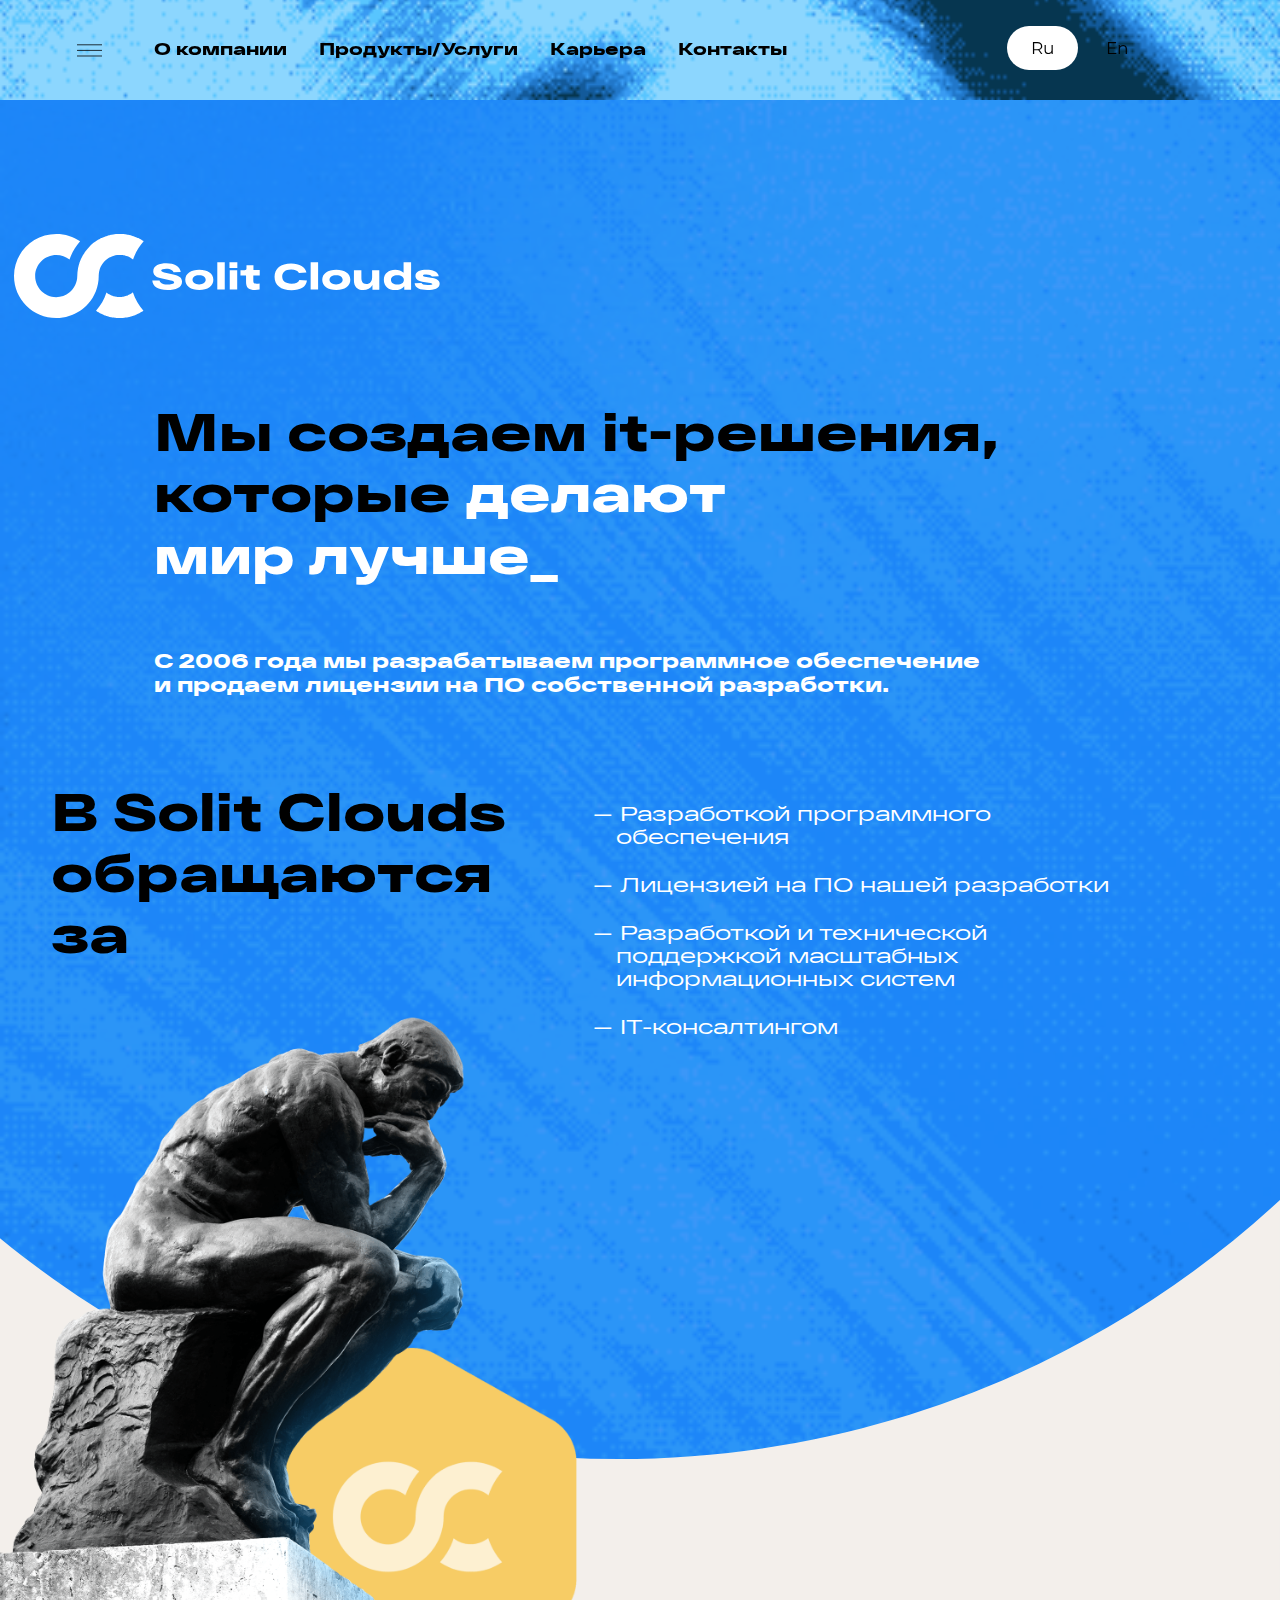
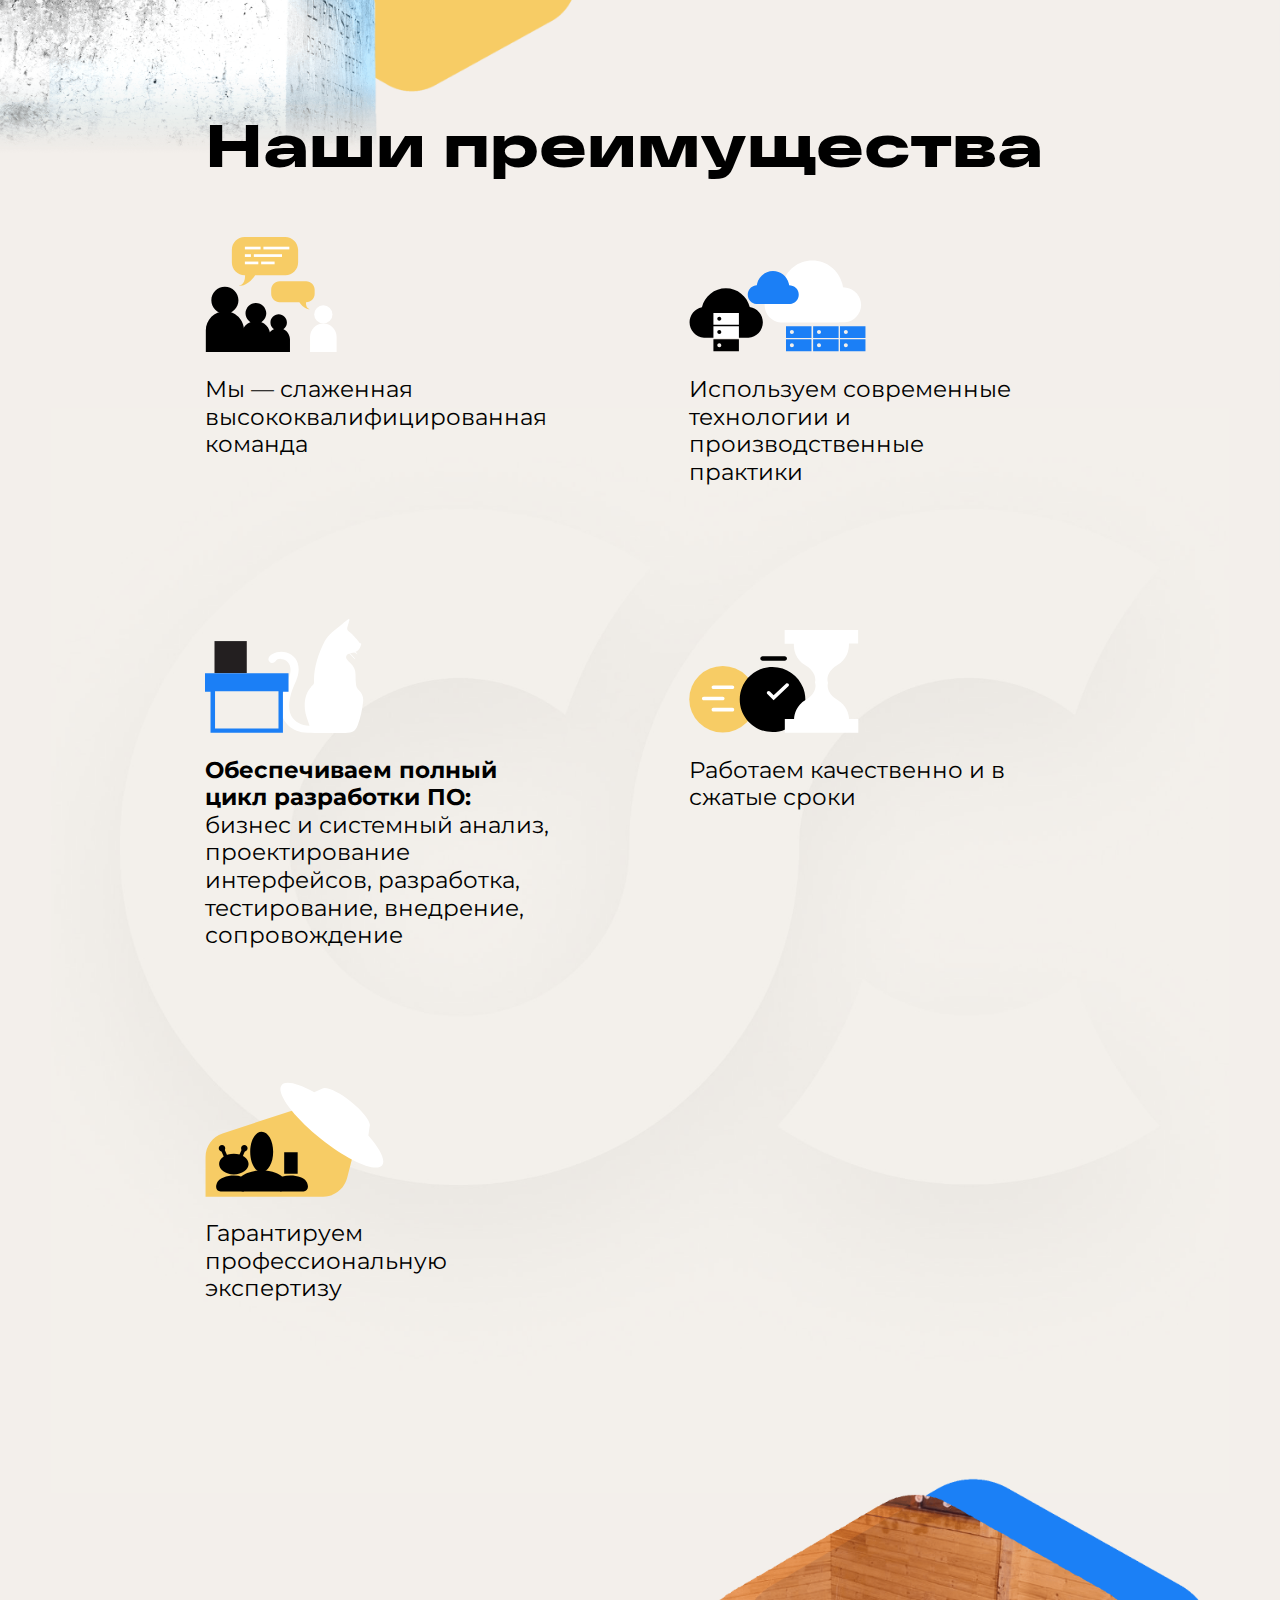
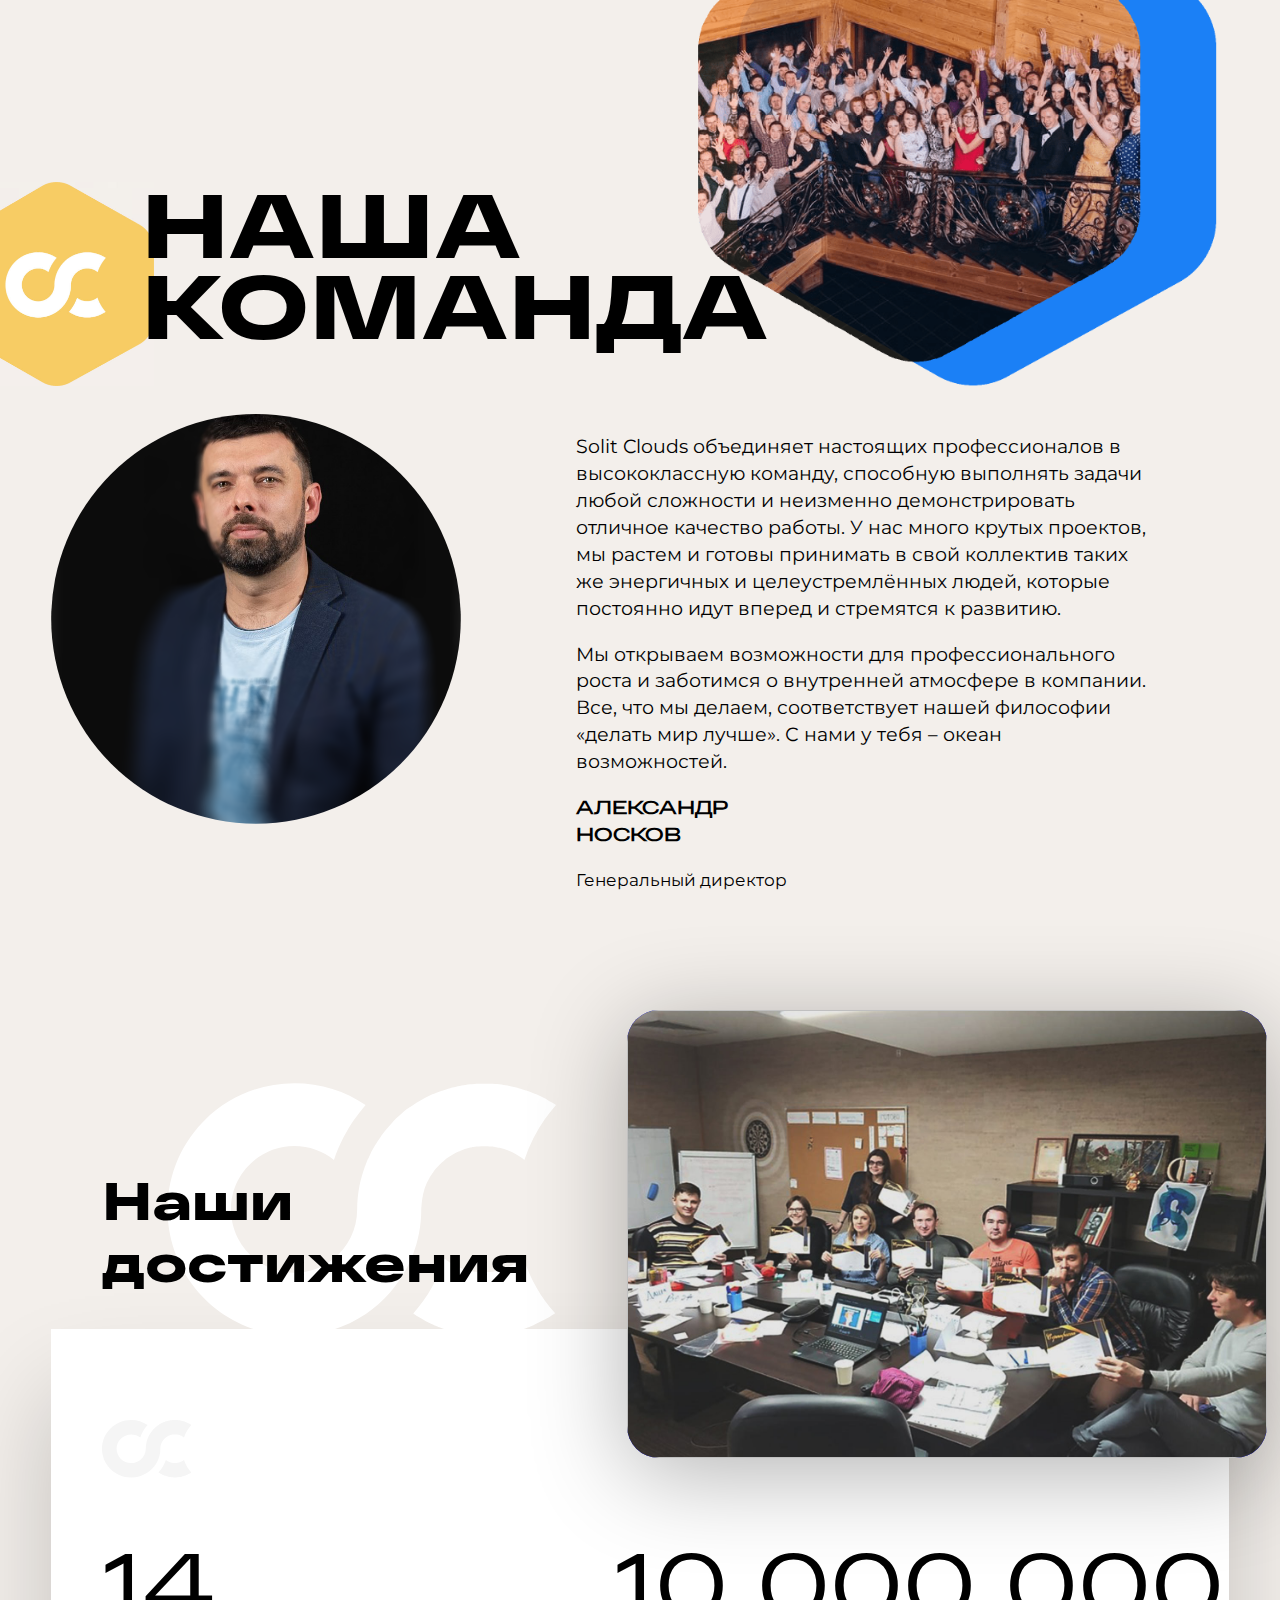
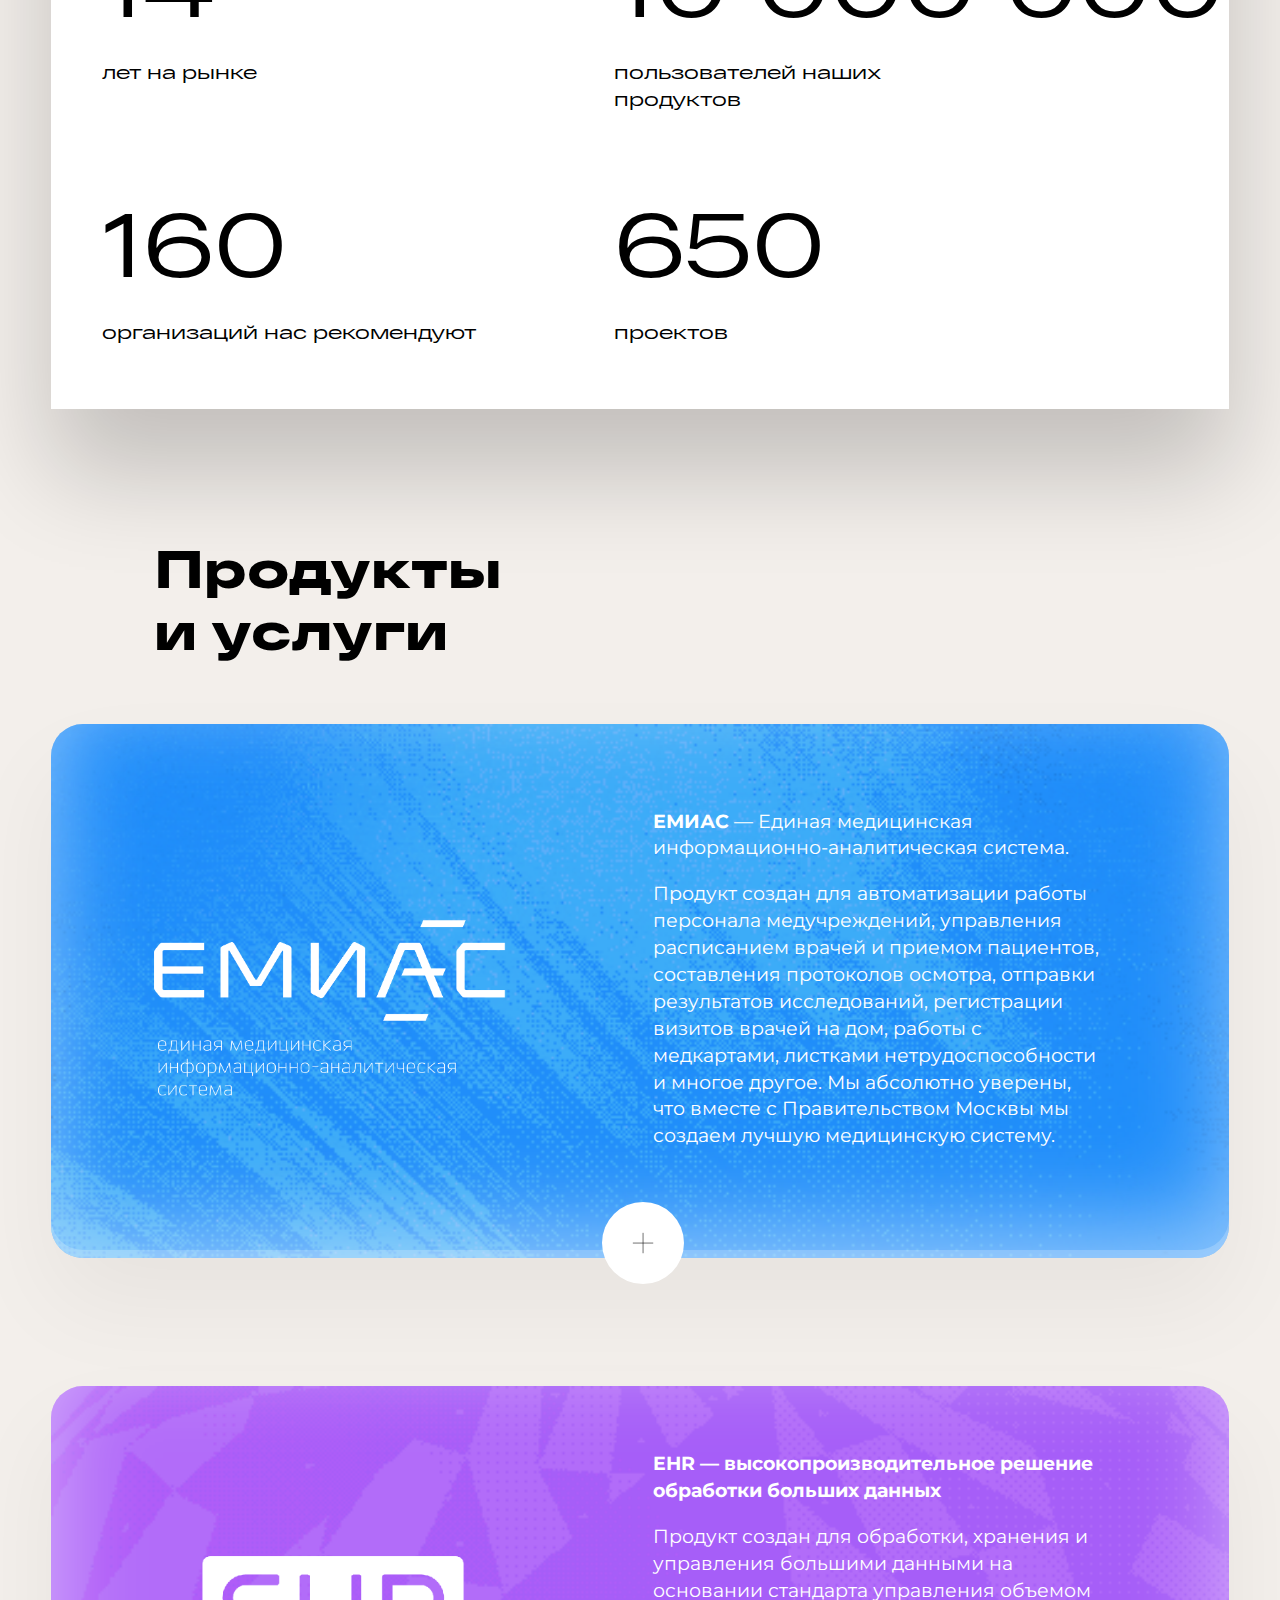
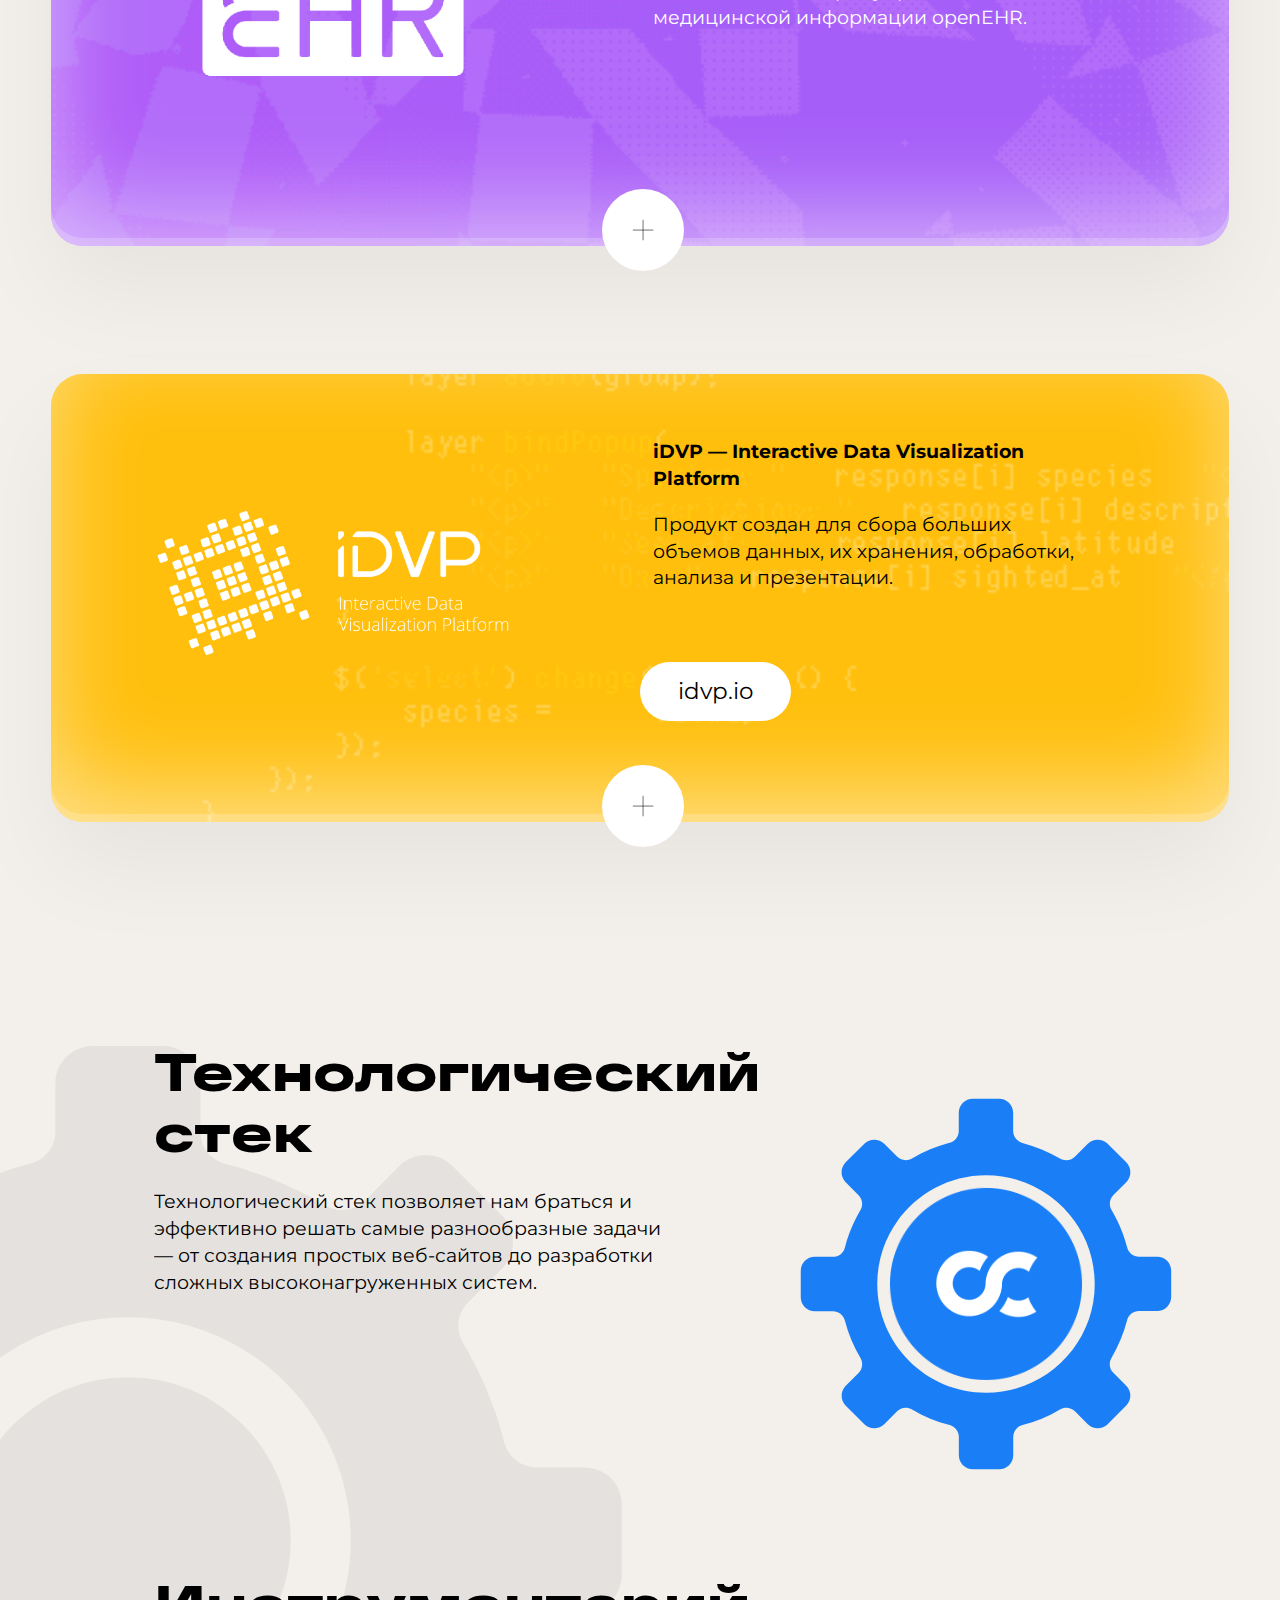
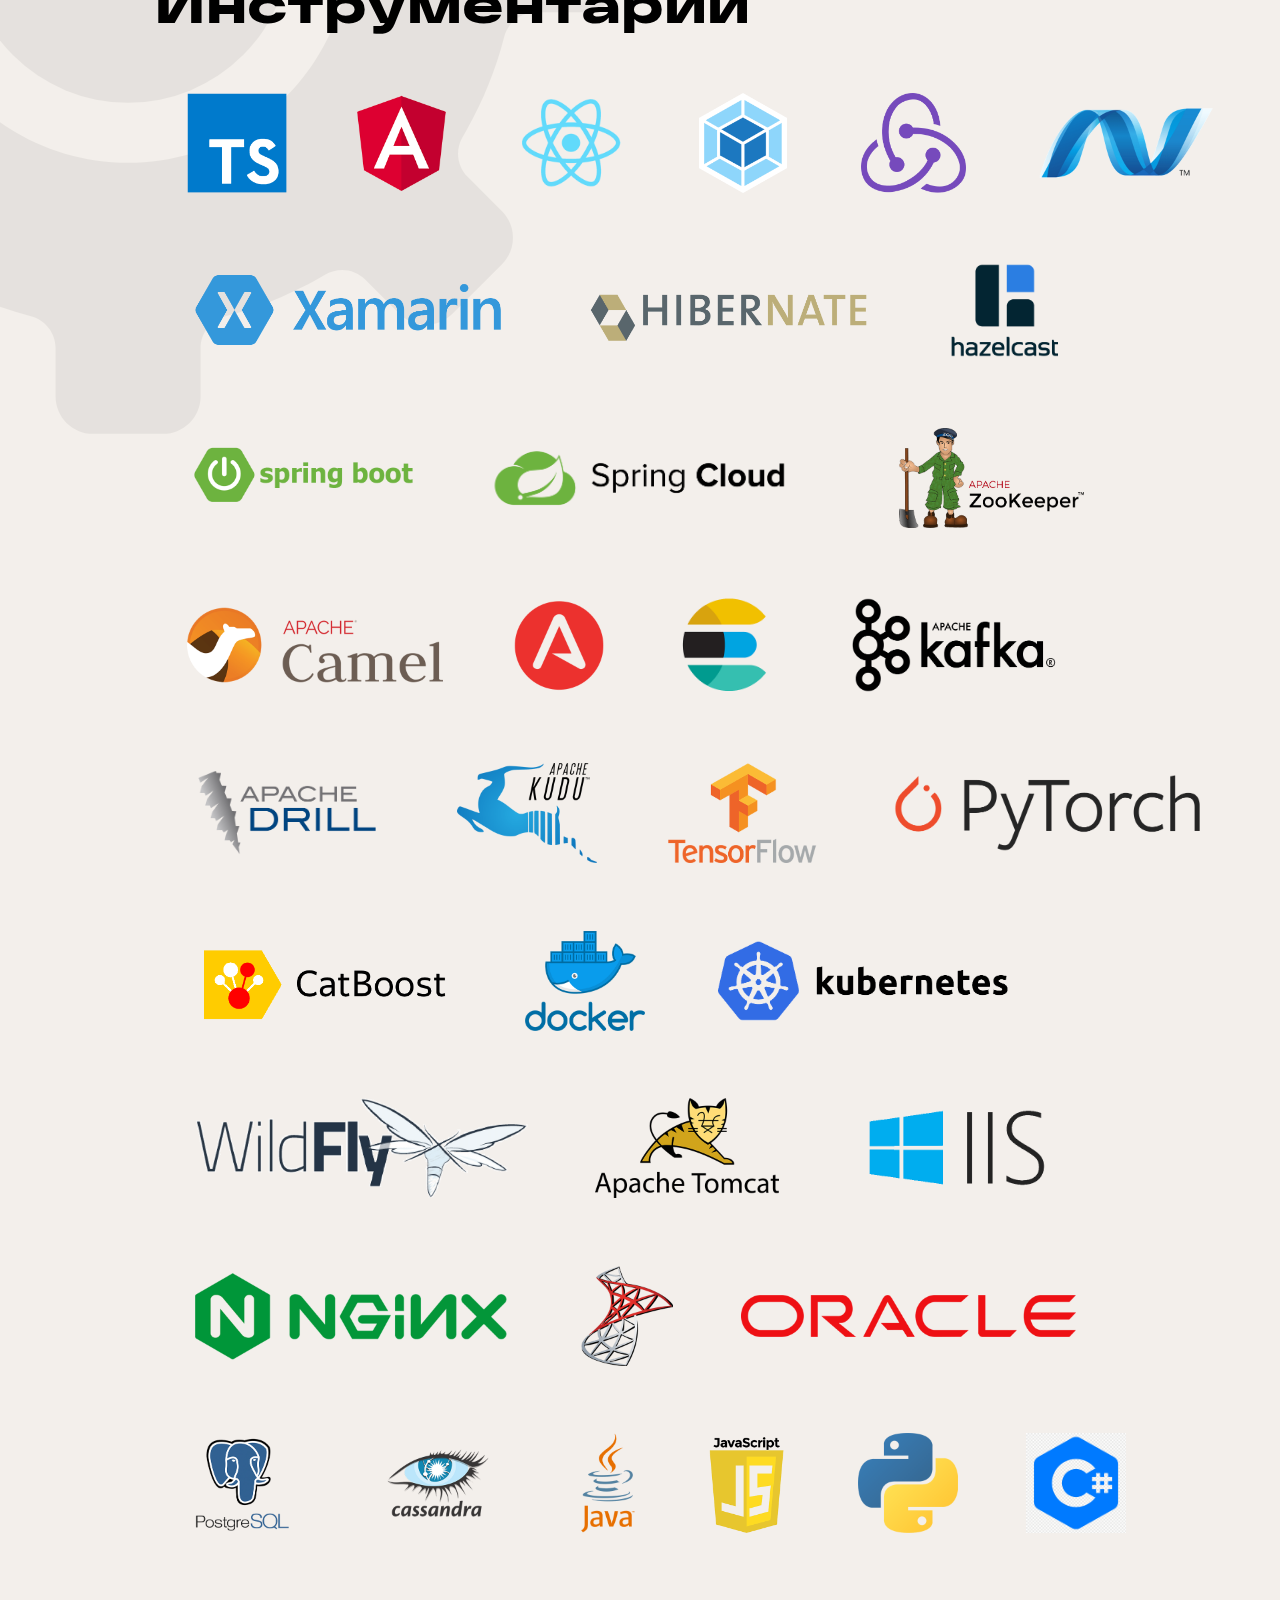
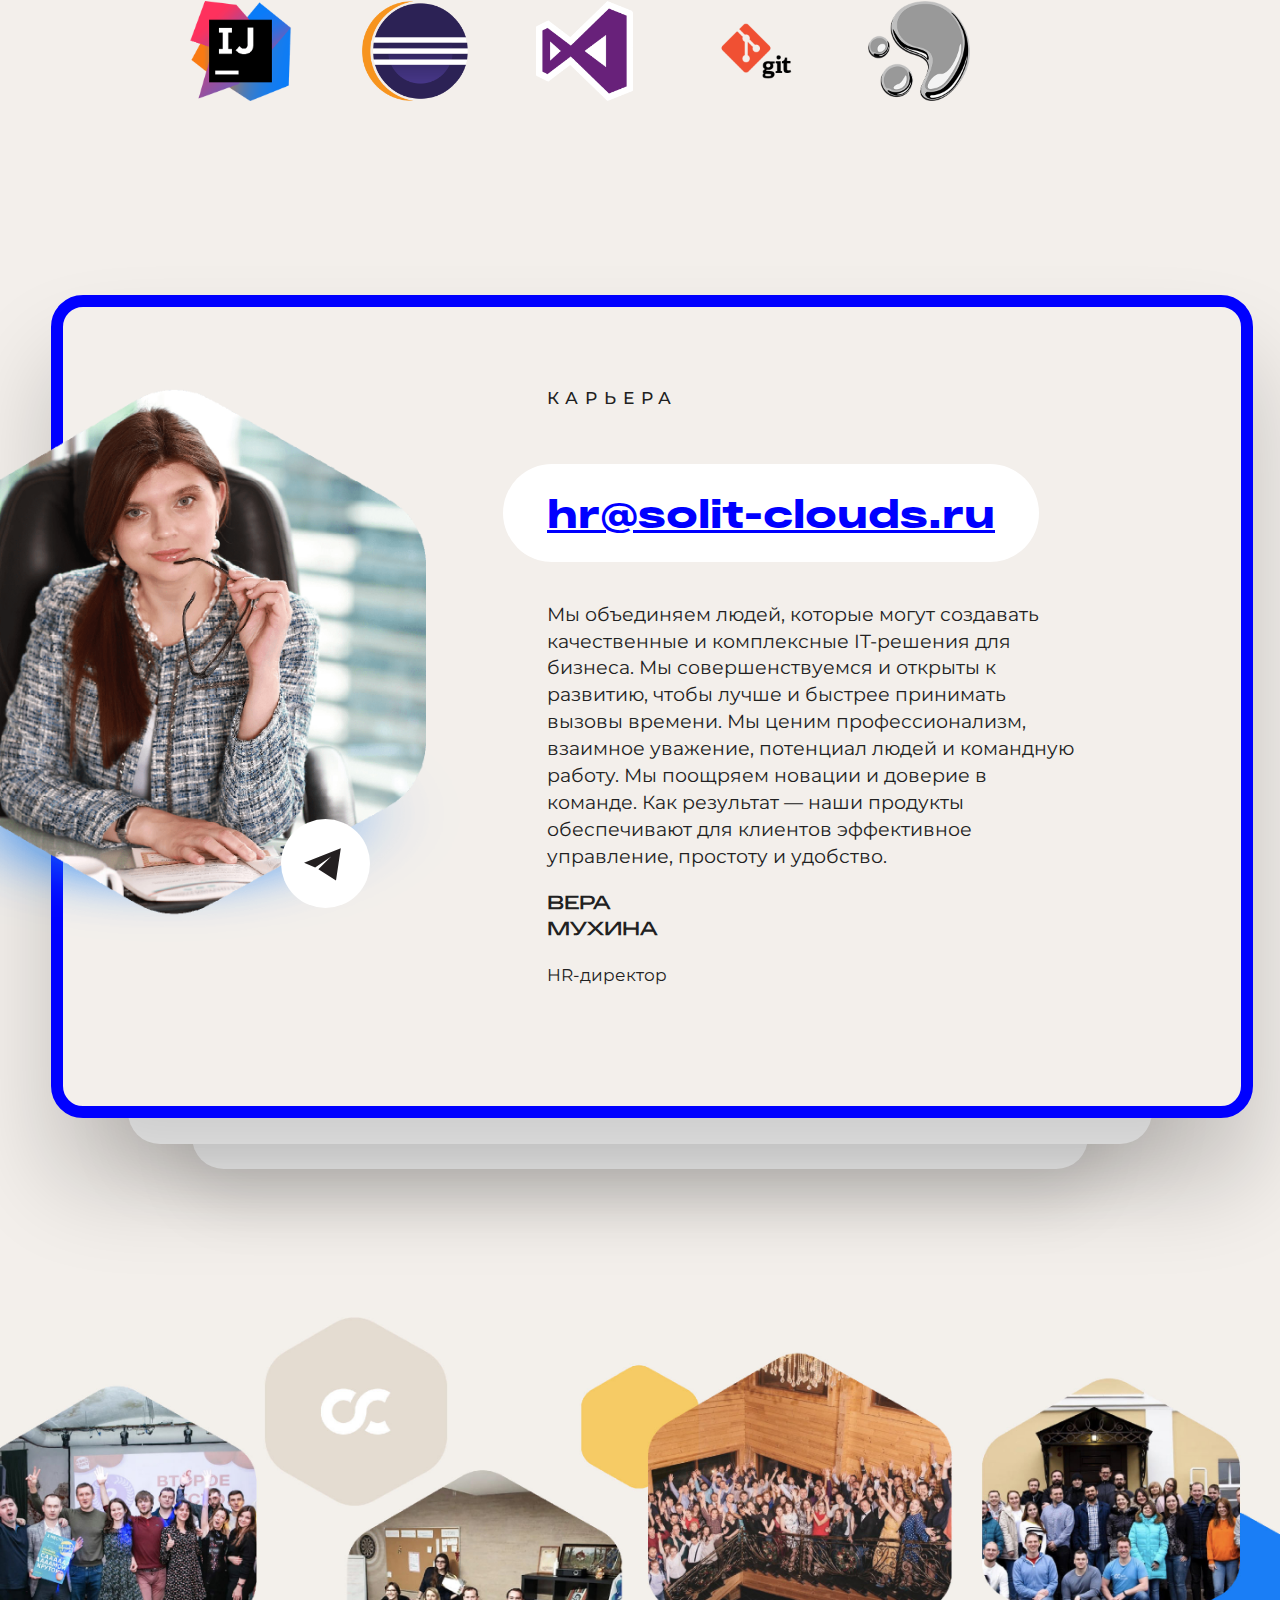
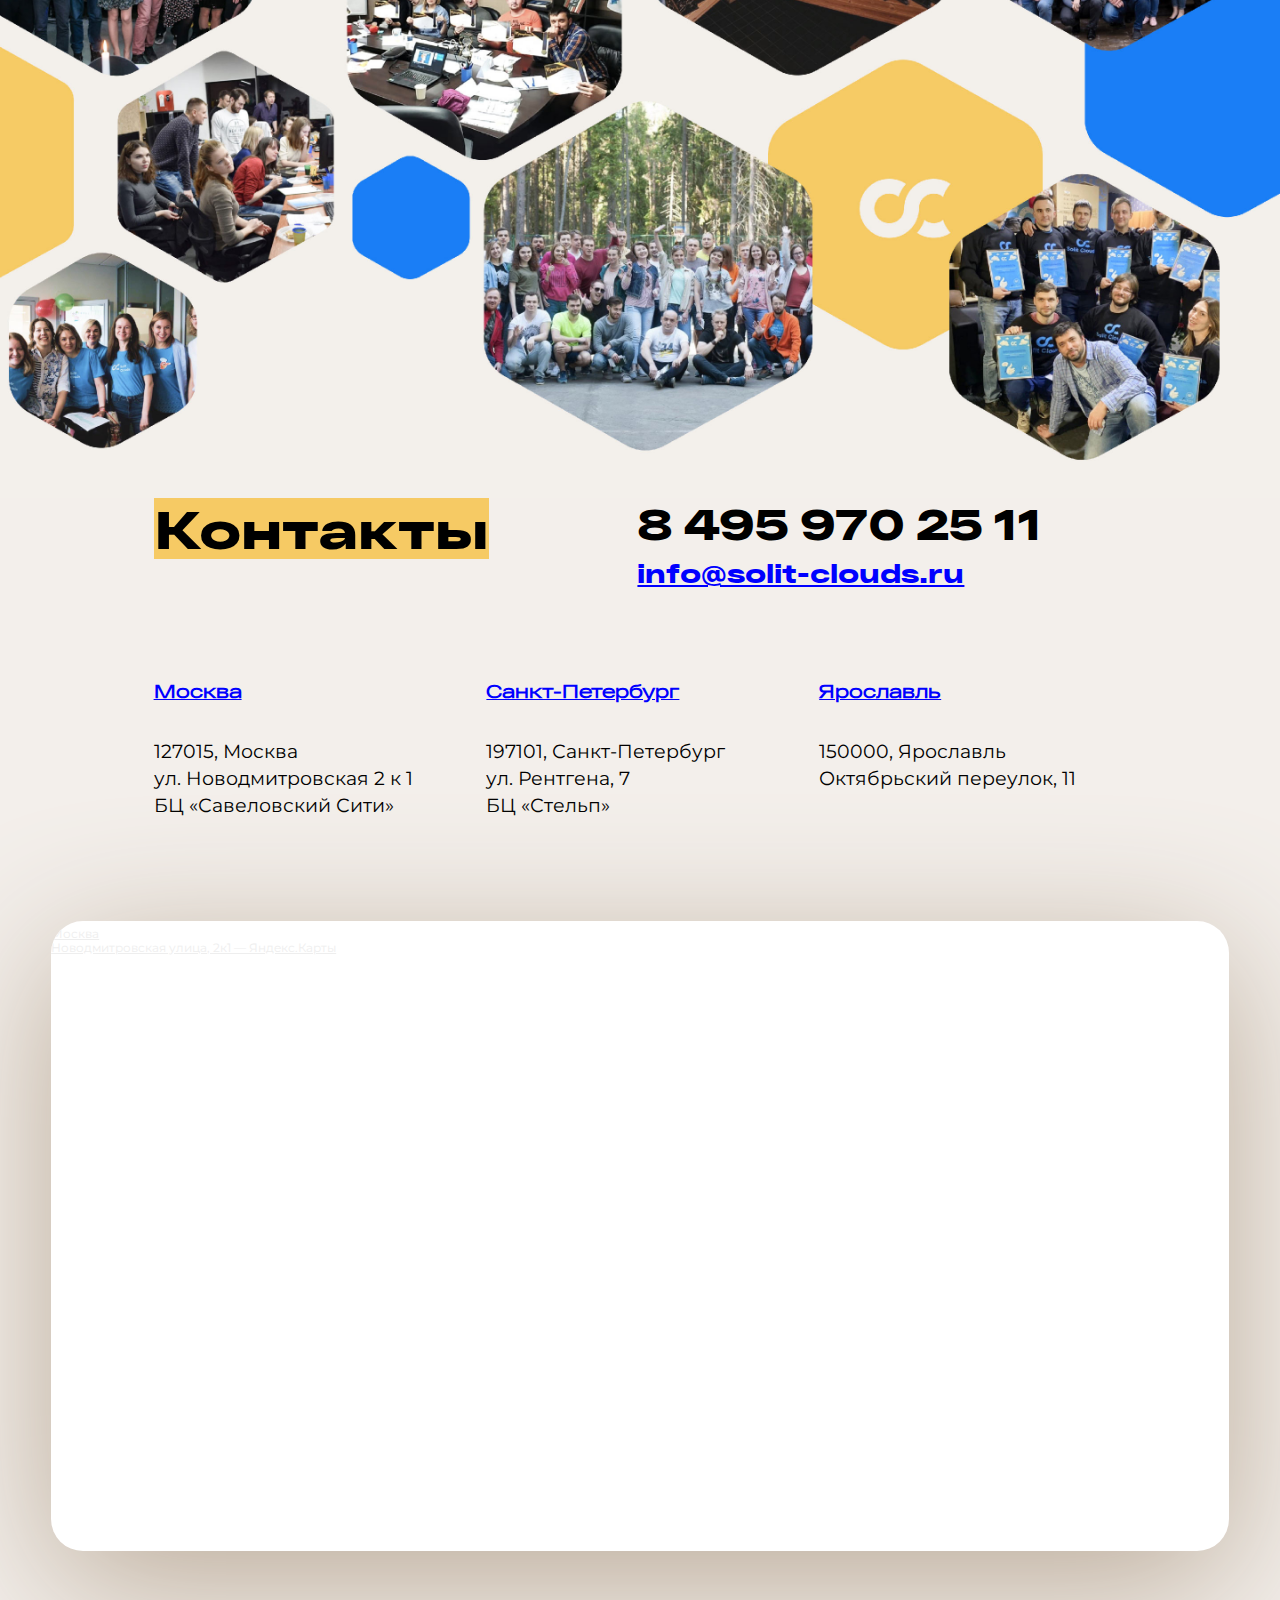
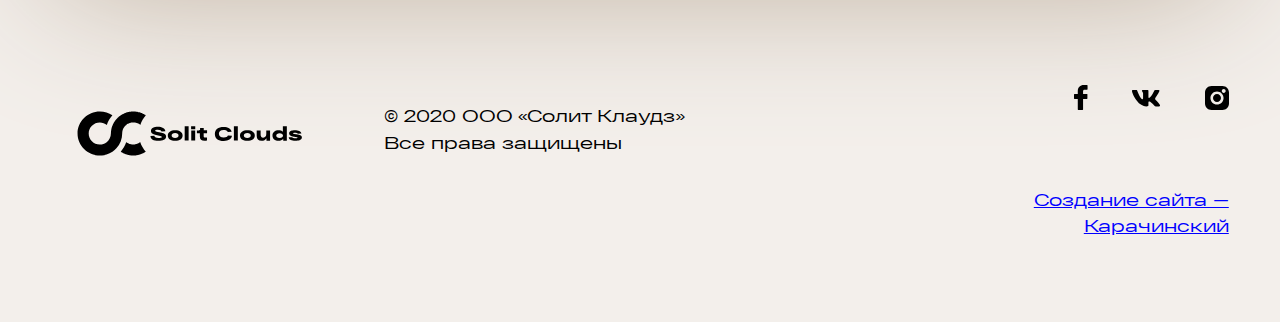
==== commit 30776203: "фикс мелких правок" ====
--- a/frontend/src/index.html
+++ b/frontend/src/index.html
@@ -242,7 +242,7 @@
          Мы открываем возможности для профессионального роста и заботимся о внутренней атмосфере в компании. Все, что мы делаем,
          соответствует нашей философии «делать мир лучше». С нами у тебя – океан возможностей.
        </p>
-       <p><a href="#" onclick="padContactShow()" class="joinLink">Присоединяйся!</a></p>
+       <!--<p><a href="#" onclick="padContactShow()" class="joinLink">Присоединяйся!</a></p>-->
        <p>
        <p class="personName">Александр<br>Носков</p>
        <small>Генеральный директор</small>
@@ -362,7 +362,7 @@
            <b>EHR — высокопроизводительное решение обработки больших данных</b>
            <p>Продукт создан для обработки, хранения и управления большими данными на основании стандарта управления объемом медицинской информации openEHR.
            </p>
-           <a href="https://ehr.solutions" class="product__link" style="background-color: #fc0; color: black;">ehr.solutions</a>
+          <!-- <a href="https://ehr.solutions" class="product__link" style="background-color: #fc0; color: black;">ehr.solutions</a>-->
          </div>
          <div class="productExtra">
            <p></p>
@@ -386,7 +386,7 @@
            </p>
 
 
-           <a href="https://idvp/io" class="product__link" style="background-color: white; color: black;">idvp.io</a>
+           <a href="https://idvp.io" target="_black" class="product__link" style="background-color: white; color: black;">idvp.io</a>
          </div>
          <div class="productExtra">
            <p><b>Data</b> — система для хранения и обработки данных, позволяет работать с любыми известными носителями и источниками информации, которую сводит в один общий отчет. Продукт обеспечивает насыщение данными всех потребителей как внутри
@@ -474,7 +474,7 @@
          <div class="photoHR">
            <img src="i/hr.png" class="photoHex">
          </div>
-         <div class="hrBTN"><img src="i/hr_telegram.svg" width="100%"></div>
+         <div class="hrBTN"><a style="border-width: 0" href="https://t.me/El_Encanto" target="_blank"><img src="i/hr_telegram.svg" width="100%"></a></div>
        </div>
 
        <div class="item itemText" id="career">
@@ -497,7 +497,7 @@
      <div class="padHRbottomDecor2"></div>
      <div class="padHRbottomDecor"></div>
 
-     <div class="pad padStudy">
+<!--     <div class="pad padStudy">
        <div class="item itemHalf marginB">
          <h1 class="hCategory bgColor">Обучение,<br> бенефиты,<br> преимущества работы у нас:
            <br>
@@ -587,7 +587,7 @@
        <div class="contacts"><a href="mailto:hr@solit-clouds.ru"><img src="i/icon_mail.png" class="iconBG">hr@solit-clouds.ru</a>
          <br><br><a href="https://instagram.com/solitcluds"><img src="i/icon_insta.png" class="iconBG">@solitclouds</a>
        </div>
-     </div>
+     </div>-->
 
      <div class="padPhotos">
        <img src="i/life_photos.jpg" style="width: 100vw" class="lifePhotos">
@@ -686,13 +686,13 @@
          <p>© 2020 ООО «Солит Клаудз»<br>
            Все права защищены</p>
          <p></p>
-         <p><a href="#">ФЗ о персональных данных</a></p>
+        <!-- <p><a href="#">ФЗ о персональных данных</a></p>-->
        </div>
 
        <div class="item itemThird alignRight">
-         <a href="#"><img src="i/icon_fb_footer.svg" class="footerSocial"></a>
-         <a href="#"><img src="i/icon_vk_footer.svg" class="footerSocial"></a>
-         <a href="#"><img src="i/icon_insta_footer.svg" class="footerSocial"></a>
+         <a href="https://www.facebook.com/solitclouds"  target="_blank"><img src="i/icon_fb_footer.svg" class="footerSocial"></a>
+         <a href="https://vk.com/solitclouds" target="_blank"><img src="i/icon_vk_footer.svg" class="footerSocial"></a>
+         <a href="https://instagram.com/solitclouds?igshid=p6b6z3ngo1gd" target="_blank"><img src="i/icon_insta_footer.svg" class="footerSocial"></a>
          <p>
            <a href="https://karachinsky.ru"><img src="i/logo_karachinsky.png" class="footerSasha">
              <div class="footerSashaText">Создание сайта &mdash; Карачинский</div>
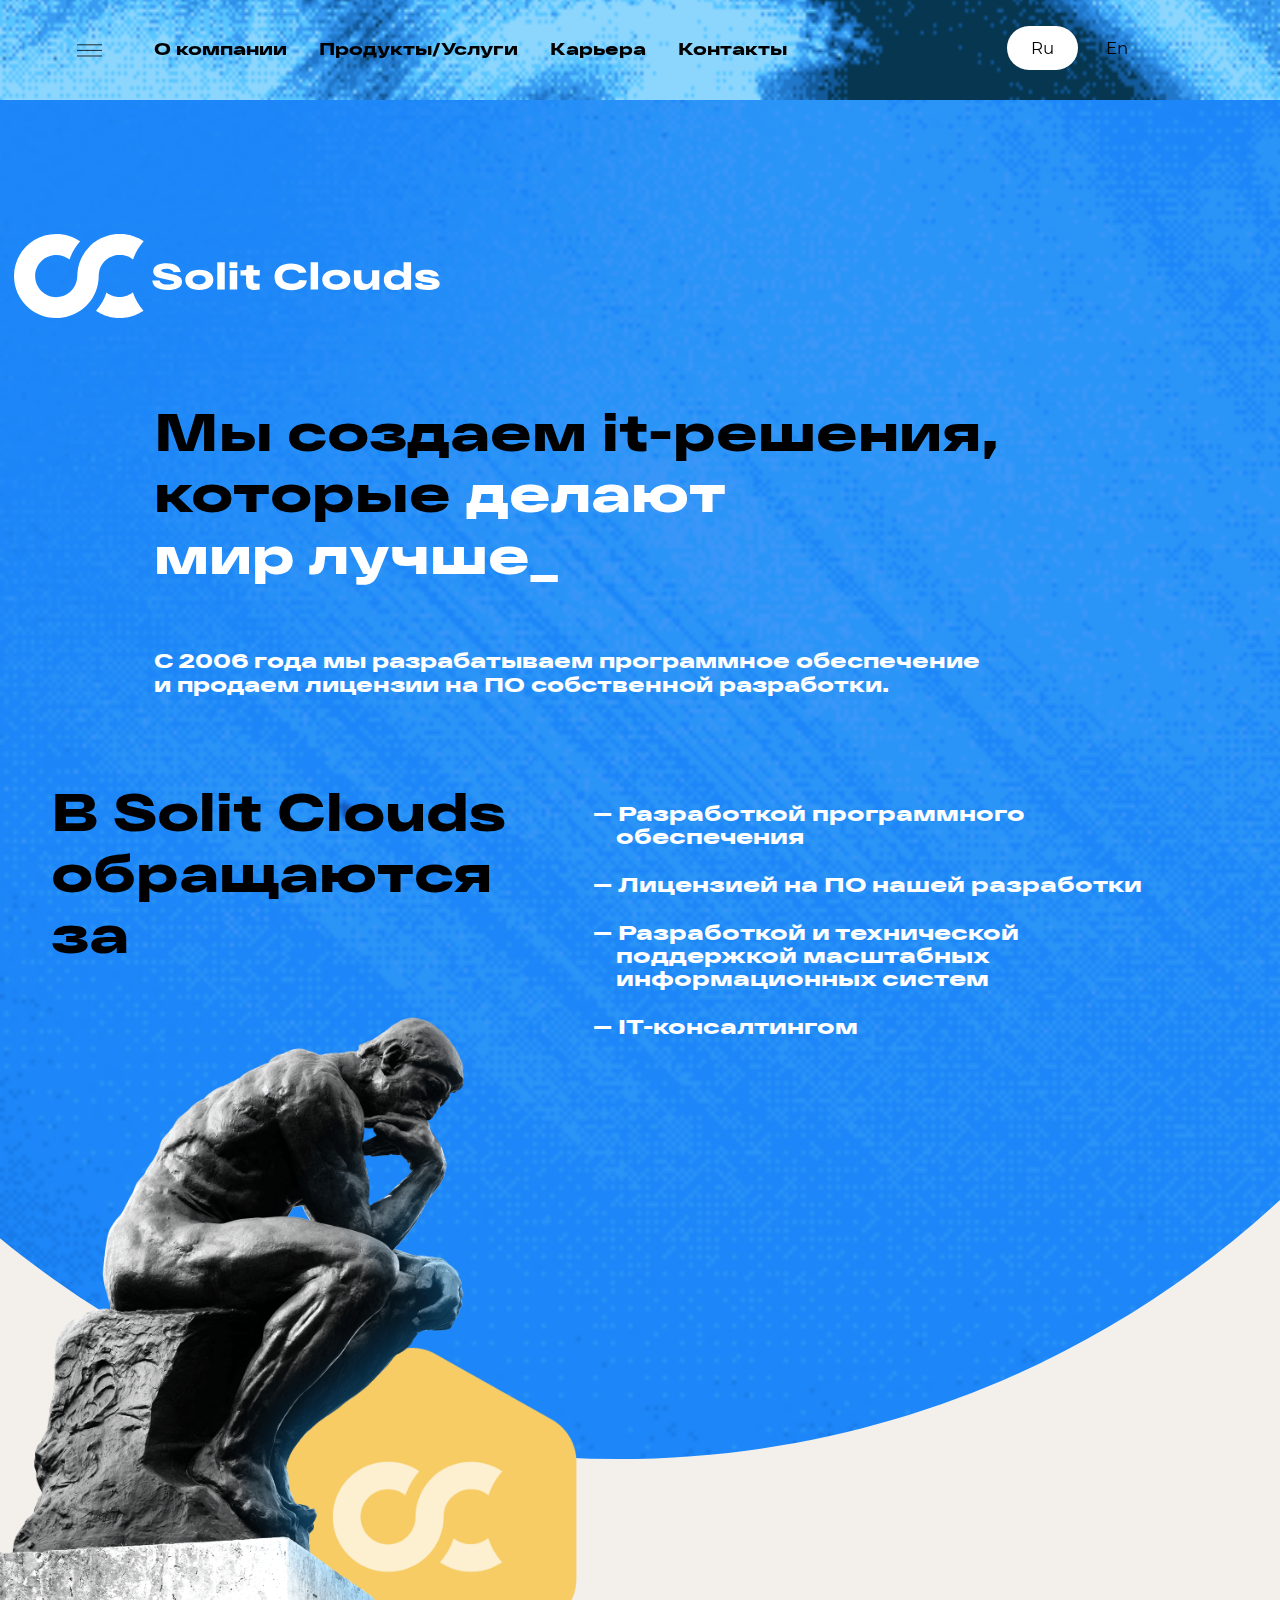
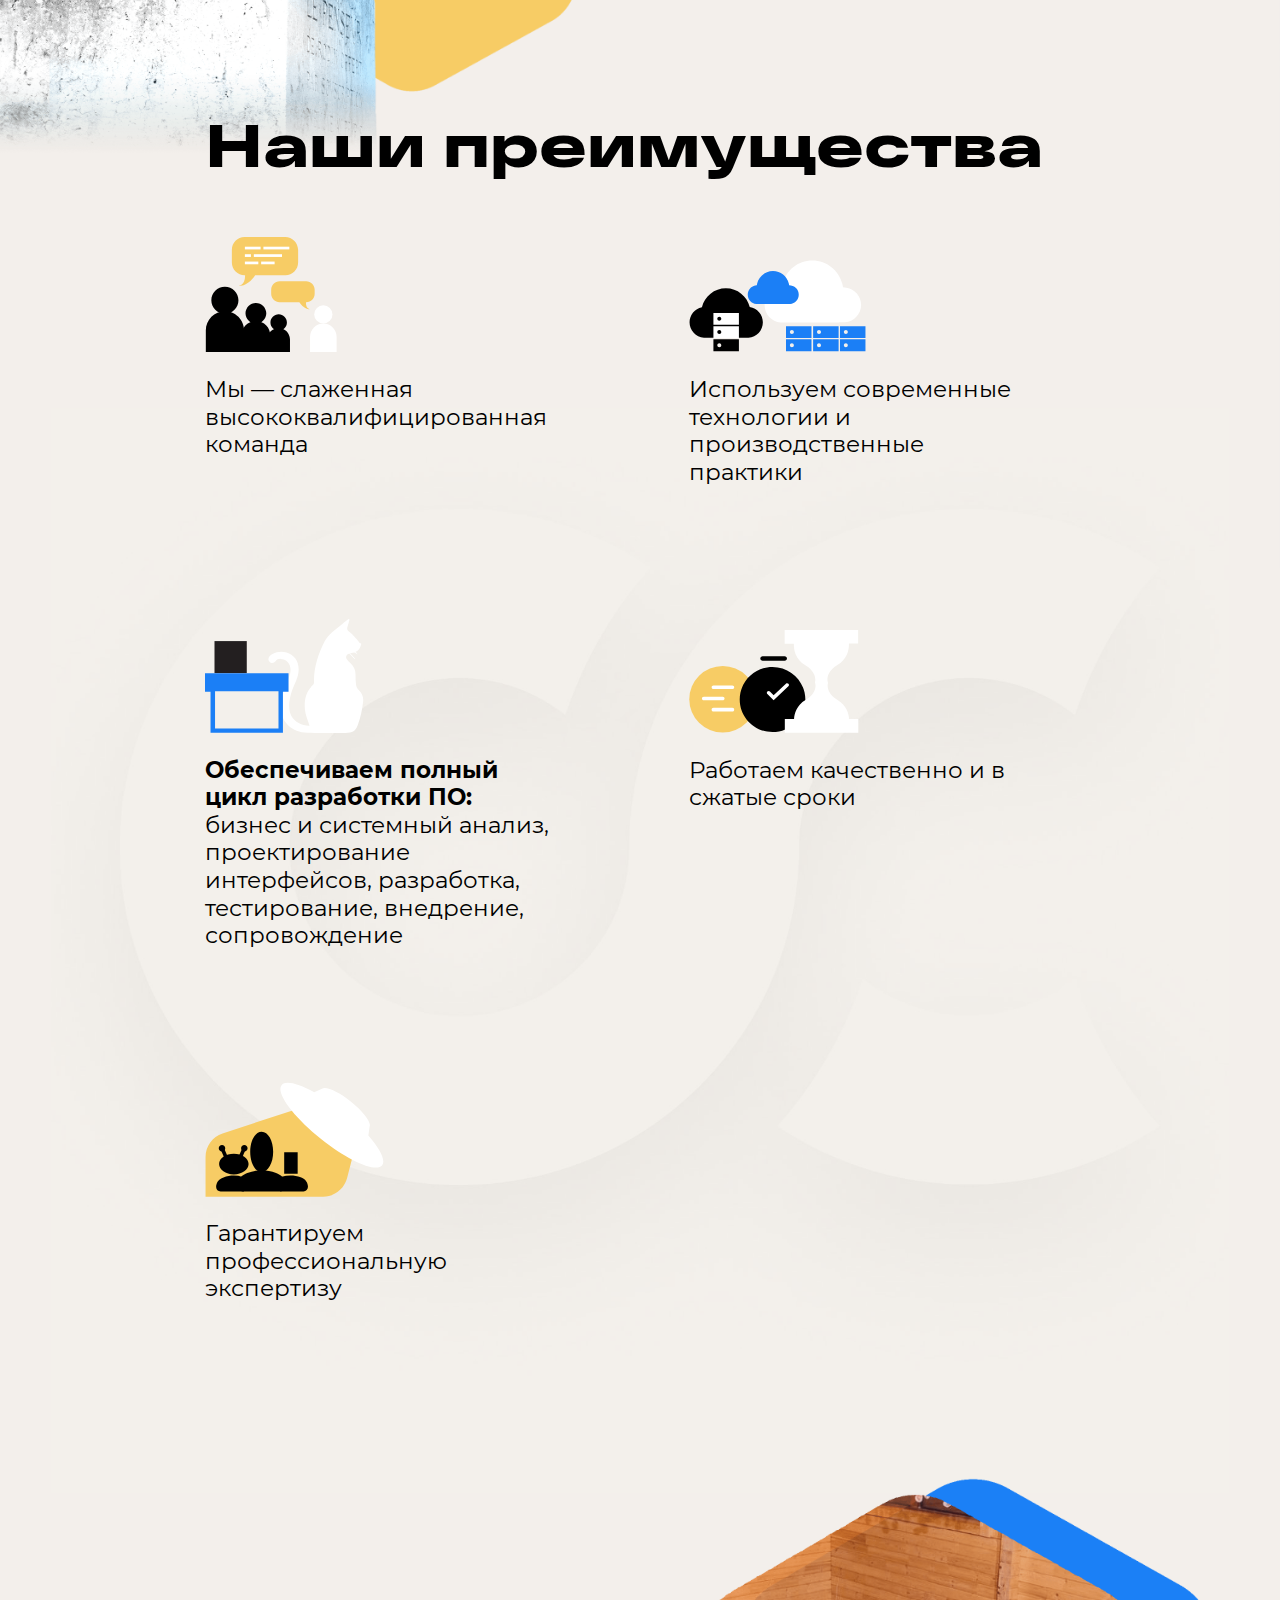
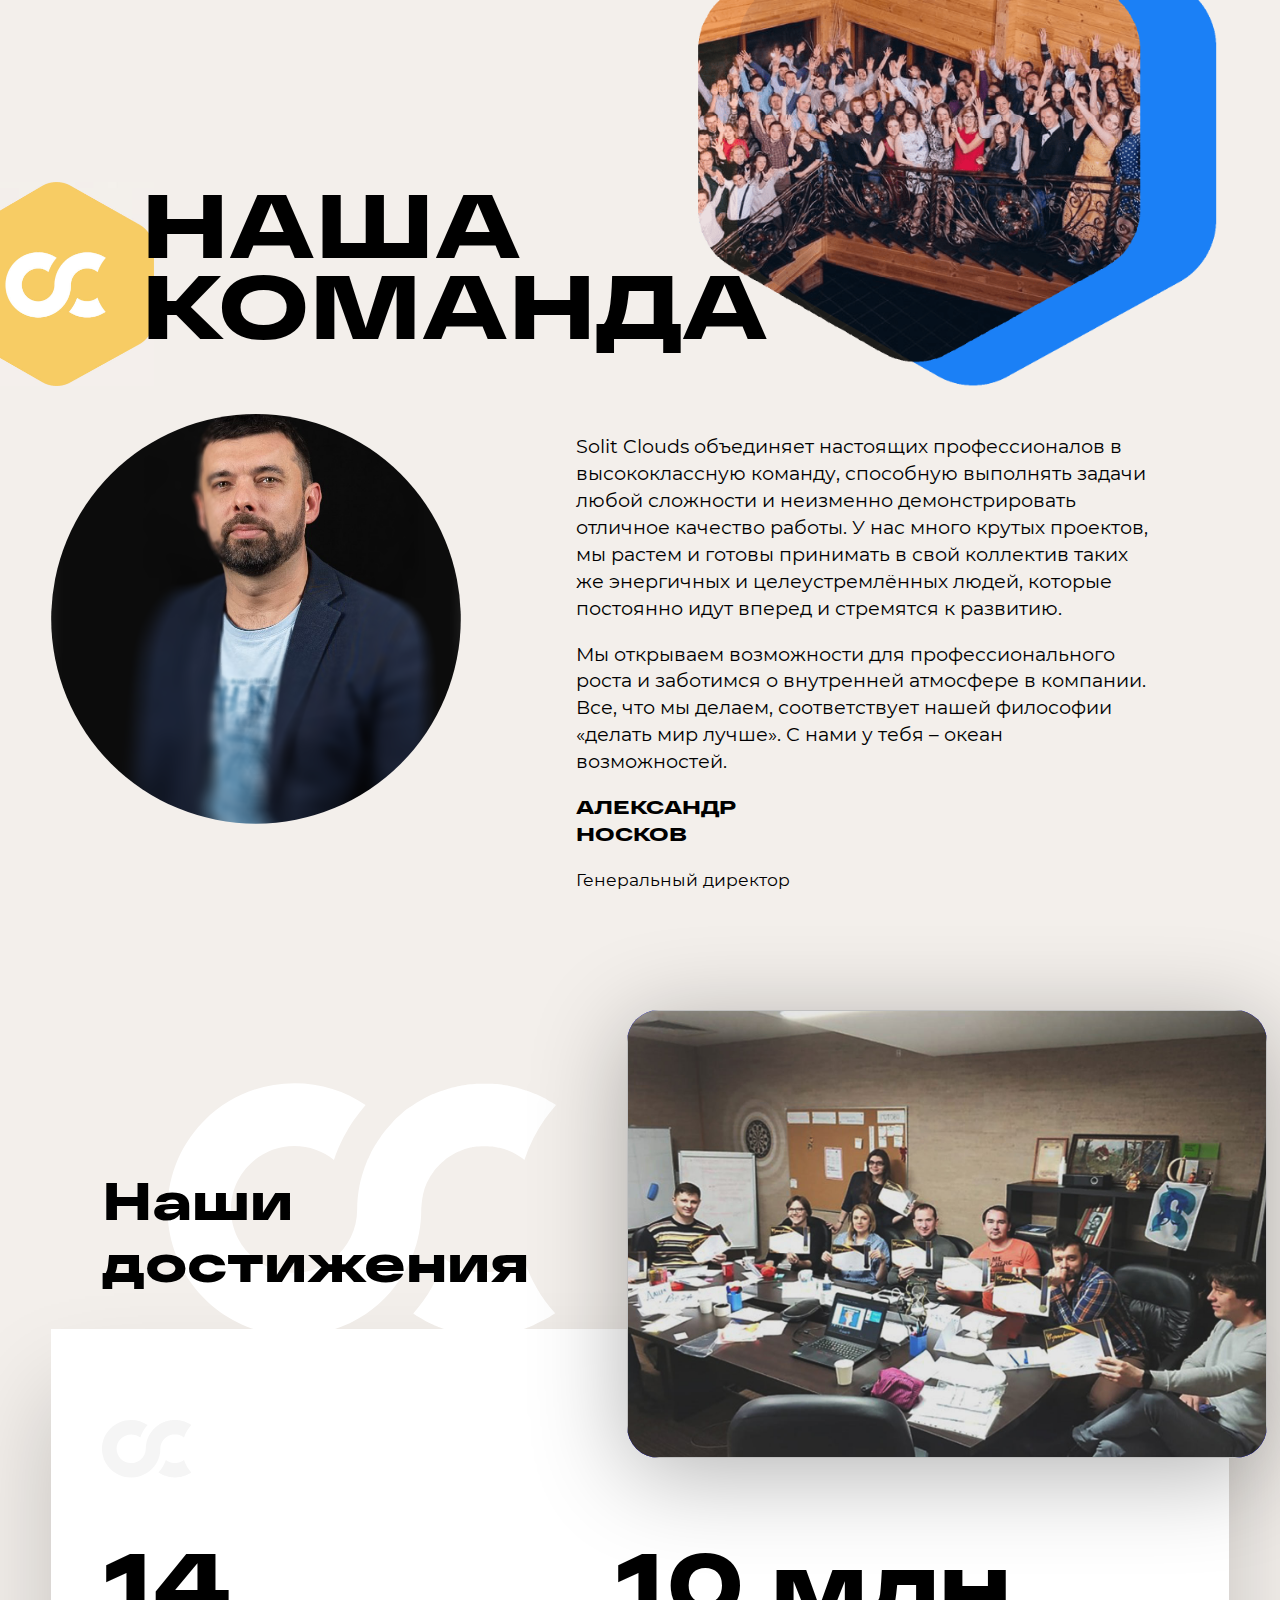
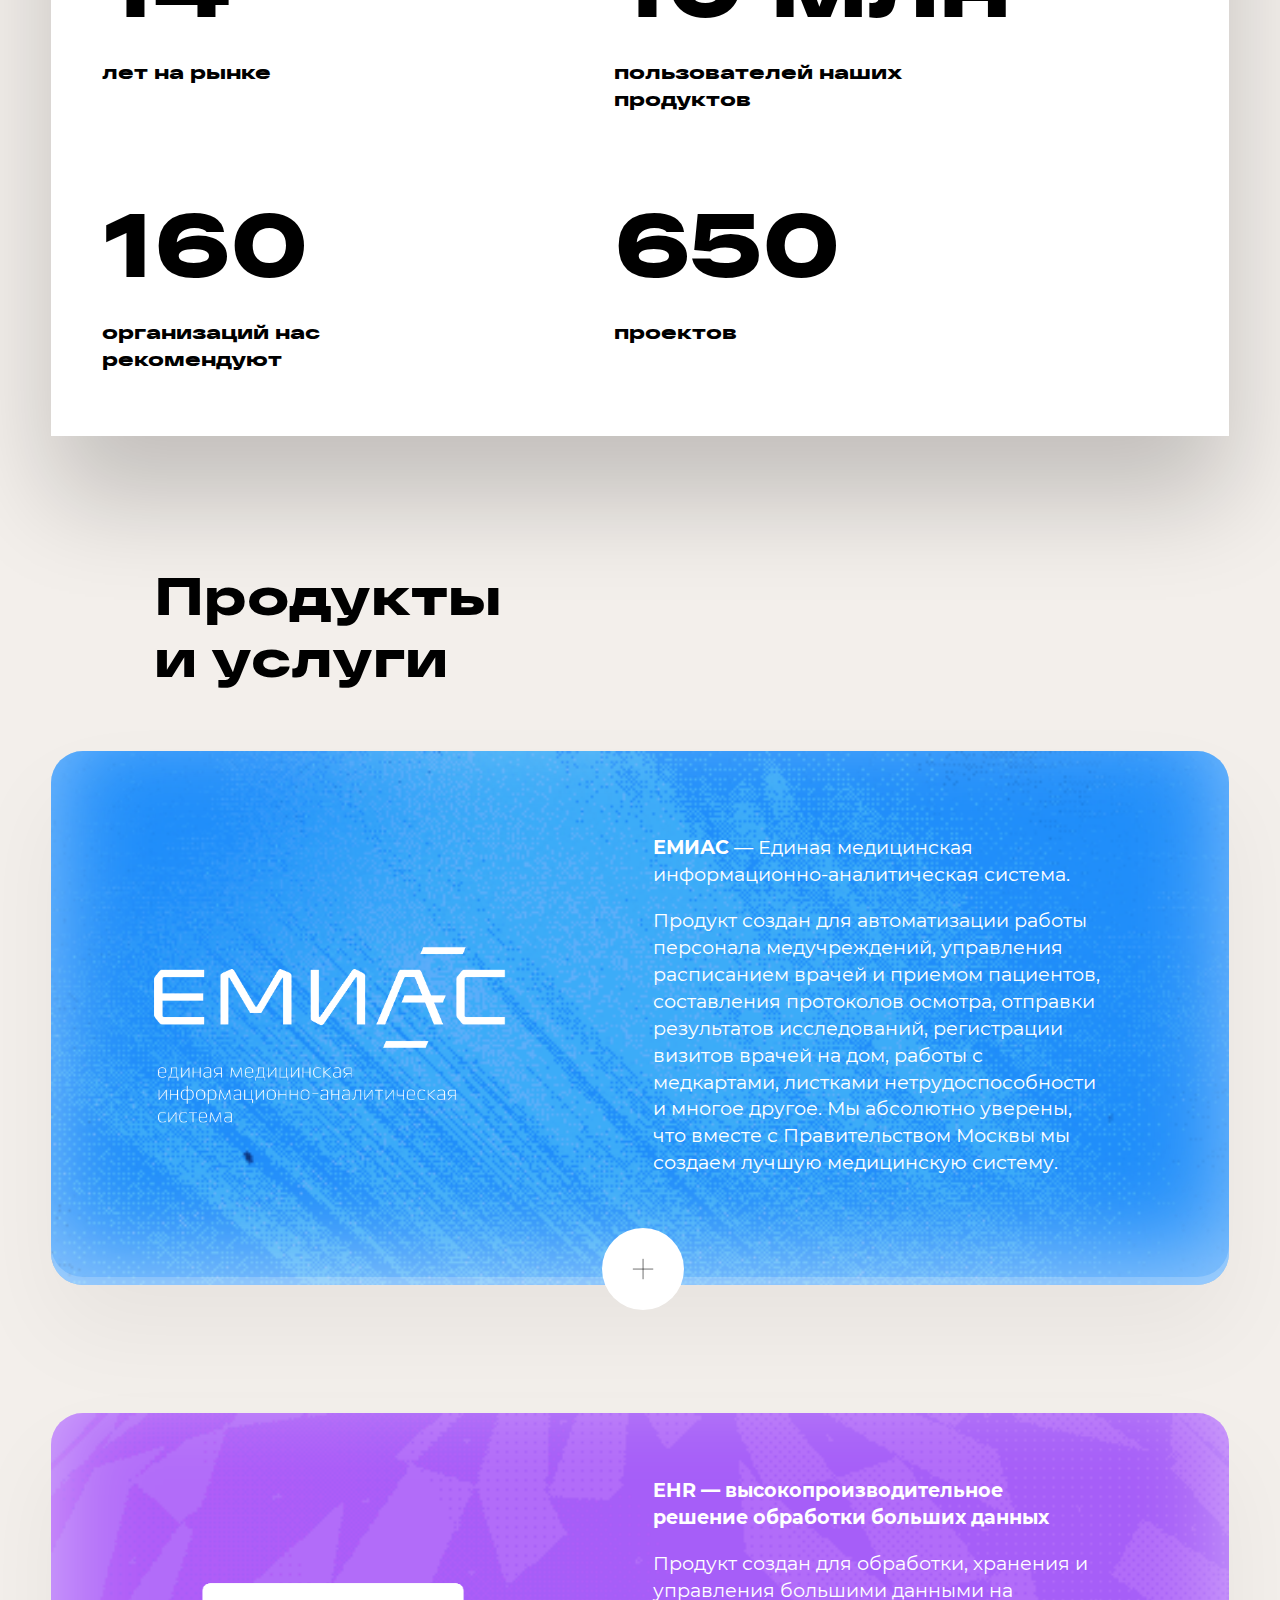
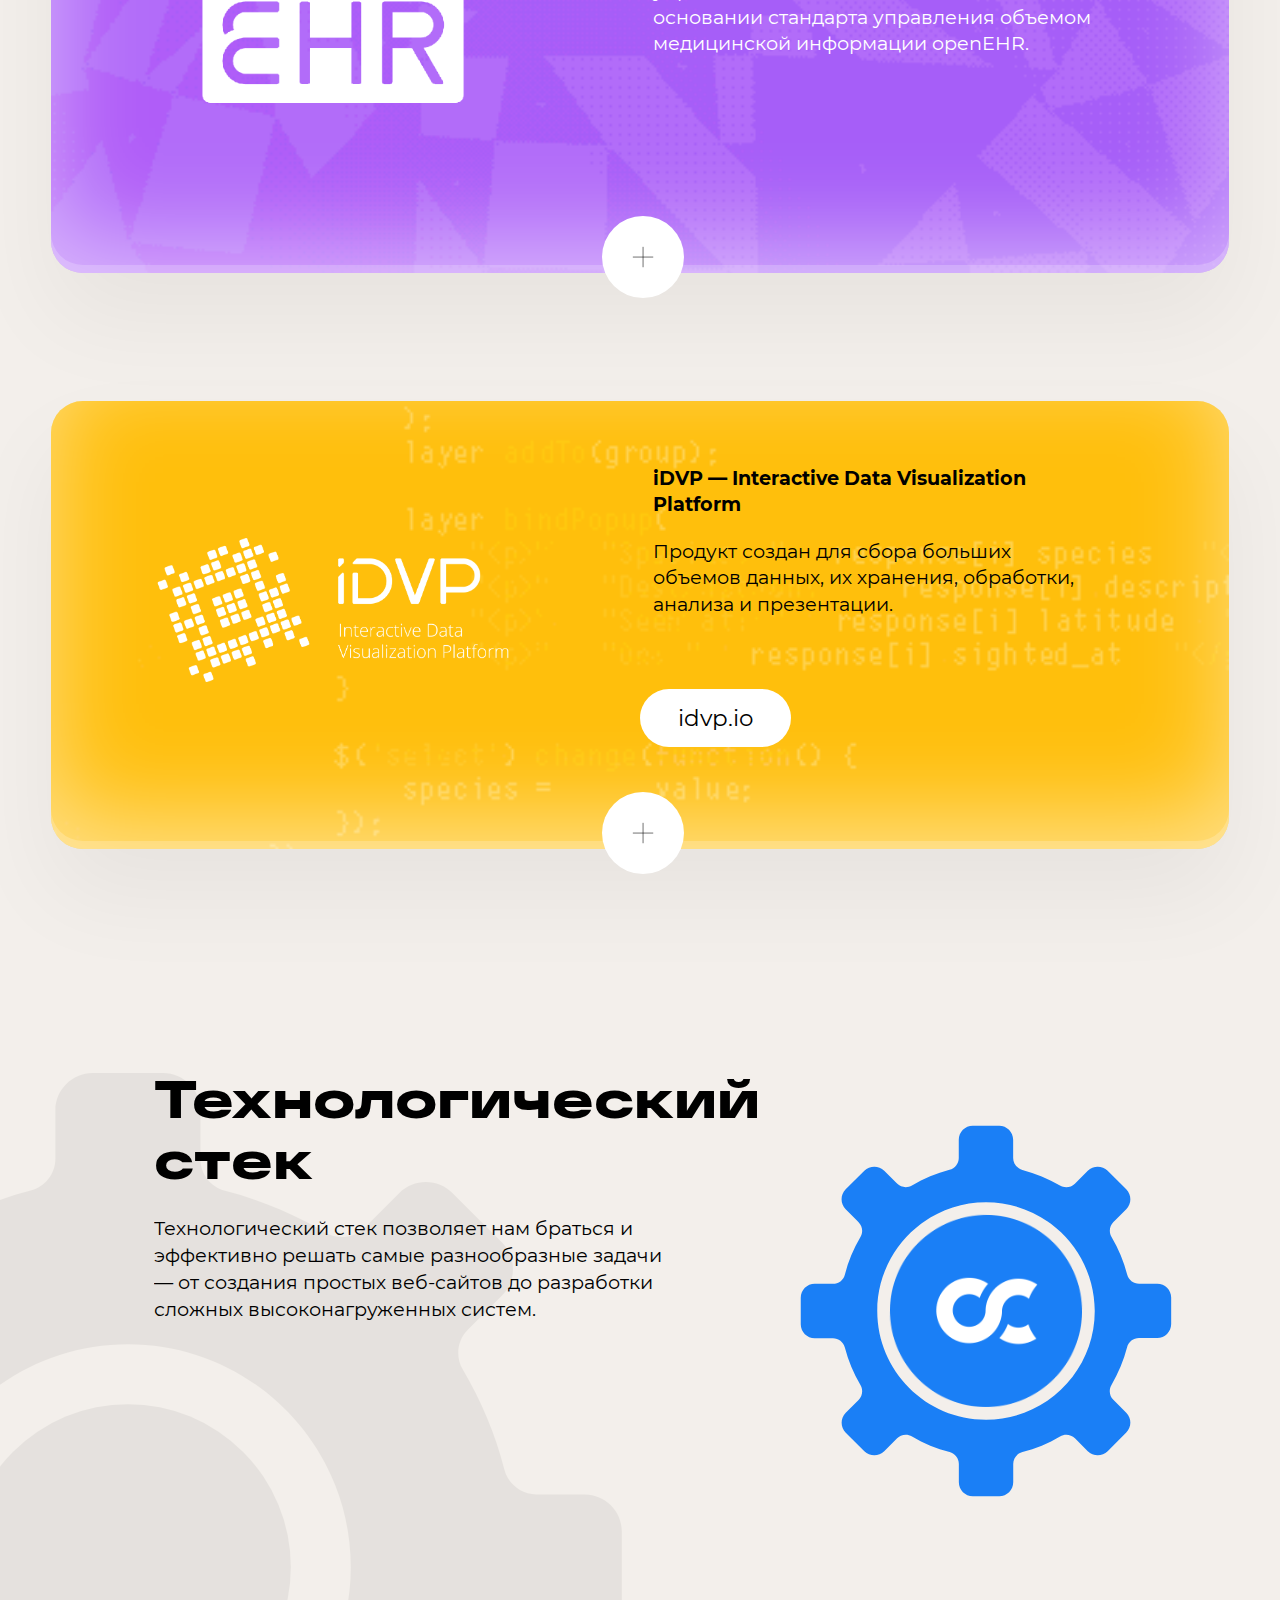
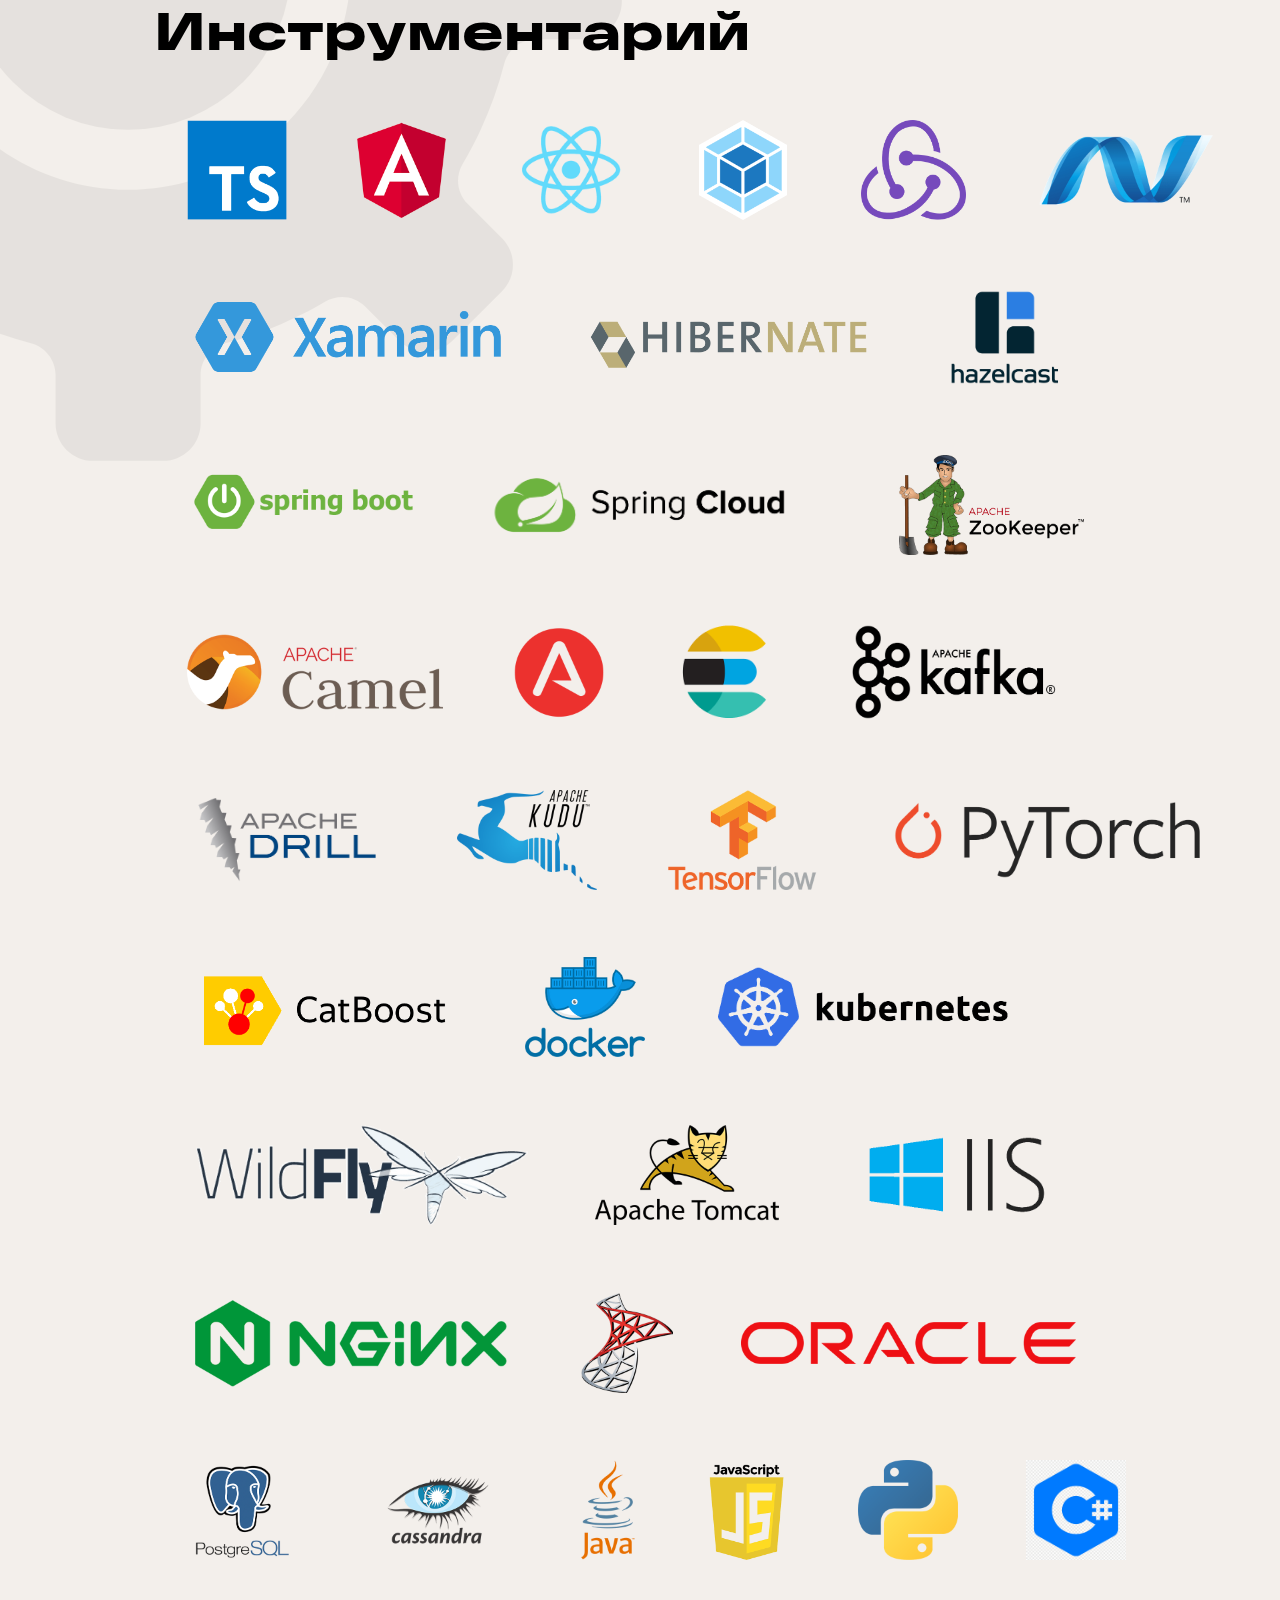
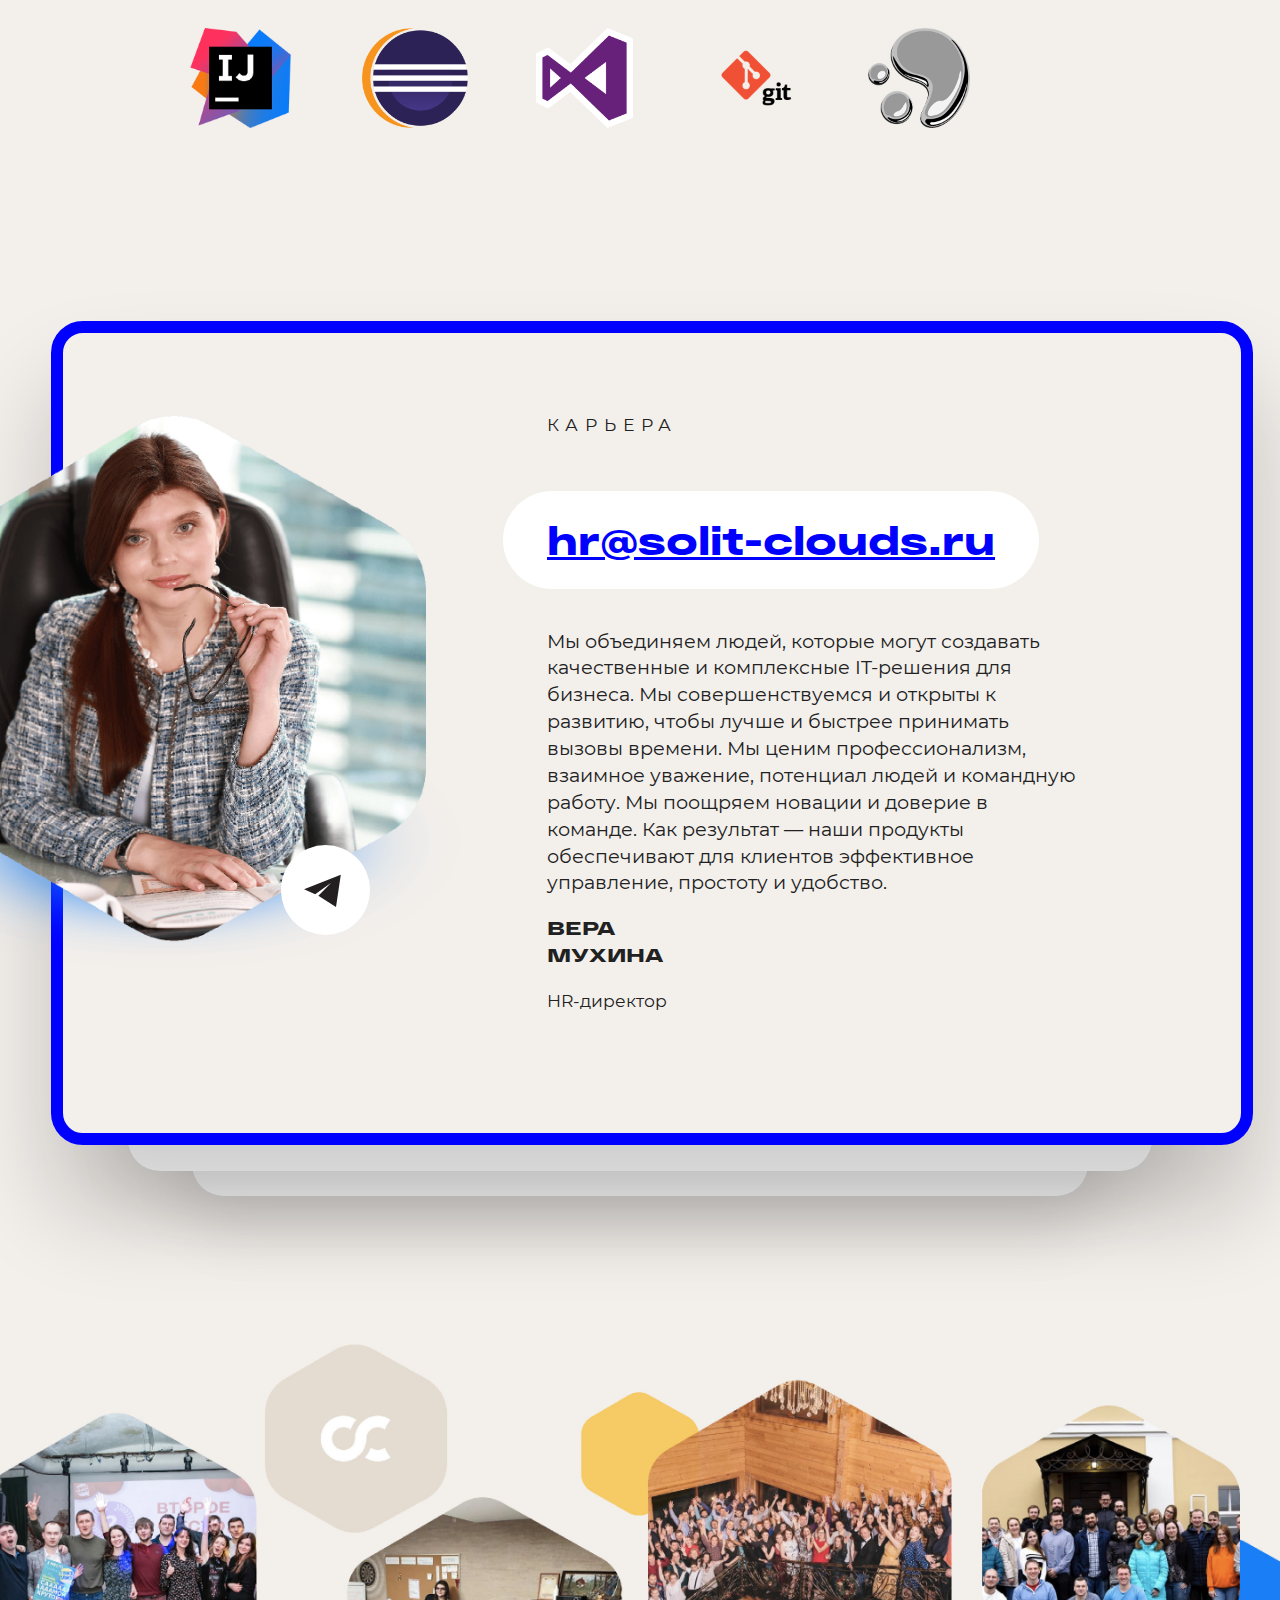
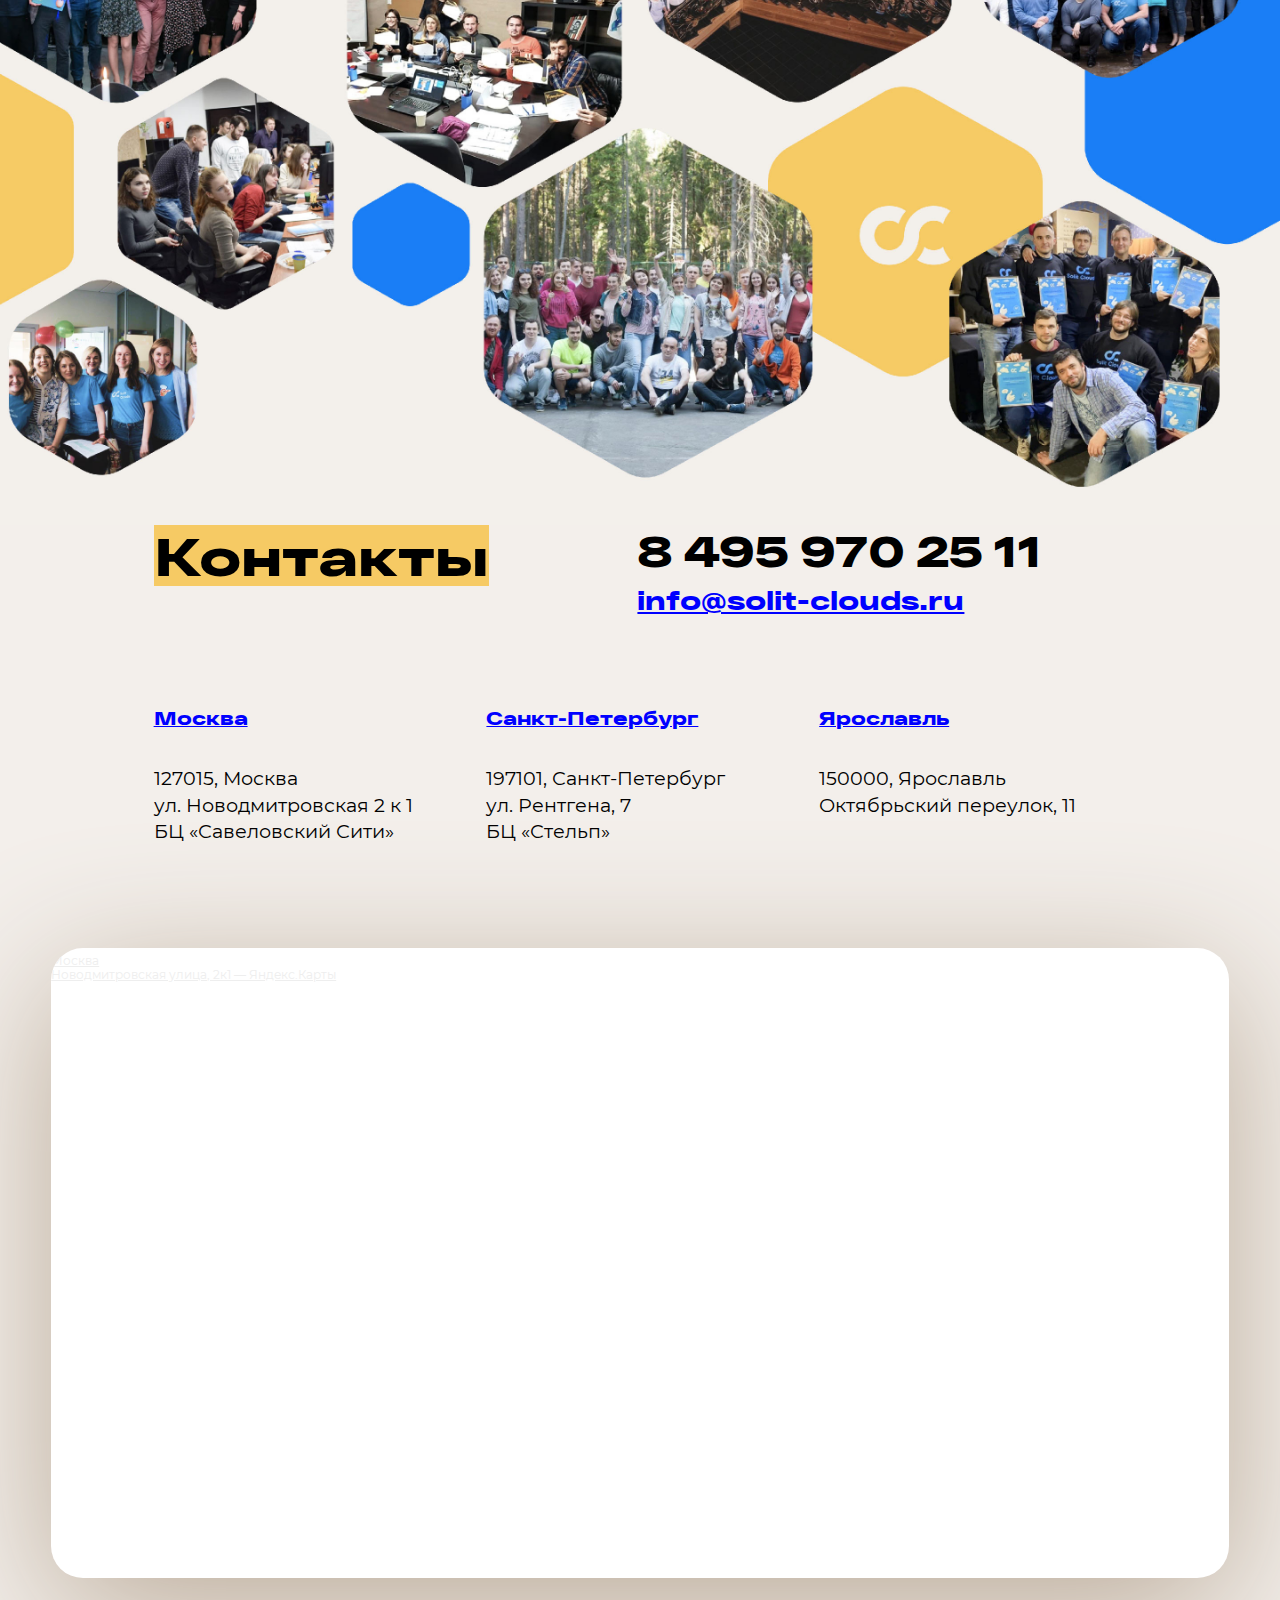
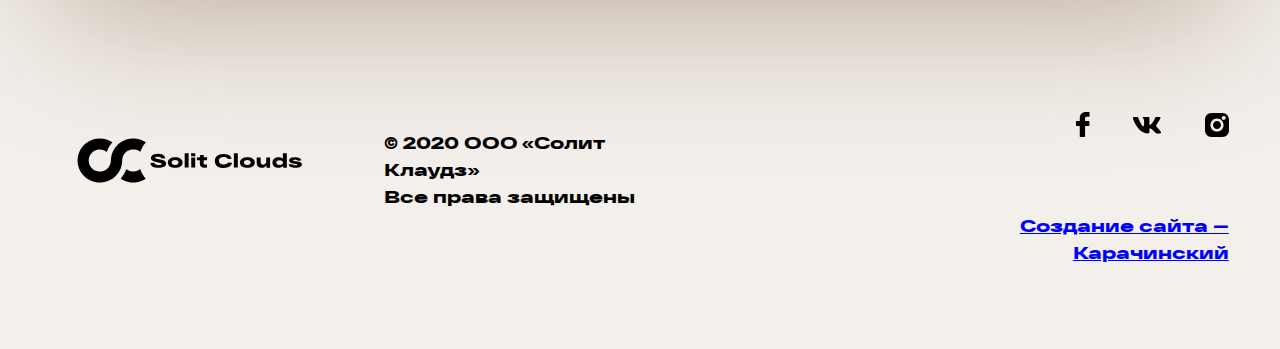
==== commit ea048e83: "перенес шрифты из cdn" ====
--- a/frontend/src/index.html
+++ b/frontend/src/index.html
@@ -273,7 +273,7 @@
          </div>
 
          <div class="achBlock">
-           <div class="achNumbers">10 000 000</div>
+           <div class="achNumbers">10 млн</div>
            <div class="achText">пользователей наших продуктов</div>
          </div>
 
--- a/frontend/src/css/desktop.css
+++ b/frontend/src/css/desktop.css
@@ -1,14 +1,173 @@
-@import url('https://fonts.googleapis.com/css?family=Montserrat:100,400,700,900&subset=cyrillic');
+@font-face {
+  font-family: 'Montserrat';
+  font-style: normal;
+  font-weight: 100;
+  src: url(../fonts/JTUQjIg1_i6t8kCHKm45_QpRxC7mw9c.woff) format('woff2');
+  unicode-range: U+0460-052F, U+1C80-1C88, U+20B4, U+2DE0-2DFF, U+A640-A69F, U+FE2E-FE2F;
+}
+/* cyrillic */
+@font-face {
+  font-family: 'Montserrat';
+  font-style: normal;
+  font-weight: 100;
+  src: url(../fonts/JTUQjIg1_i6t8kCHKm45_QpRzS7mw9c.woff) format('woff2');
+  unicode-range: U+0400-045F, U+0490-0491, U+04B0-04B1, U+2116;
+}
+/* vietnamese */
+@font-face {
+  font-family: 'Montserrat';
+  font-style: normal;
+  font-weight: 100;
+  src: url(../fonts/JTUQjIg1_i6t8kCHKm45_QpRxi7mw9c.woff) format('woff2');
+  unicode-range: U+0102-0103, U+0110-0111, U+0128-0129, U+0168-0169, U+01A0-01A1, U+01AF-01B0, U+1EA0-1EF9, U+20AB;
+}
+/* latin-ext */
+@font-face {
+  font-family: 'Montserrat';
+  font-style: normal;
+  font-weight: 100;
+  src: url(../fonts/JTUQjIg1_i6t8kCHKm45_QpRxy7mw9c.woff) format('woff2');
+  unicode-range: U+0100-024F, U+0259, U+1E00-1EFF, U+2020, U+20A0-20AB, U+20AD-20CF, U+2113, U+2C60-2C7F, U+A720-A7FF;
+}
+/* latin */
+@font-face {
+  font-family: 'Montserrat';
+  font-style: normal;
+  font-weight: 100;
+  src: url(../fonts/JTUQjIg1_i6t8kCHKm45_QpRyS7m.woff) format('woff2');
+  unicode-range: U+0000-00FF, U+0131, U+0152-0153, U+02BB-02BC, U+02C6, U+02DA, U+02DC, U+2000-206F, U+2074, U+20AC, U+2122, U+2191, U+2193, U+2212, U+2215, U+FEFF, U+FFFD;
+}
+/* cyrillic-ext */
+@font-face {
+  font-family: 'Montserrat';
+  font-style: normal;
+  font-weight: 400;
+  src: url(../fonts/JTUSjIg1_i6t8kCHKm459WRhyzbi.woff) format('woff2');
+  unicode-range: U+0460-052F, U+1C80-1C88, U+20B4, U+2DE0-2DFF, U+A640-A69F, U+FE2E-FE2F;
+}
+/* cyrillic */
+@font-face {
+  font-family: 'Montserrat';
+  font-style: normal;
+  font-weight: 400;
+  src: url(../fonts/JTUSjIg1_i6t8kCHKm459W1hyzbi.woff) format('woff2');
+  unicode-range: U+0400-045F, U+0490-0491, U+04B0-04B1, U+2116;
+}
+/* vietnamese */
+@font-face {
+  font-family: 'Montserrat';
+  font-style: normal;
+  font-weight: 400;
+  src: url(../fonts/JTUSjIg1_i6t8kCHKm459WZhyzbi.woff) format('woff2');
+  unicode-range: U+0102-0103, U+0110-0111, U+0128-0129, U+0168-0169, U+01A0-01A1, U+01AF-01B0, U+1EA0-1EF9, U+20AB;
+}
+/* latin-ext */
+@font-face {
+  font-family: 'Montserrat';
+  font-style: normal;
+  font-weight: 400;
+  src: url(../fonts/JTUSjIg1_i6t8kCHKm459Wdhyzbi.woff) format('woff2');
+  unicode-range: U+0100-024F, U+0259, U+1E00-1EFF, U+2020, U+20A0-20AB, U+20AD-20CF, U+2113, U+2C60-2C7F, U+A720-A7FF;
+}
+/* latin */
+@font-face {
+  font-family: 'Montserrat';
+  font-style: normal;
+  font-weight: 400;
+  src: url(../fonts/JTUSjIg1_i6t8kCHKm459Wlhyw.woff) format('woff2');
+  unicode-range: U+0000-00FF, U+0131, U+0152-0153, U+02BB-02BC, U+02C6, U+02DA, U+02DC, U+2000-206F, U+2074, U+20AC, U+2122, U+2191, U+2193, U+2212, U+2215, U+FEFF, U+FFFD;
+}
+/* cyrillic-ext */
+@font-face {
+  font-family: 'Montserrat';
+  font-style: normal;
+  font-weight: 700;
+  src: url(../fonts/JTURjIg1_i6t8kCHKm45_dJE3gTD_u50.woff) format('woff2');
+  unicode-range: U+0460-052F, U+1C80-1C88, U+20B4, U+2DE0-2DFF, U+A640-A69F, U+FE2E-FE2F;
+}
+/* cyrillic */
+@font-face {
+  font-family: 'Montserrat';
+  font-style: normal;
+  font-weight: 700;
+  src: url(../fonts/JTURjIg1_i6t8kCHKm45_dJE3g3D_u50.woff) format('woff2');
+  unicode-range: U+0400-045F, U+0490-0491, U+04B0-04B1, U+2116;
+}
+/* vietnamese */
+@font-face {
+  font-family: 'Montserrat';
+  font-style: normal;
+  font-weight: 700;
+  src: url(../fonts/JTURjIg1_i6t8kCHKm45_dJE3gbD_u50.woff) format('woff2');
+  unicode-range: U+0102-0103, U+0110-0111, U+0128-0129, U+0168-0169, U+01A0-01A1, U+01AF-01B0, U+1EA0-1EF9, U+20AB;
+}
+/* latin-ext */
+@font-face {
+  font-family: 'Montserrat';
+  font-style: normal;
+  font-weight: 700;
+  src: url(../fonts/JTURjIg1_i6t8kCHKm45_dJE3gfD_u50.woff) format('woff2');
+  unicode-range: U+0100-024F, U+0259, U+1E00-1EFF, U+2020, U+20A0-20AB, U+20AD-20CF, U+2113, U+2C60-2C7F, U+A720-A7FF;
+}
+/* latin */
+@font-face {
+  font-family: 'Montserrat';
+  font-style: normal;
+  font-weight: 700;
+  src: url(../fonts/JTURjIg1_i6t8kCHKm45_dJE3gnD_g.woff) format('woff2');
+  unicode-range: U+0000-00FF, U+0131, U+0152-0153, U+02BB-02BC, U+02C6, U+02DA, U+02DC, U+2000-206F, U+2074, U+20AC, U+2122, U+2191, U+2193, U+2212, U+2215, U+FEFF, U+FFFD;
+}
+/* cyrillic-ext */
+@font-face {
+  font-family: 'Montserrat';
+  font-style: normal;
+  font-weight: 900;
+  src: url(../fonts/JTURjIg1_i6t8kCHKm45_epG3gTD_u50.woff) format('woff2');
+  unicode-range: U+0460-052F, U+1C80-1C88, U+20B4, U+2DE0-2DFF, U+A640-A69F, U+FE2E-FE2F;
+}
+/* cyrillic */
+@font-face {
+  font-family: 'Montserrat';
+  font-style: normal;
+  font-weight: 900;
+  src: url(../fonts/JTURjIg1_i6t8kCHKm45_epG3g3D_u50.woff) format('woff2');
+  unicode-range: U+0400-045F, U+0490-0491, U+04B0-04B1, U+2116;
+}
+/* vietnamese */
+@font-face {
+  font-family: 'Montserrat';
+  font-style: normal;
+  font-weight: 900;
+  src: url(../fonts/JTURjIg1_i6t8kCHKm45_epG3gbD_u50.woff) format('woff2');
+  unicode-range: U+0102-0103, U+0110-0111, U+0128-0129, U+0168-0169, U+01A0-01A1, U+01AF-01B0, U+1EA0-1EF9, U+20AB;
+}
+/* latin-ext */
+@font-face {
+  font-family: 'Montserrat';
+  font-style: normal;
+  font-weight: 900;
+  src: url(../fonts/JTURjIg1_i6t8kCHKm45_epG3gfD_u50.woff) format('woff2');
+  unicode-range: U+0100-024F, U+0259, U+1E00-1EFF, U+2020, U+20A0-20AB, U+20AD-20CF, U+2113, U+2C60-2C7F, U+A720-A7FF;
+}
+/* latin */
+@font-face {
+  font-family: 'Montserrat';
+  font-style: normal;
+  font-weight: 900;
+  src: url(../fonts/JTURjIg1_i6t8kCHKm45_epG3gnD_g.woff) format('woff2');
+  unicode-range: U+0000-00FF, U+0131, U+0152-0153, U+02BB-02BC, U+02C6, U+02DA, U+02DC, U+2000-206F, U+2074, U+20AC, U+2122, U+2191, U+2193, U+2212, U+2215, U+FEFF, U+FFFD;
+}
+
 @import url("//hello.myfonts.net/count/3be3c3");
 
 @font-face {
   font-family: 'RFDewiExpanded-Black';
-  src: url('../webFonts/RFDewiExpanded-Black/font.woff2') format('woff2'), url('../webFonts/RFDewiExpanded-Black/font.woff') format('woff');
+  src: url('../web-fonts/black/font.woff') format('woff');
 }
 
 @font-face {
   font-family: 'RFDewiExpanded-Regular';
-  src: url('../webFonts/RFDewiExpanded-Regular/font.woff2') format('woff2'), url('../webFonts/RFDewiExpanded-Regular/font.woff') format('woff');
+  src: url('../web-fonts/black/font.woff') format('woff');
 }
 
 ::-moz-selection {
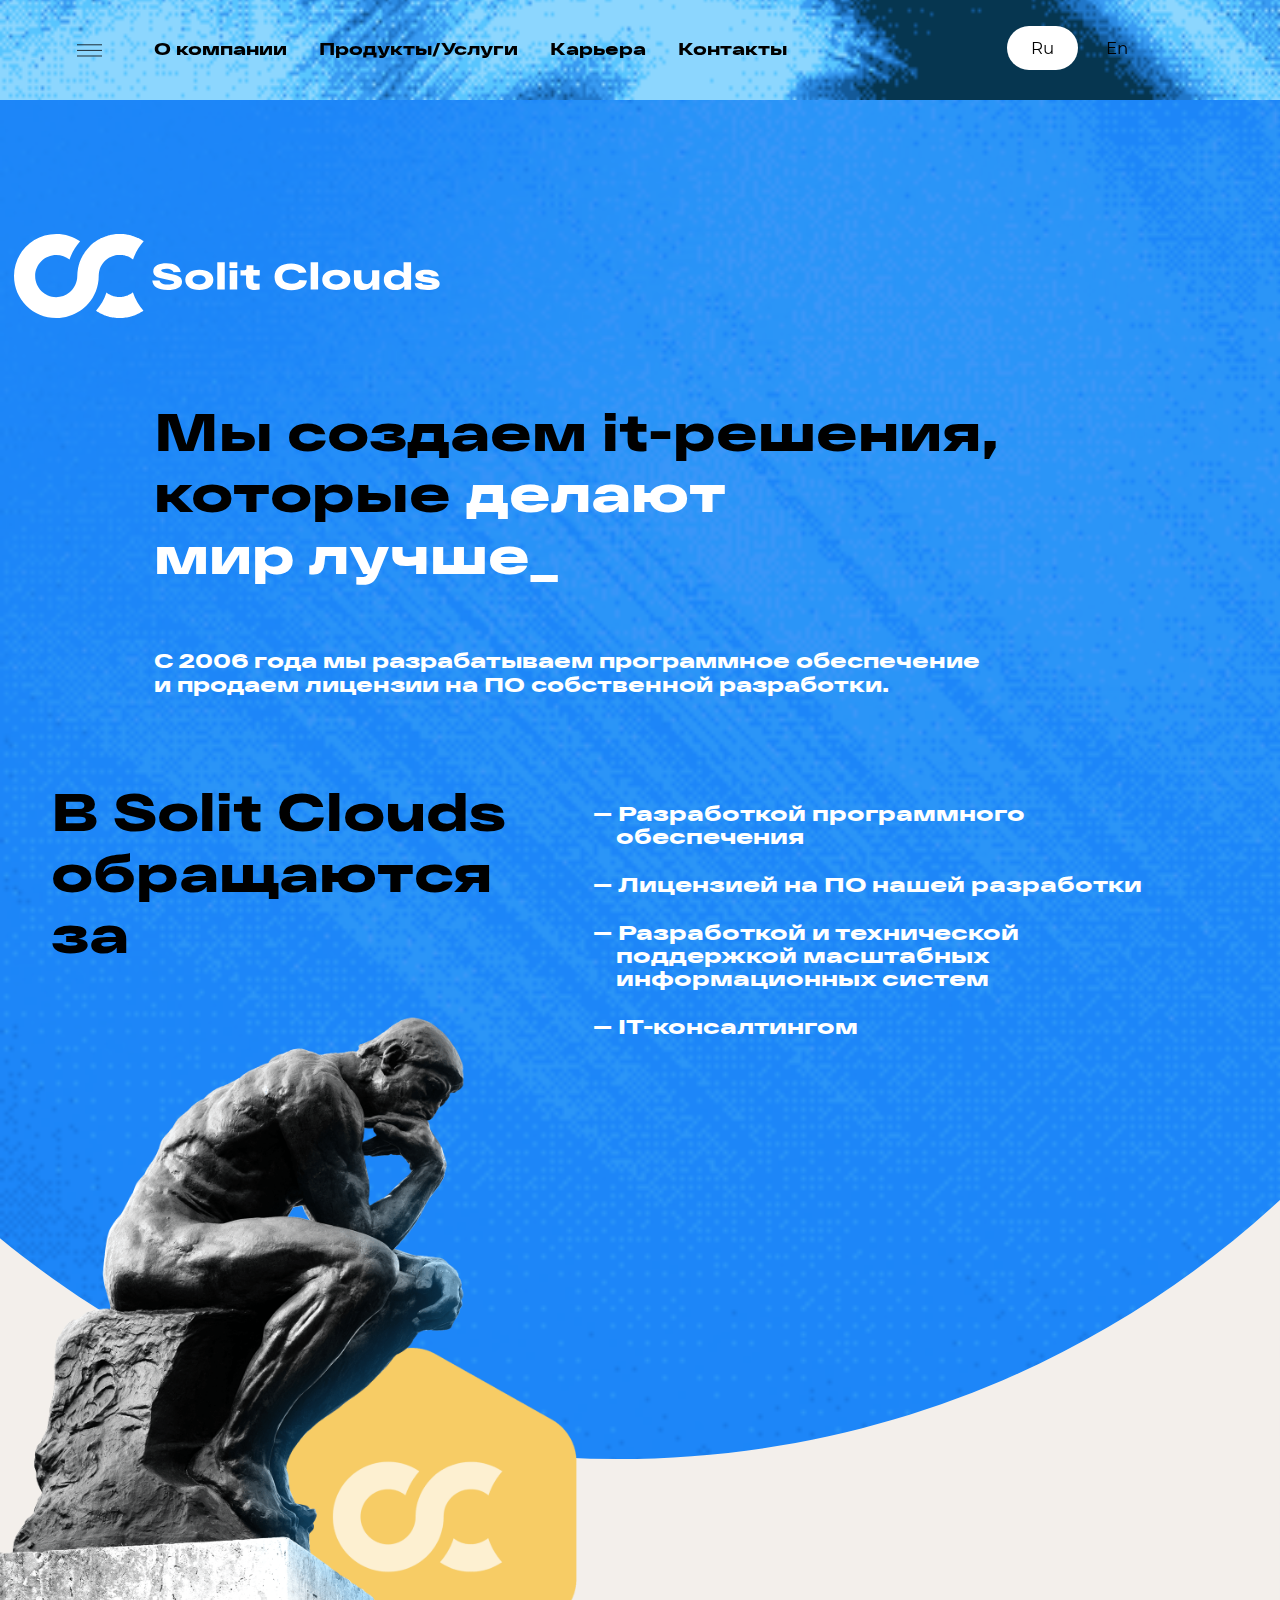
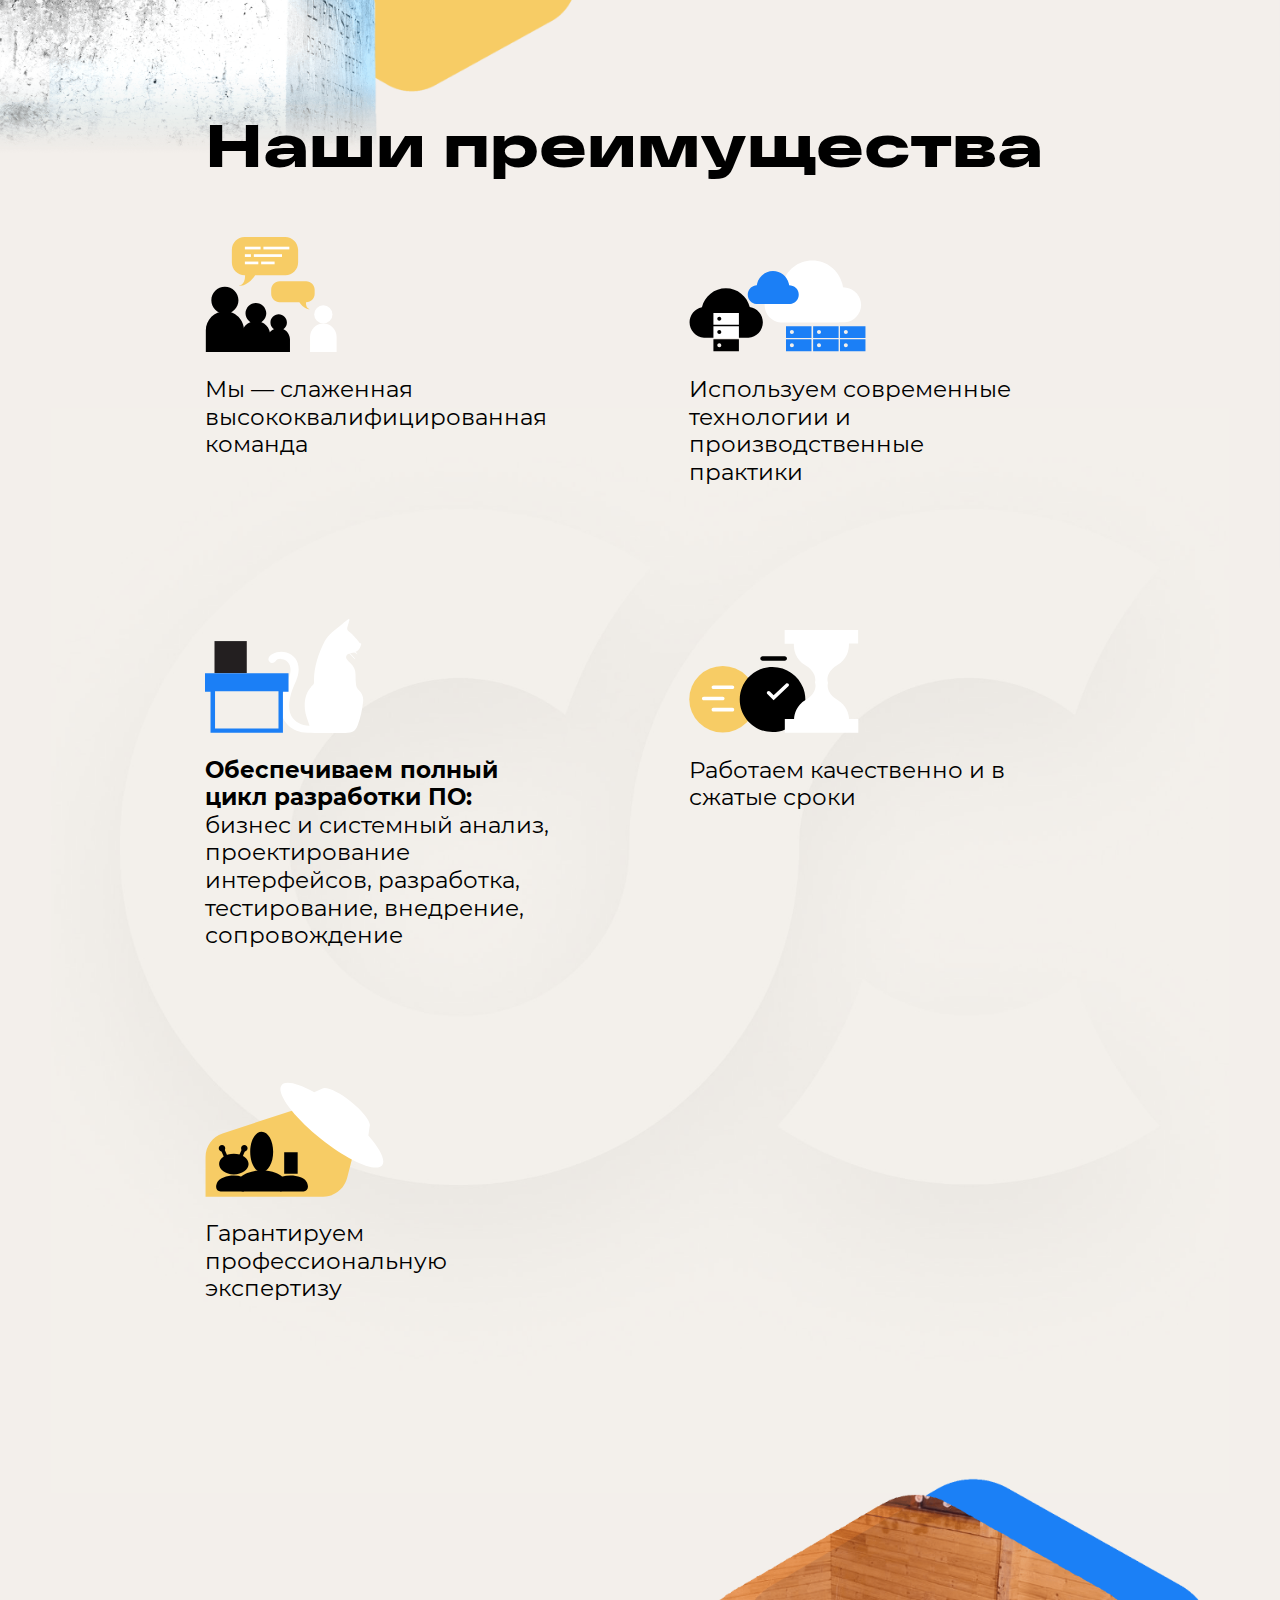
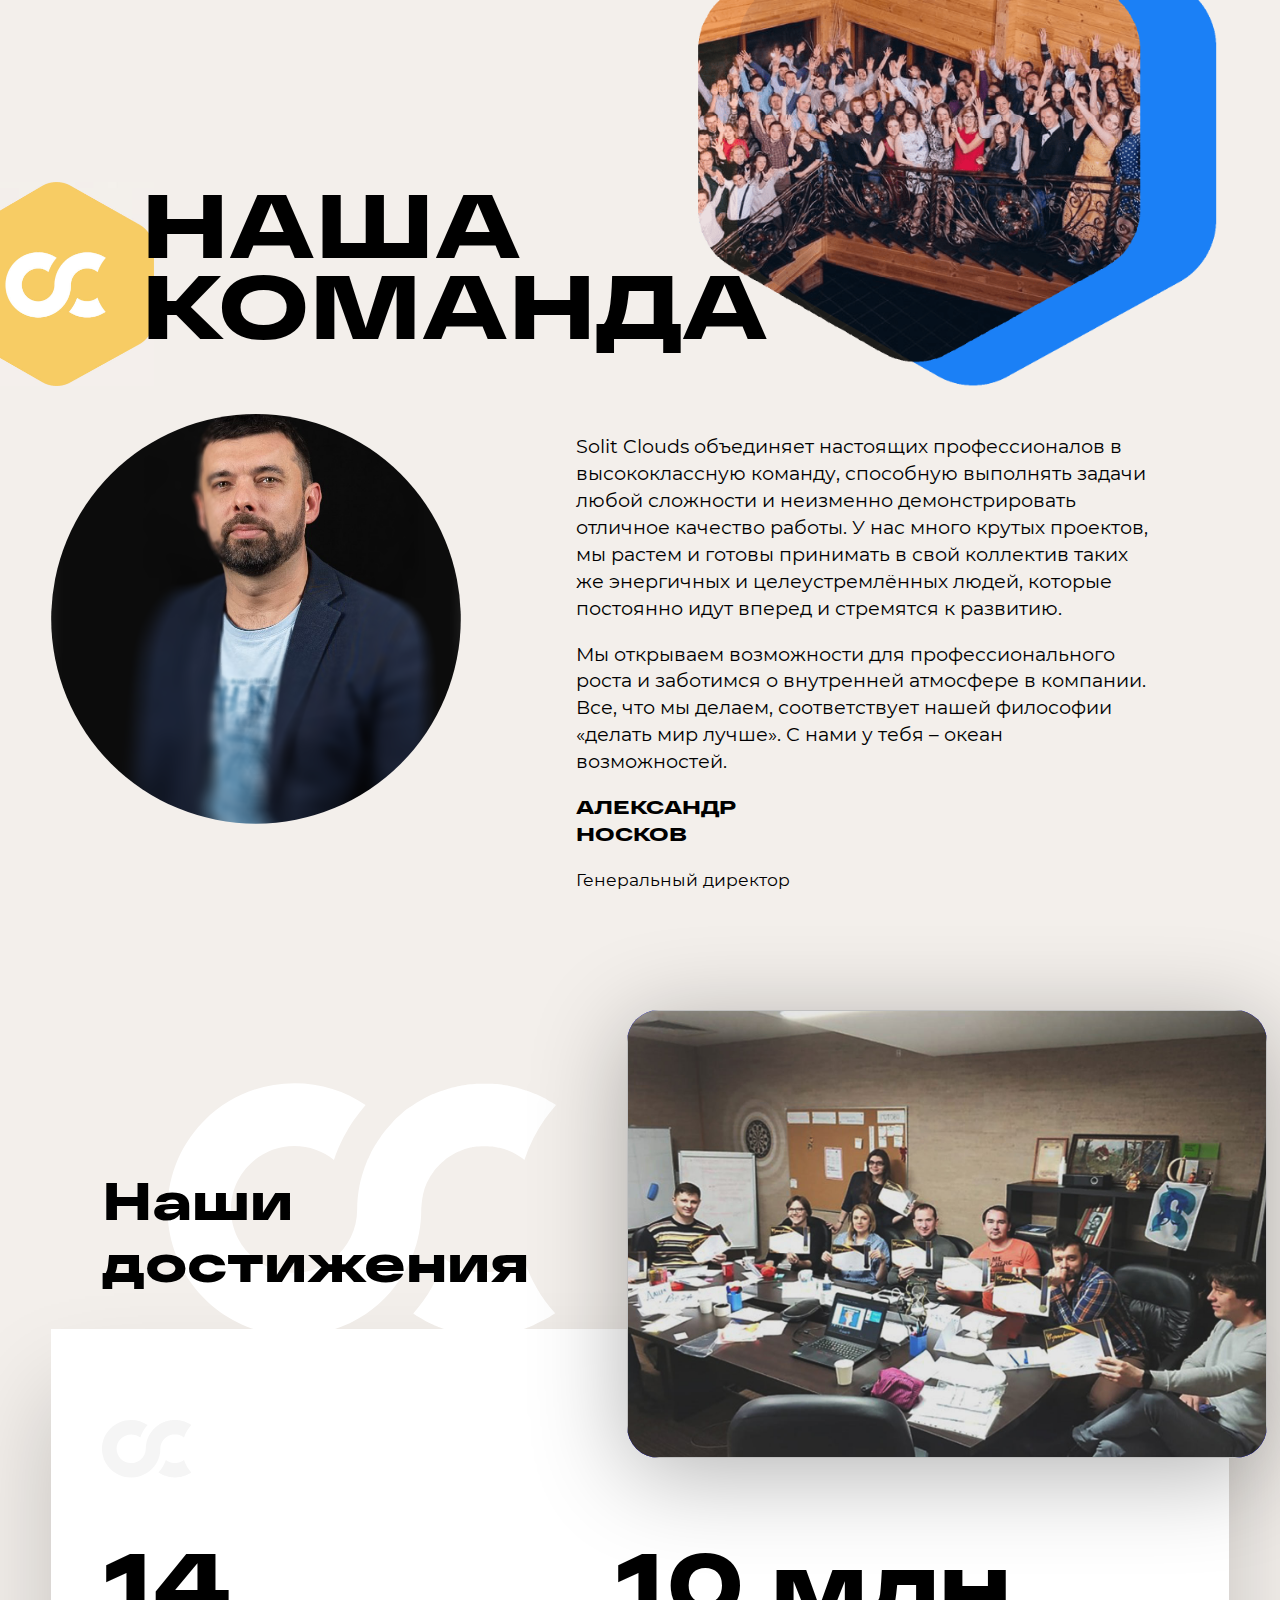
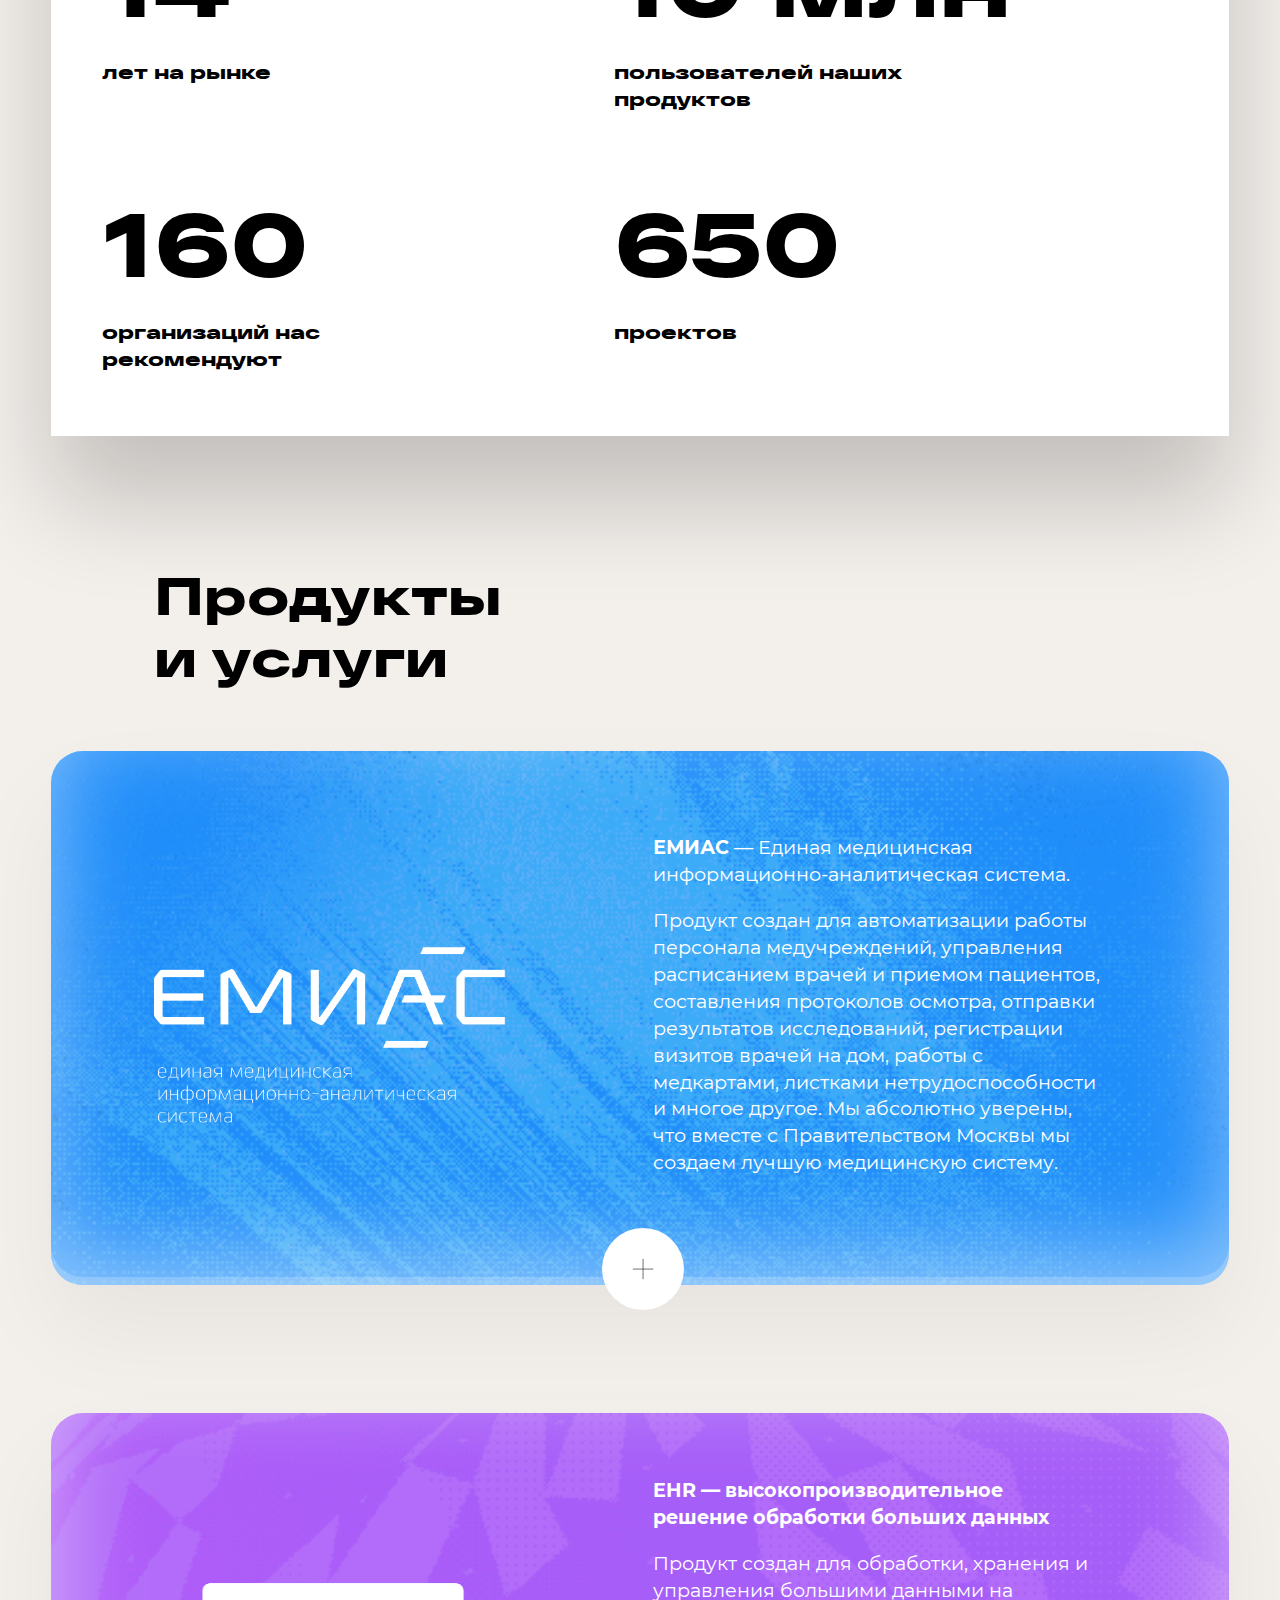
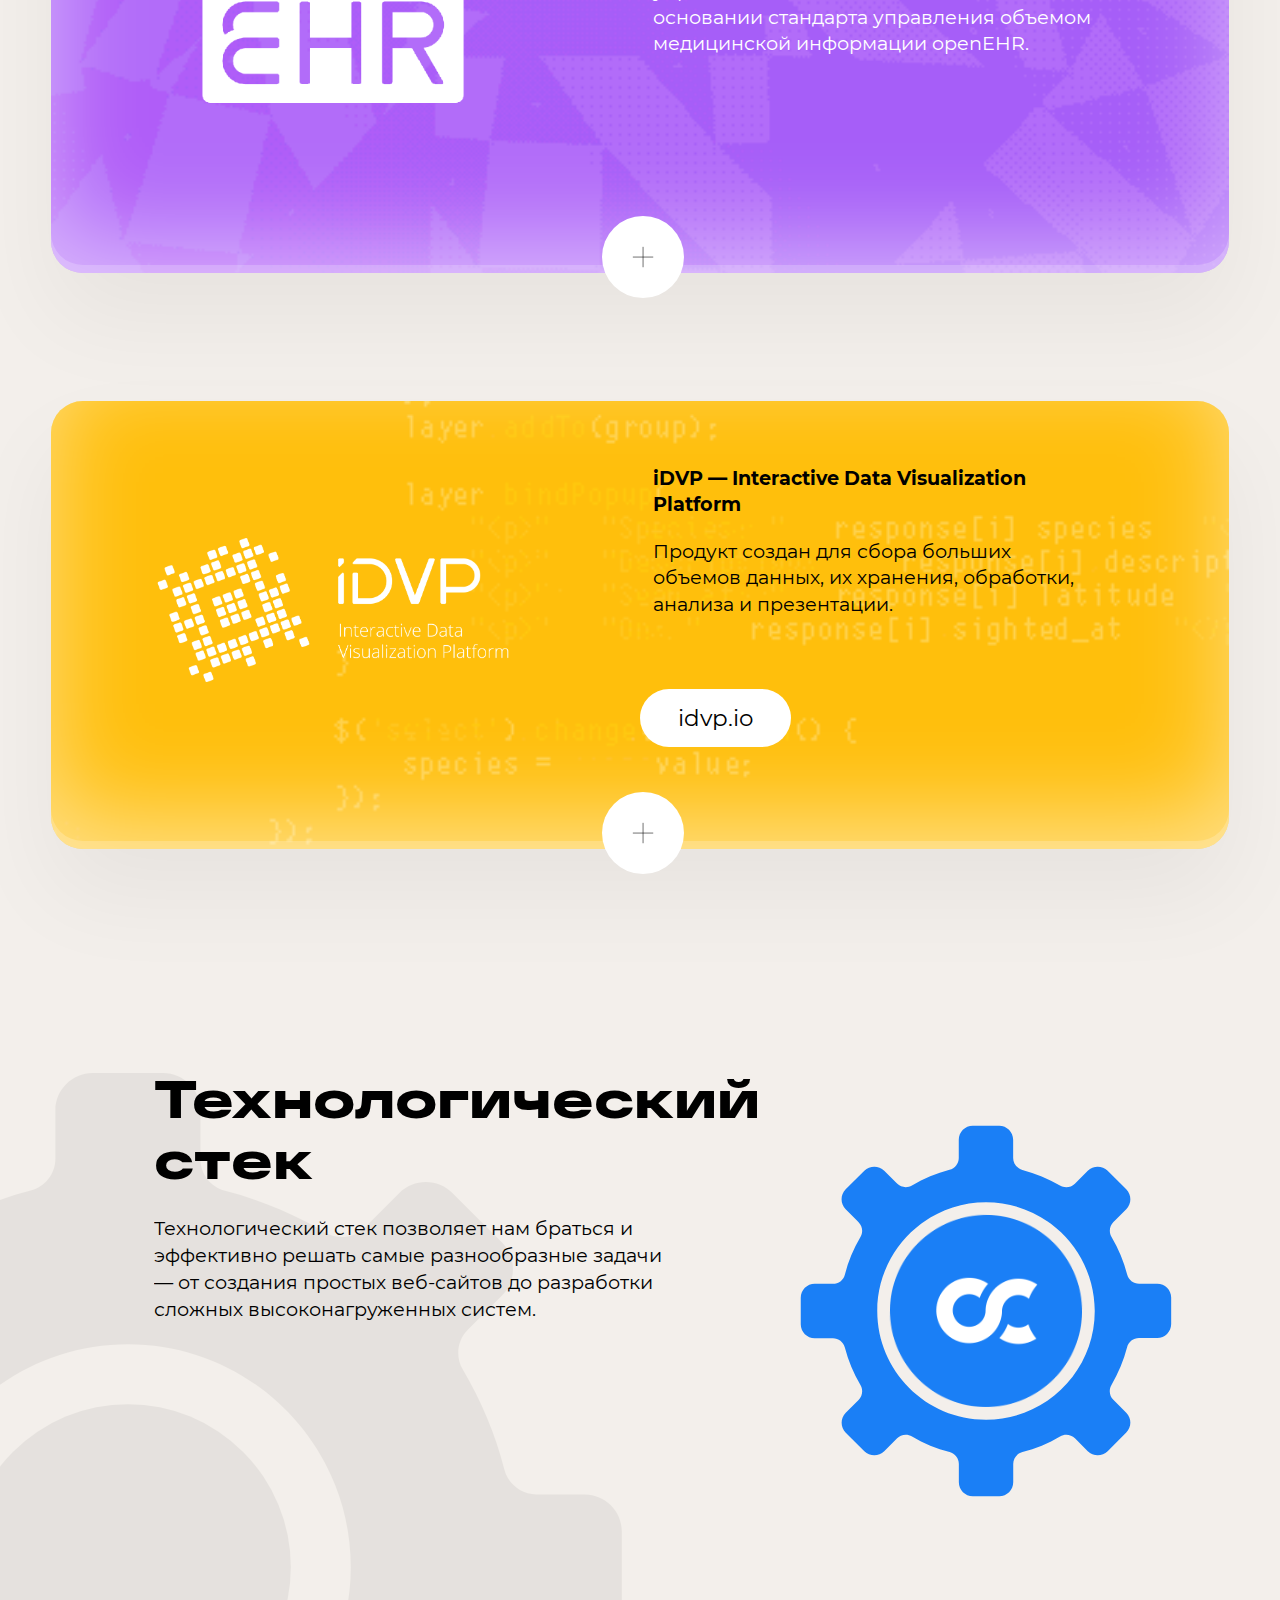
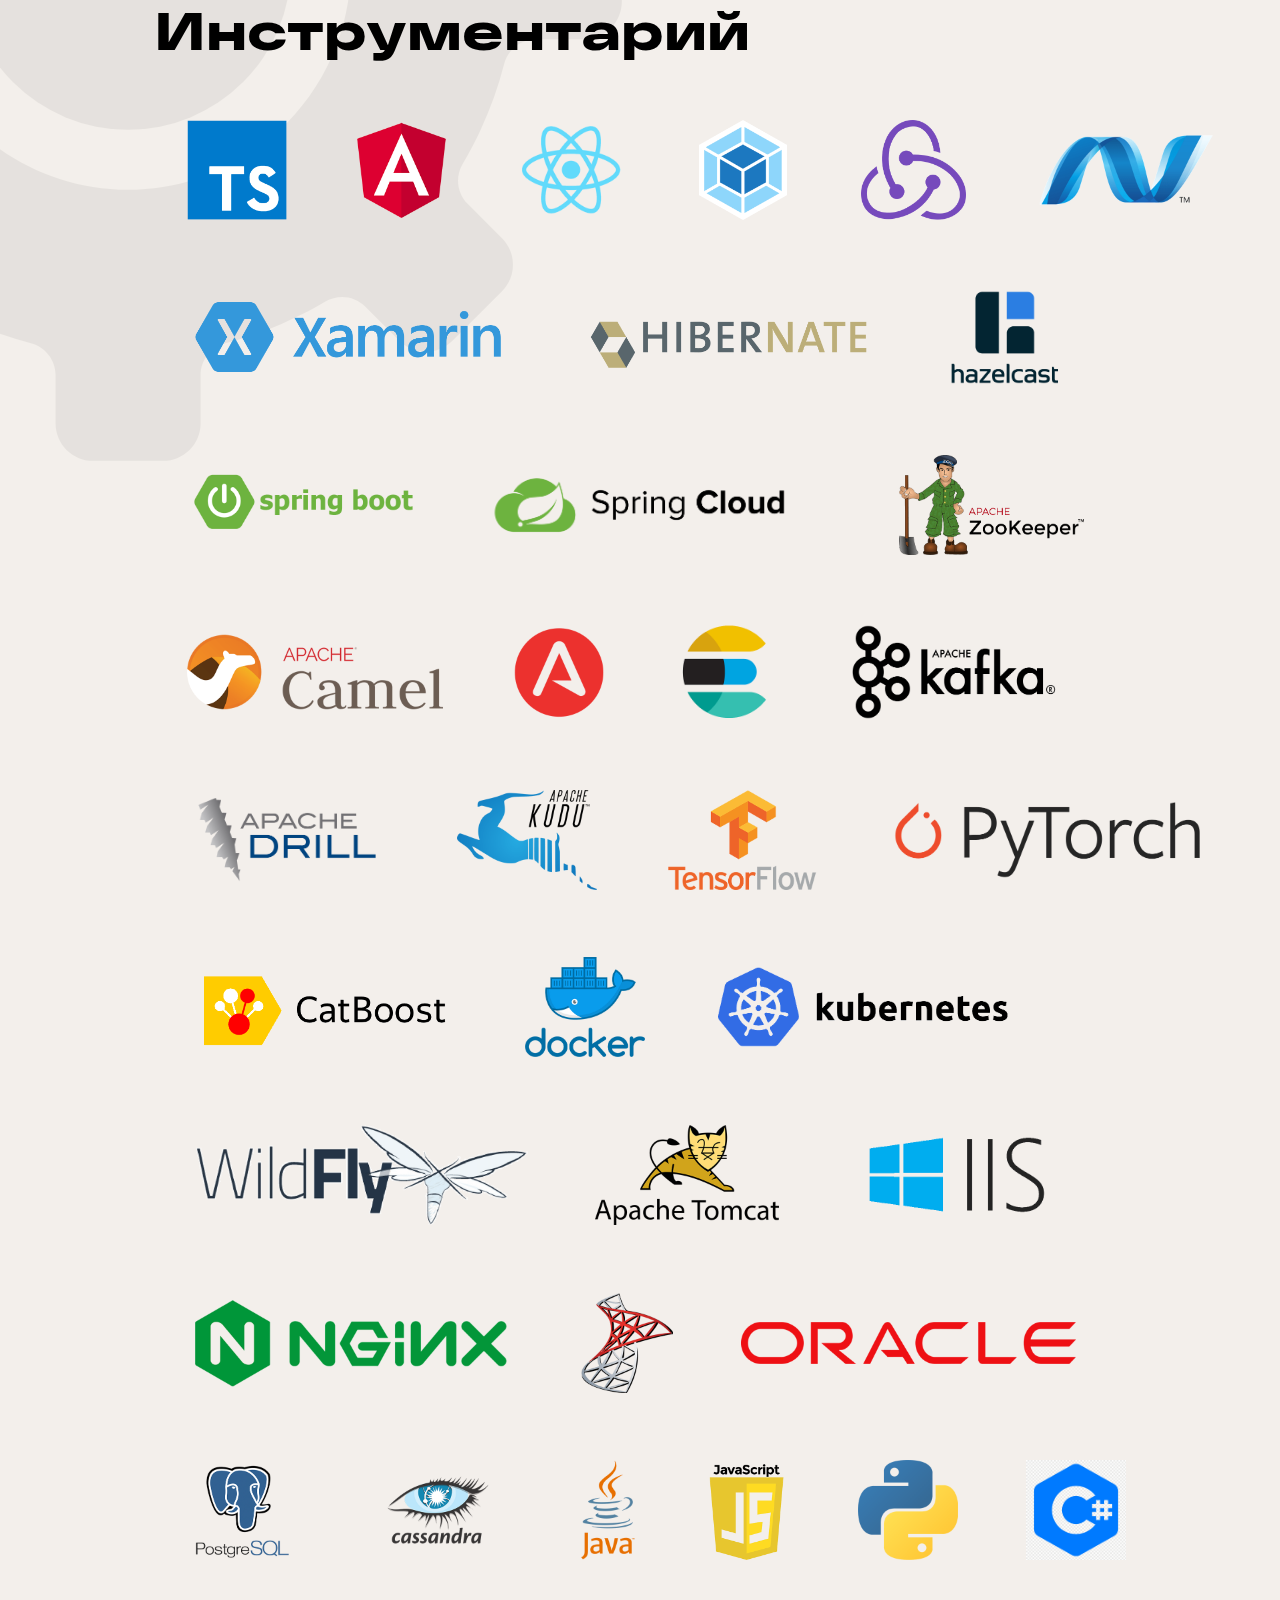
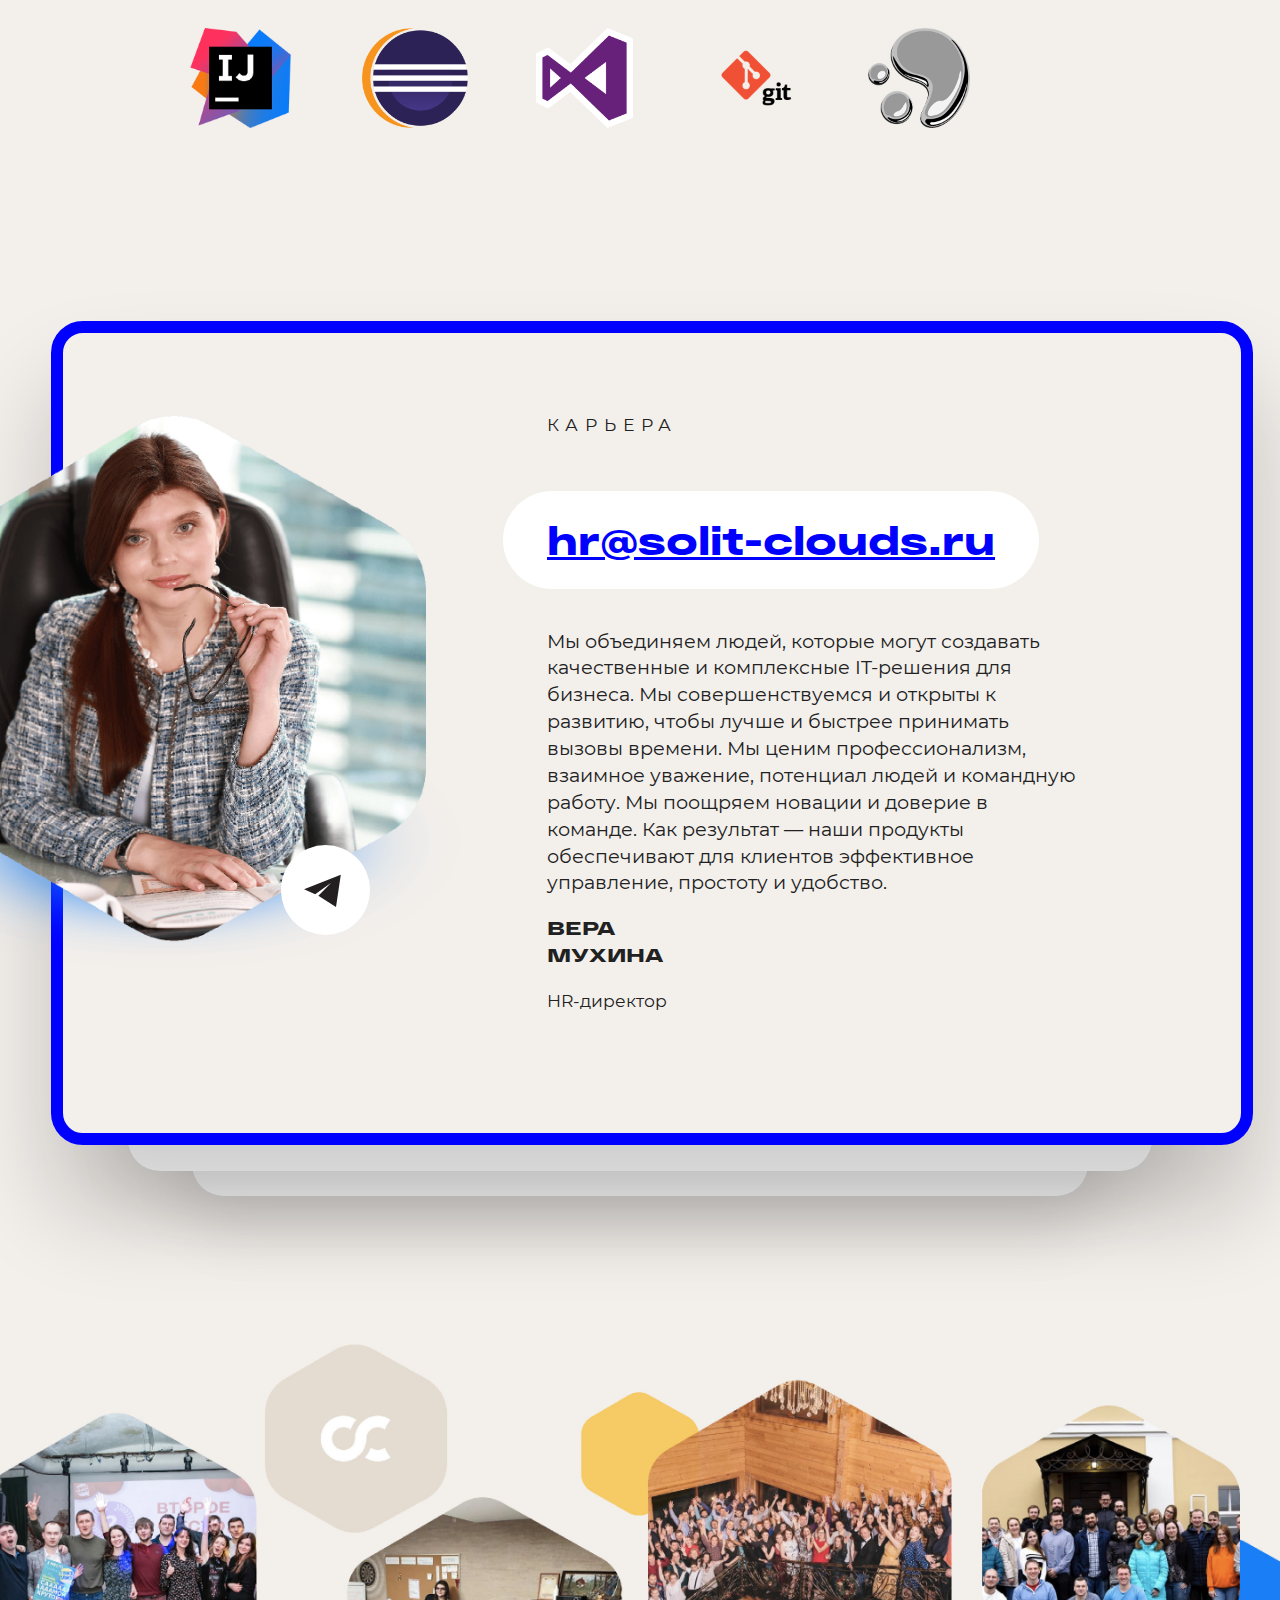
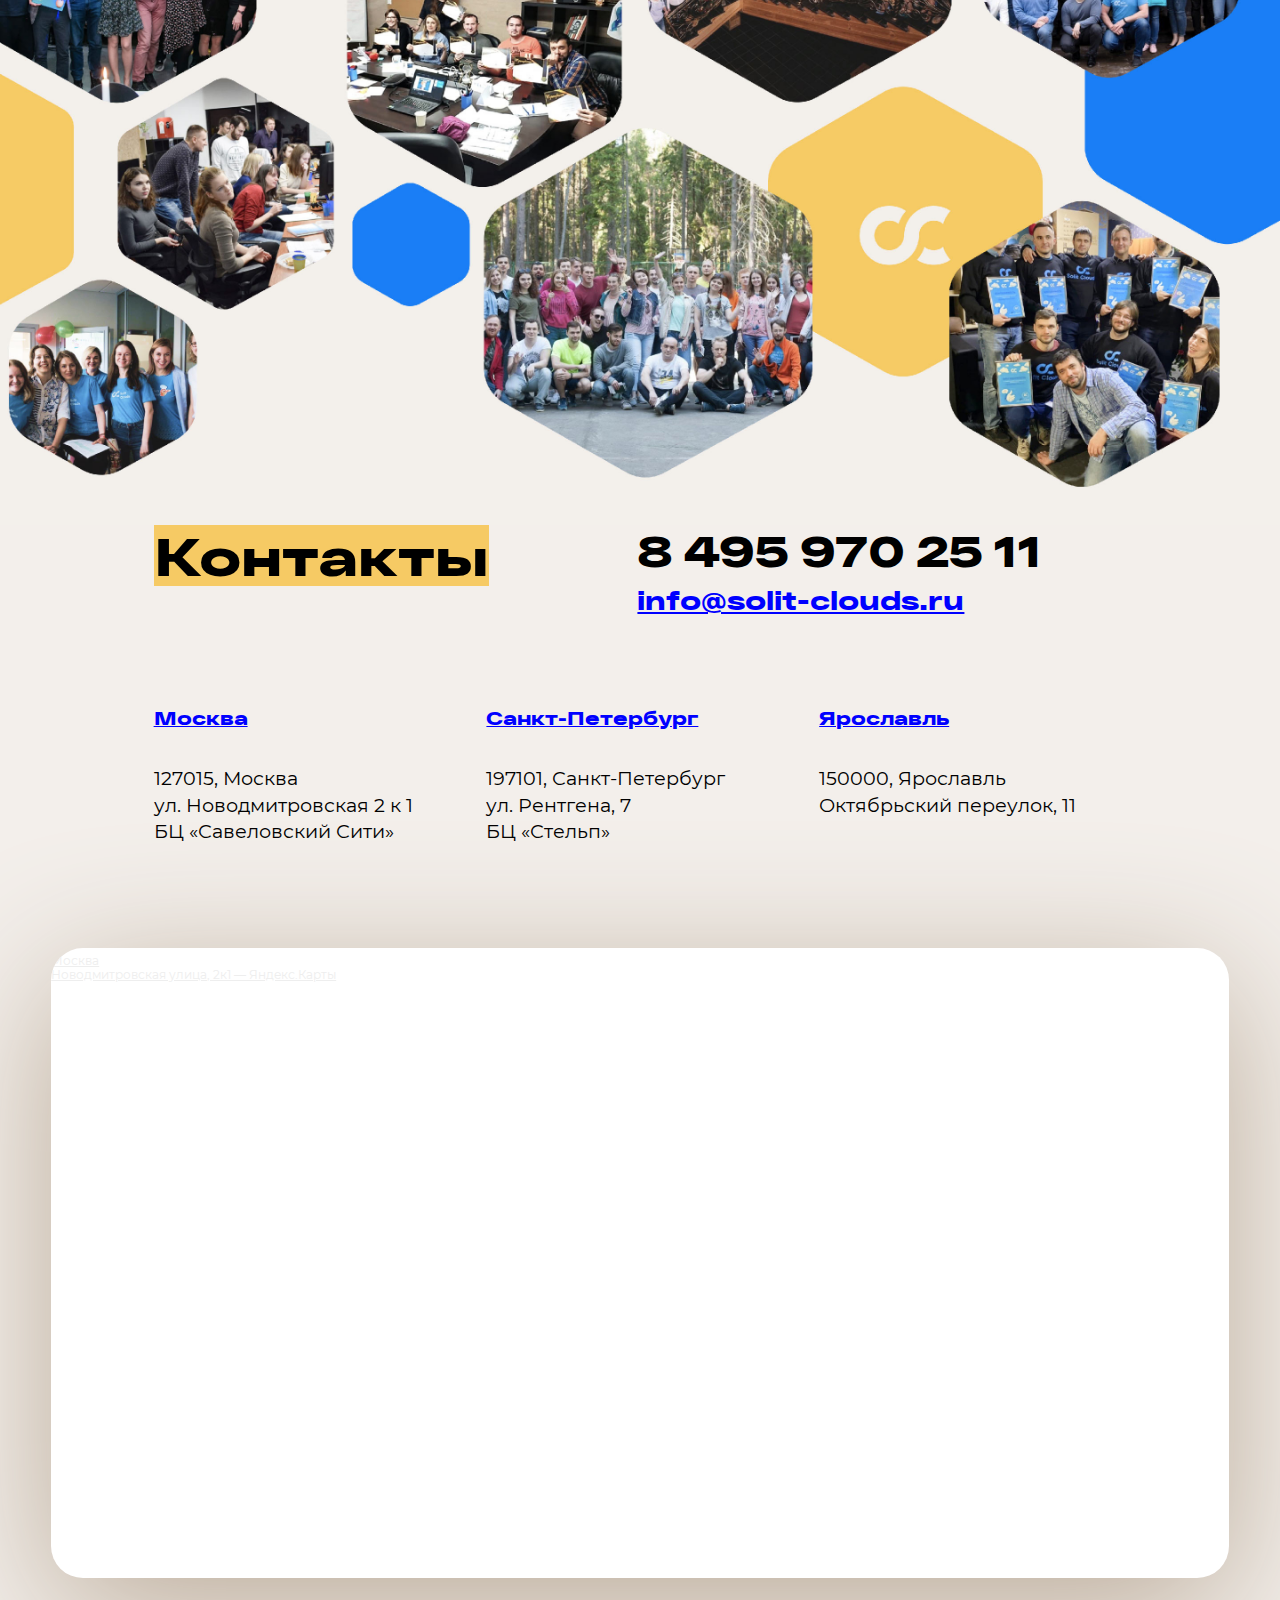
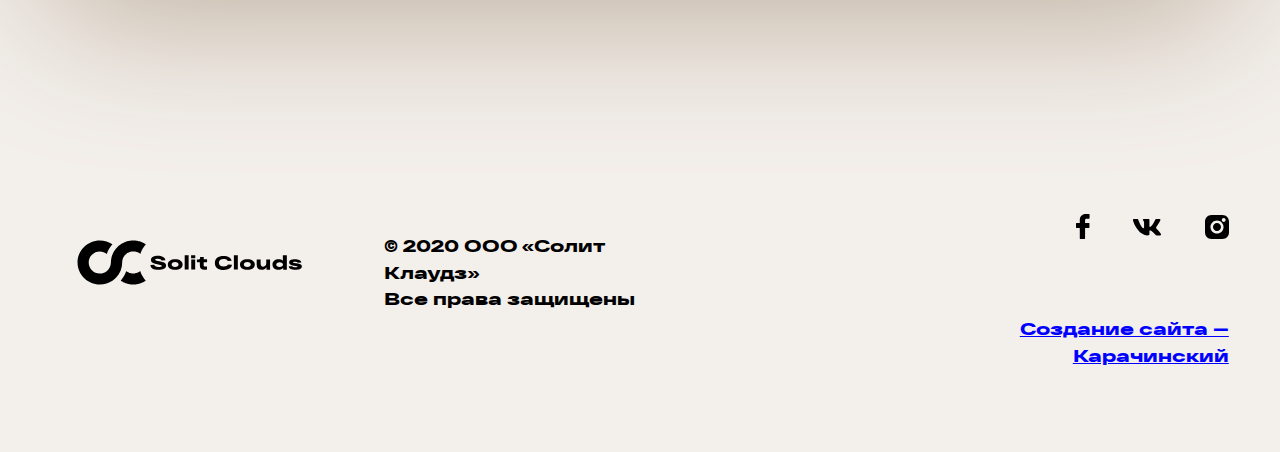
==== commit 225cc3ca: "widget от мэрии" ====
--- a/frontend/src/index.html
+++ b/frontend/src/index.html
@@ -675,7 +675,31 @@
 
 
      </div>
-
+     <!--Start widget - important for goszakupki -->
+     <div class="pad padFooter ">
+     <div id="widget1">
+     </div>
+     </div>
+     <script>
+       (function (d, s) {
+
+         var js, fjs = d.getElementsByTagName(s)[0];
+         js = d.createElement(s);
+         js.src = "https://widgets.mos.ru/cnews/citywidgets.js";
+         fjs.parentNode.insertBefore(js, fjs);
+
+         var i = setInterval(function () {
+           if (window.city_widget && document.readyState === "complete") {
+             city_widget("650x200", "#widget1");
+             clearInterval(i);
+           }
+         }, 50);
+         setTimeout(function () {
+           clearInterval(i)
+         }, 5000);
+       }(document, 'script'));
+     </script>
+     <!--End widget-->
 
      <div class="pad padFooter ">
        <div class="item itemThird">
